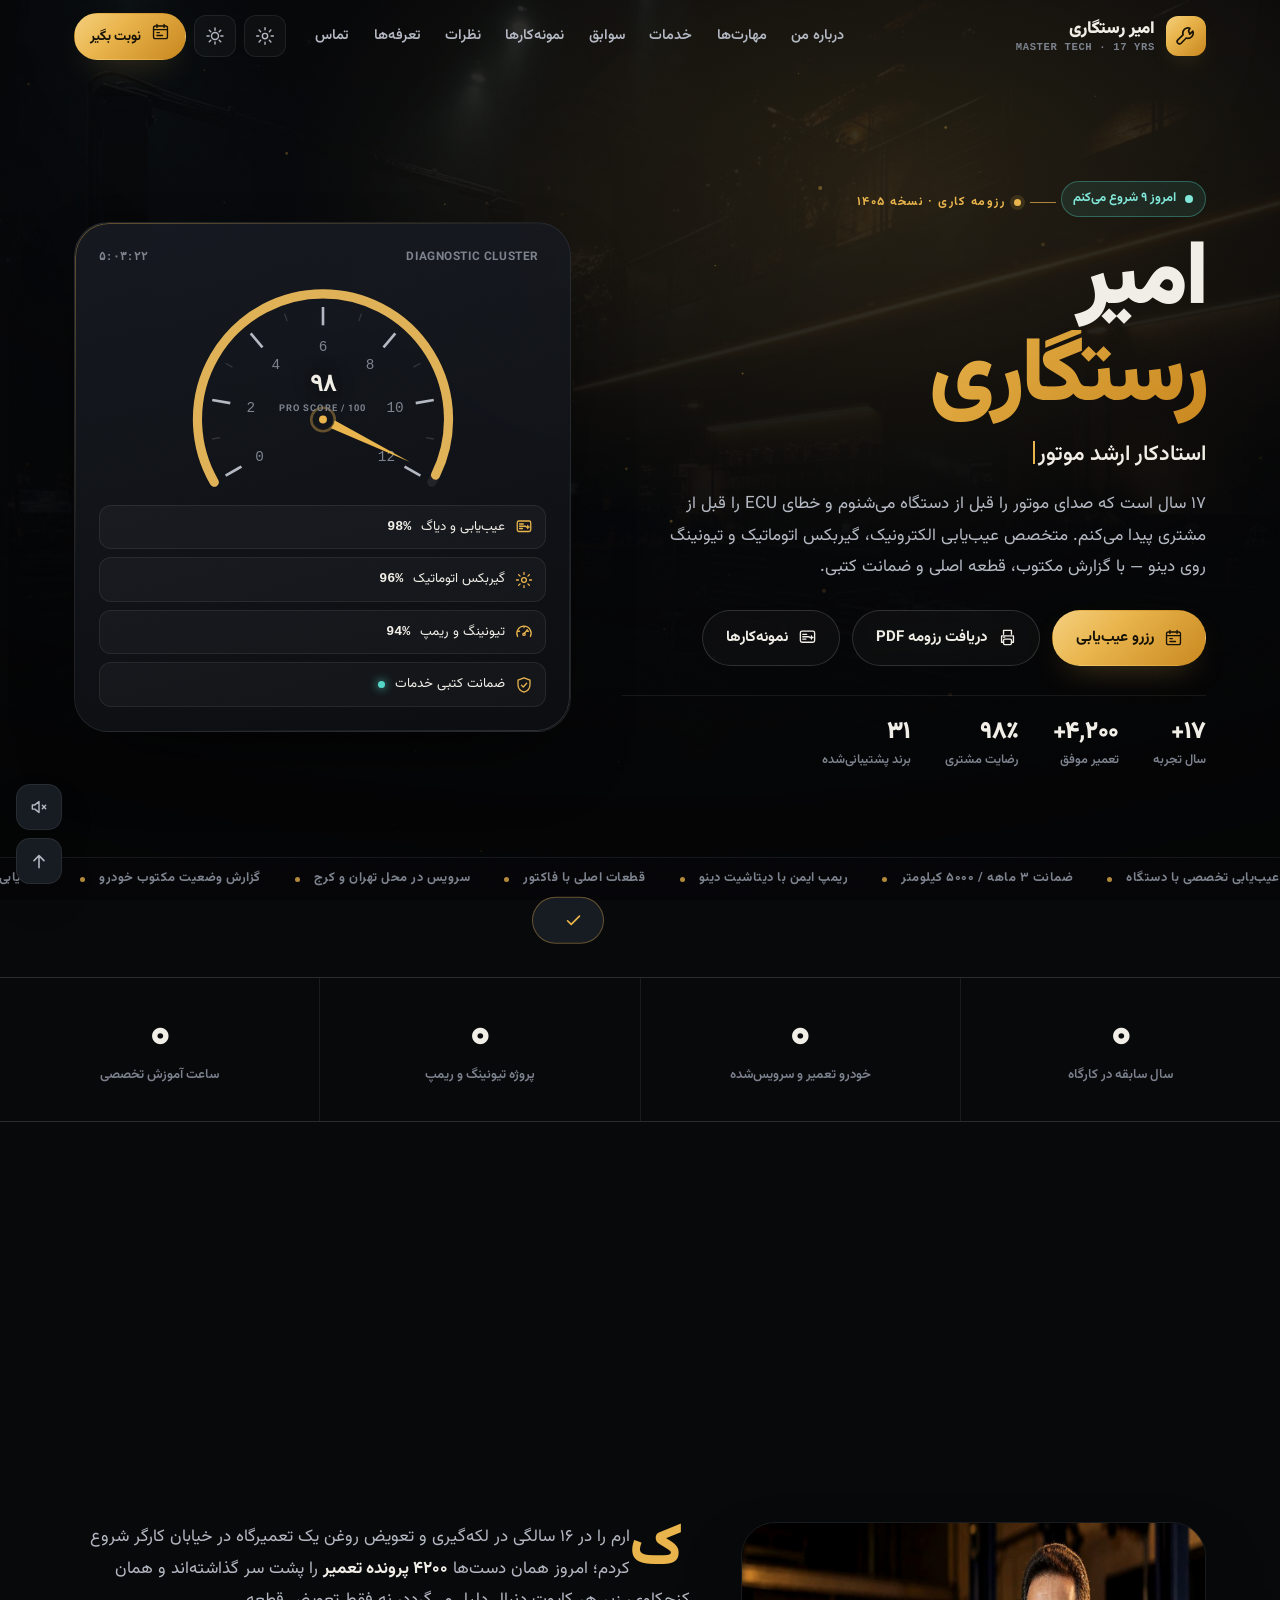
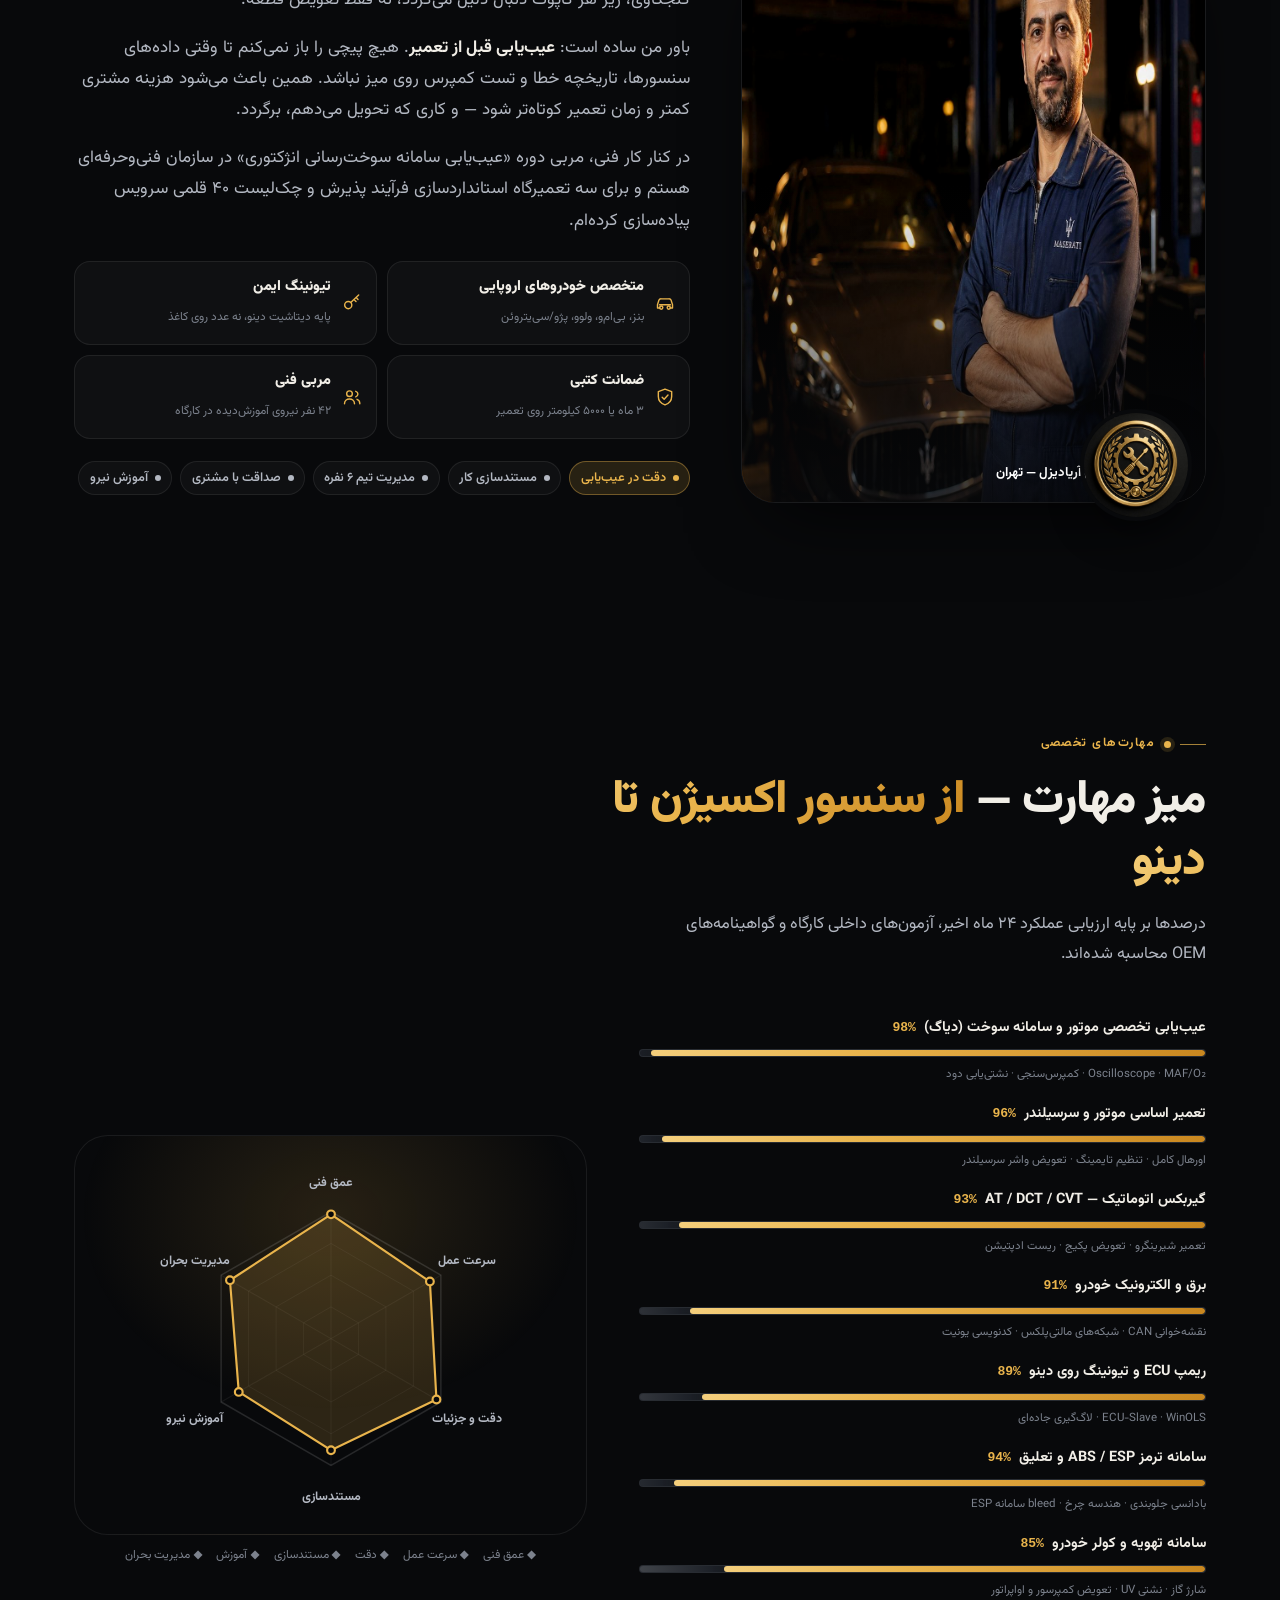
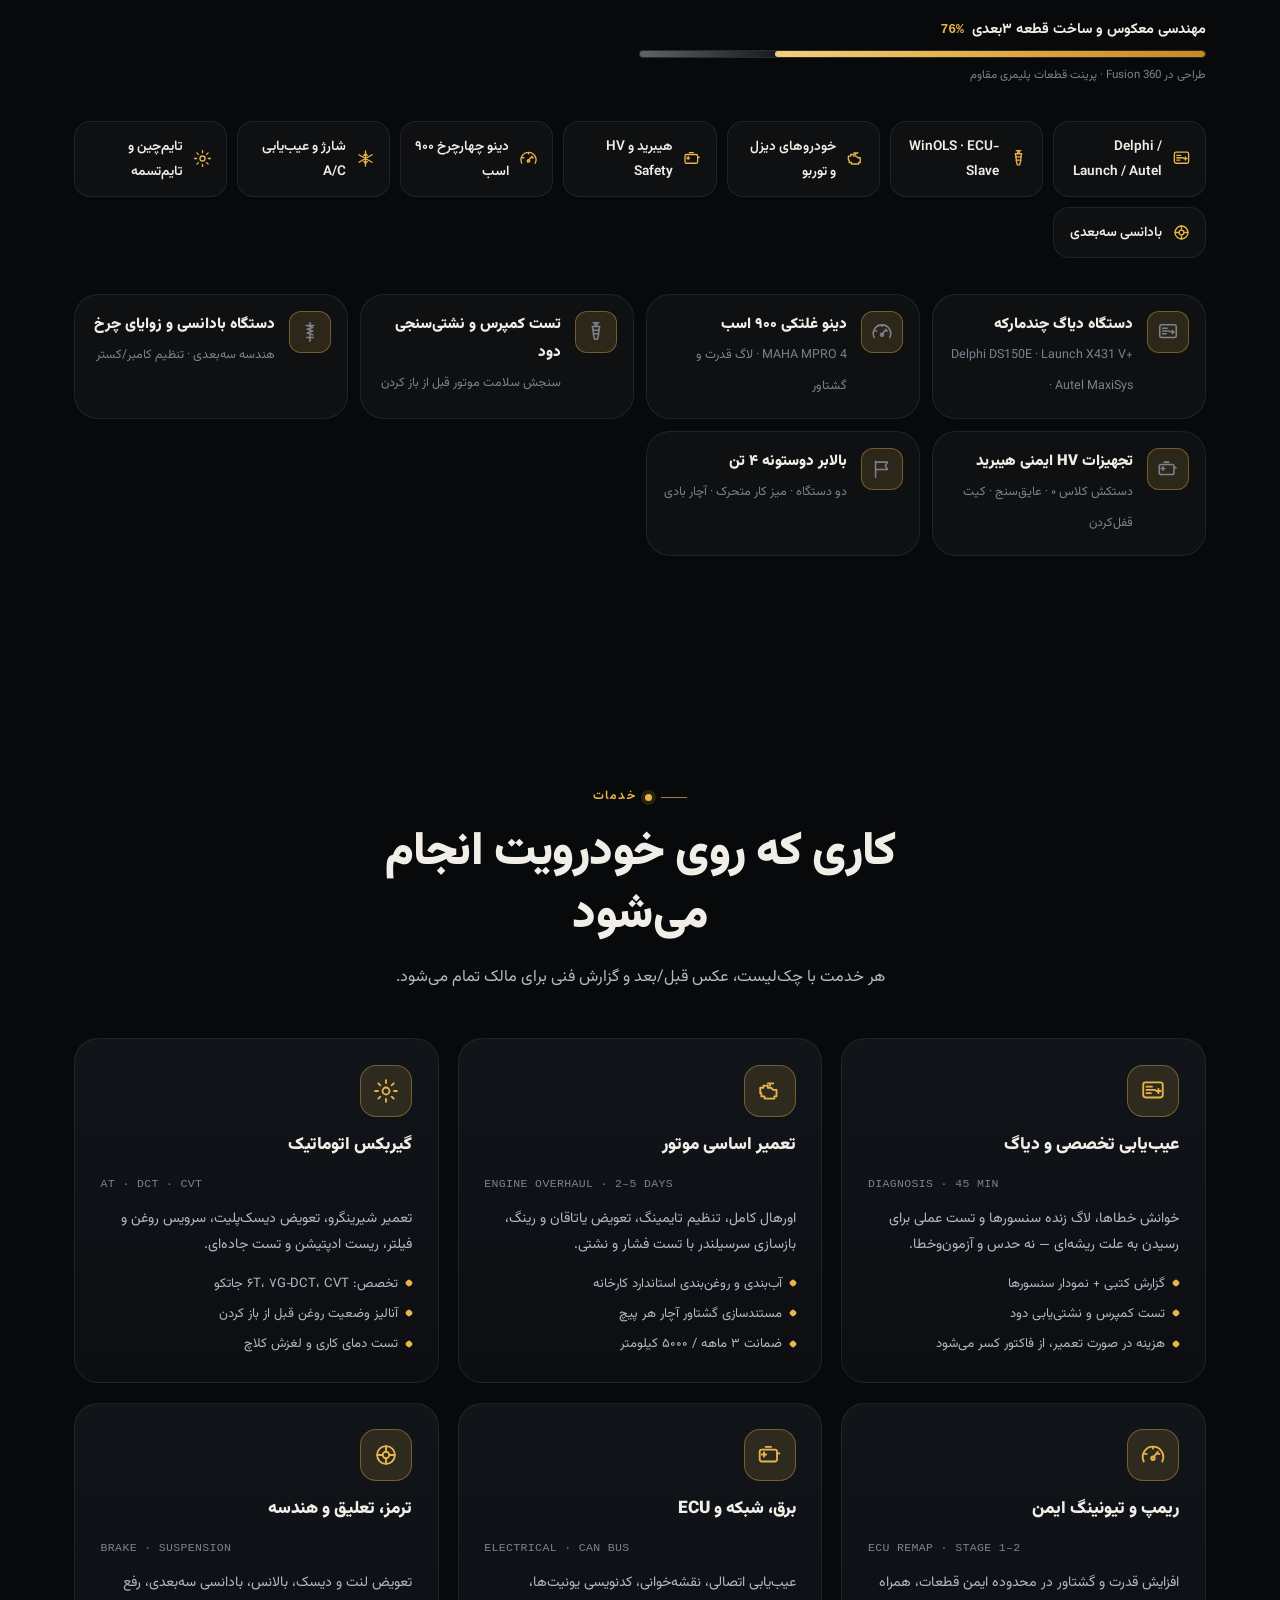
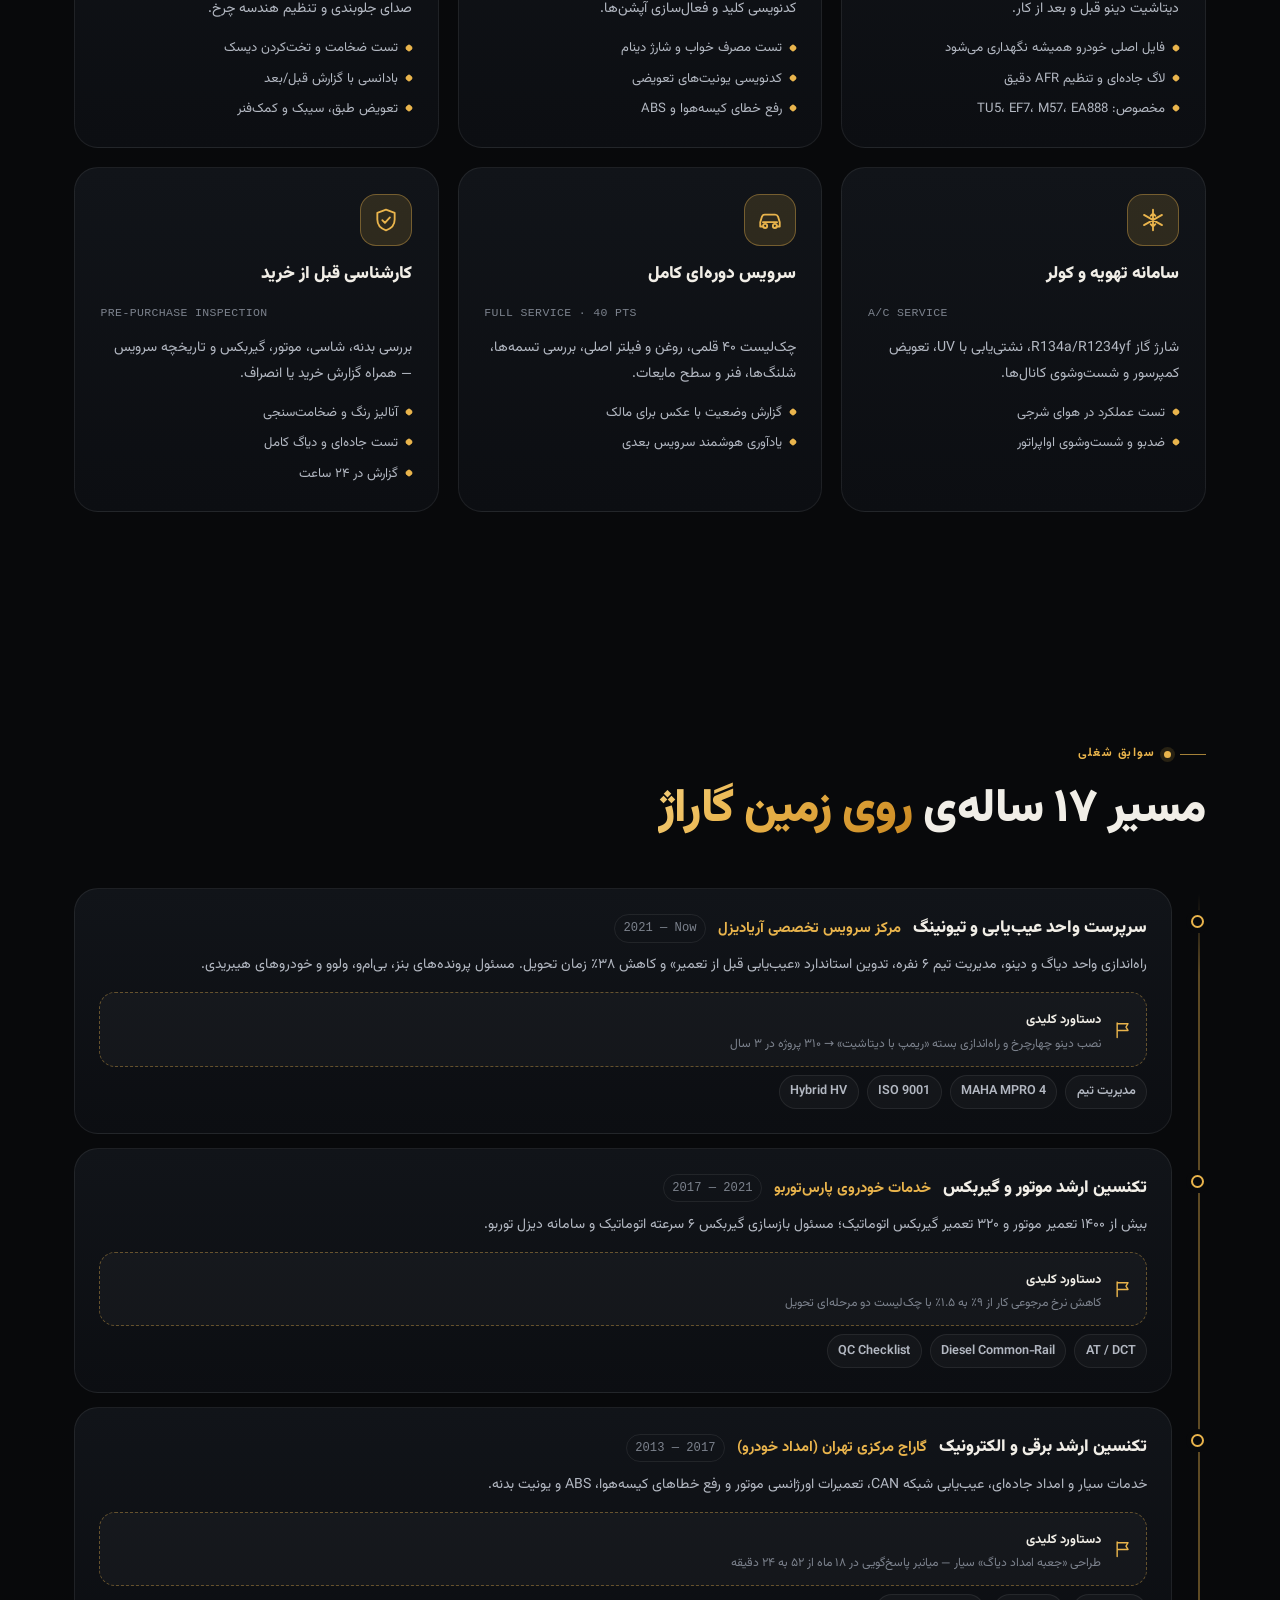
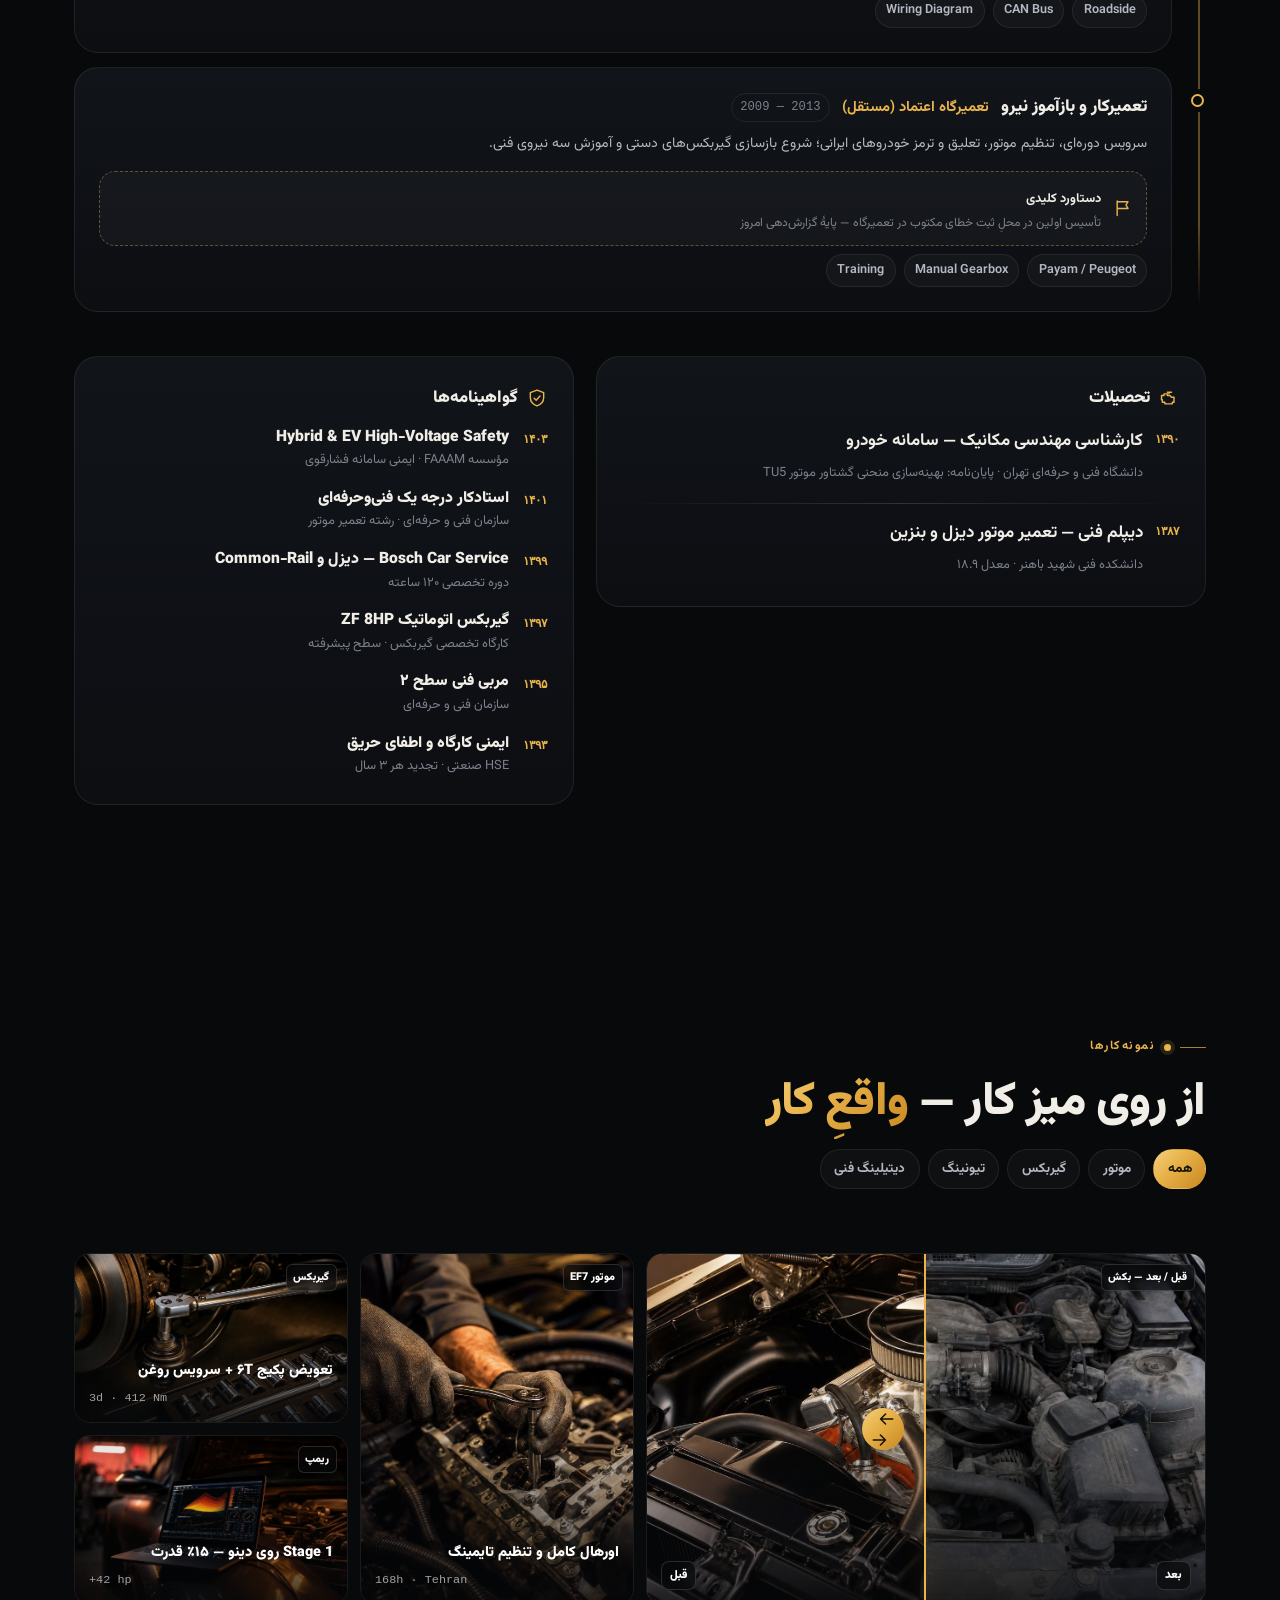
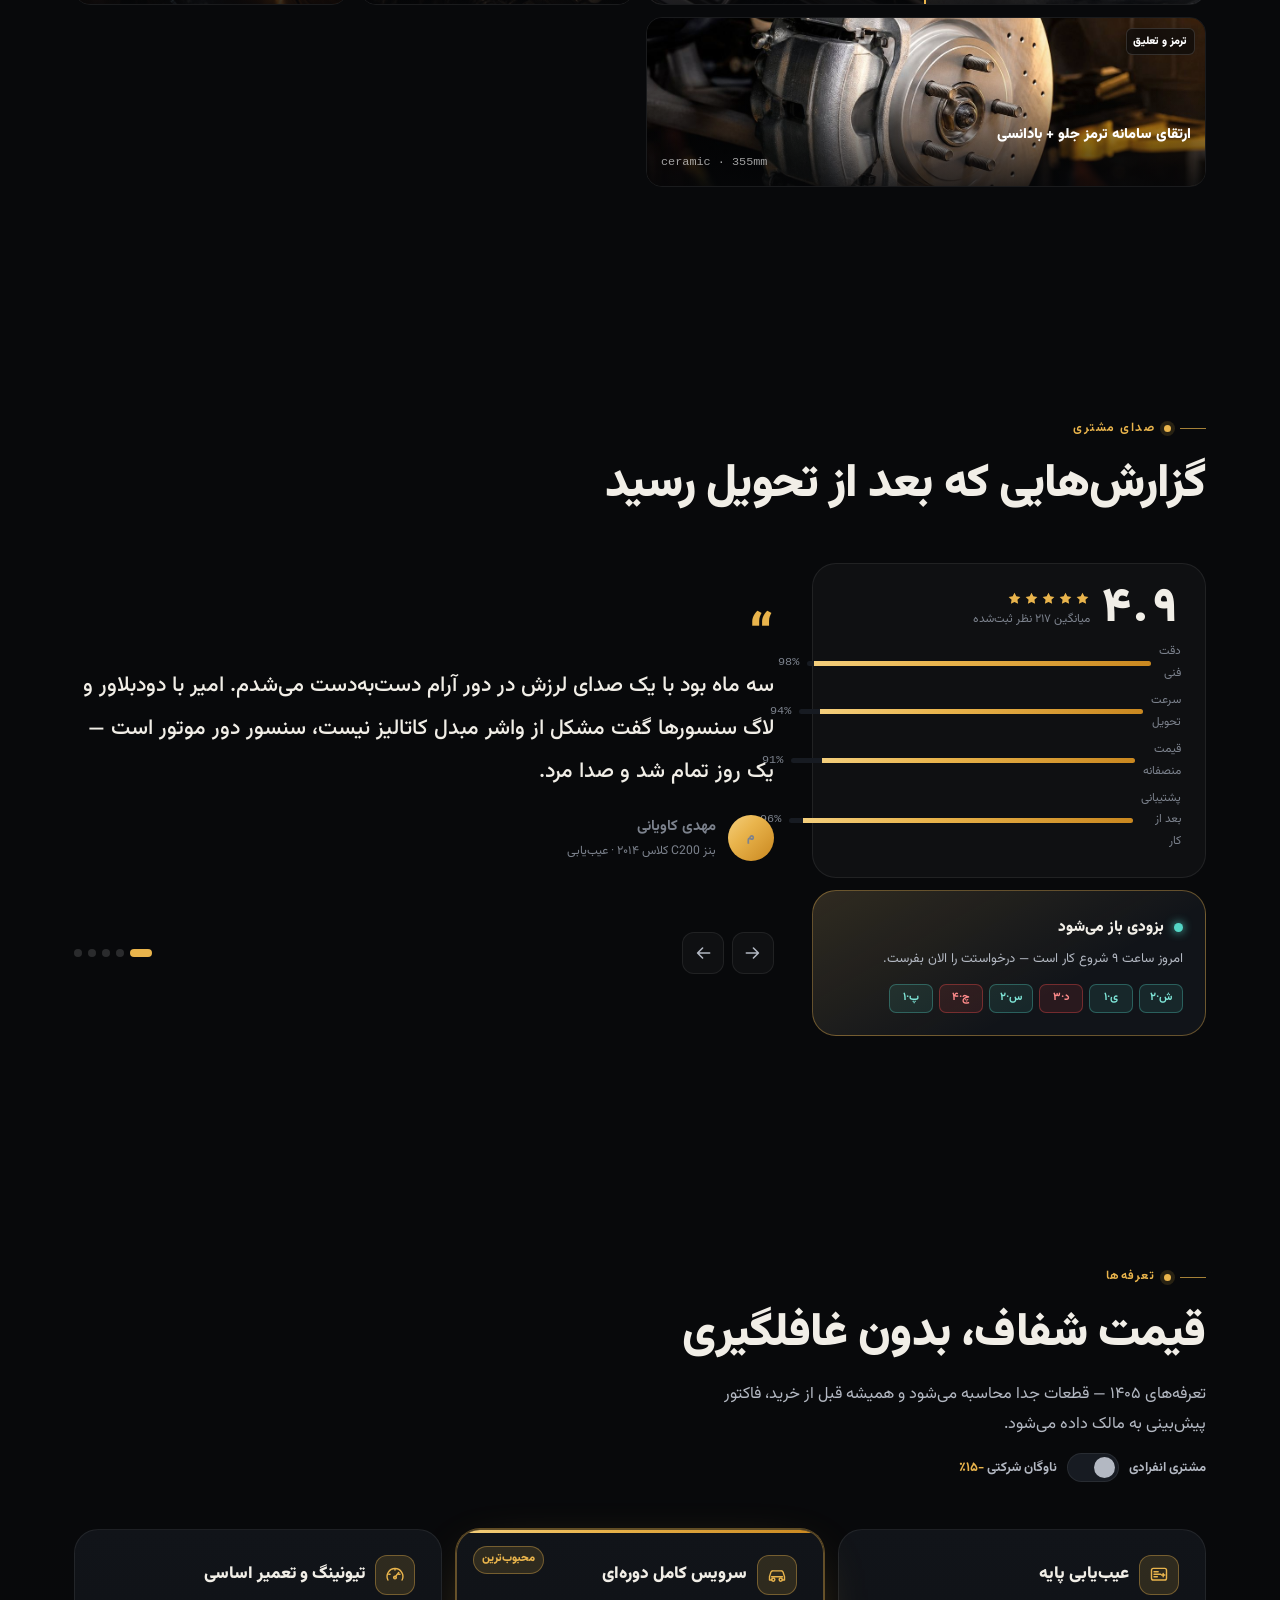
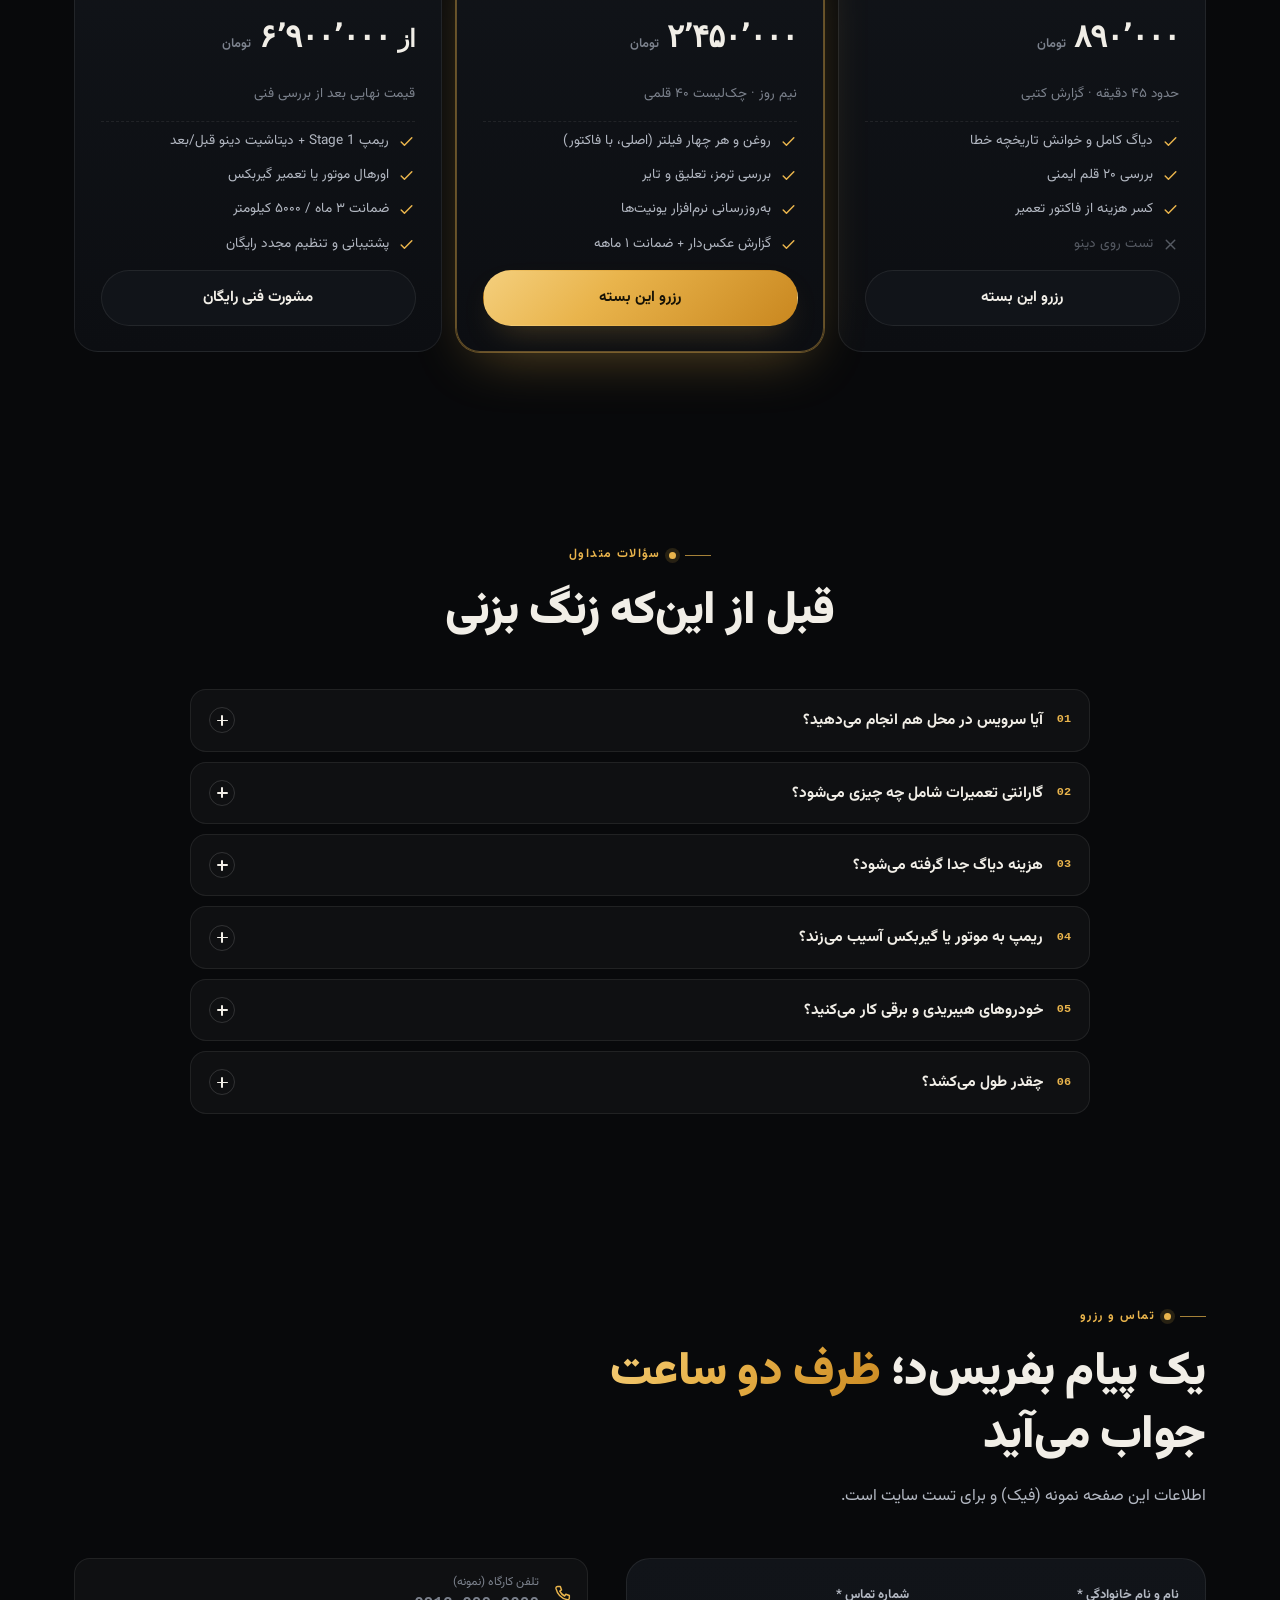
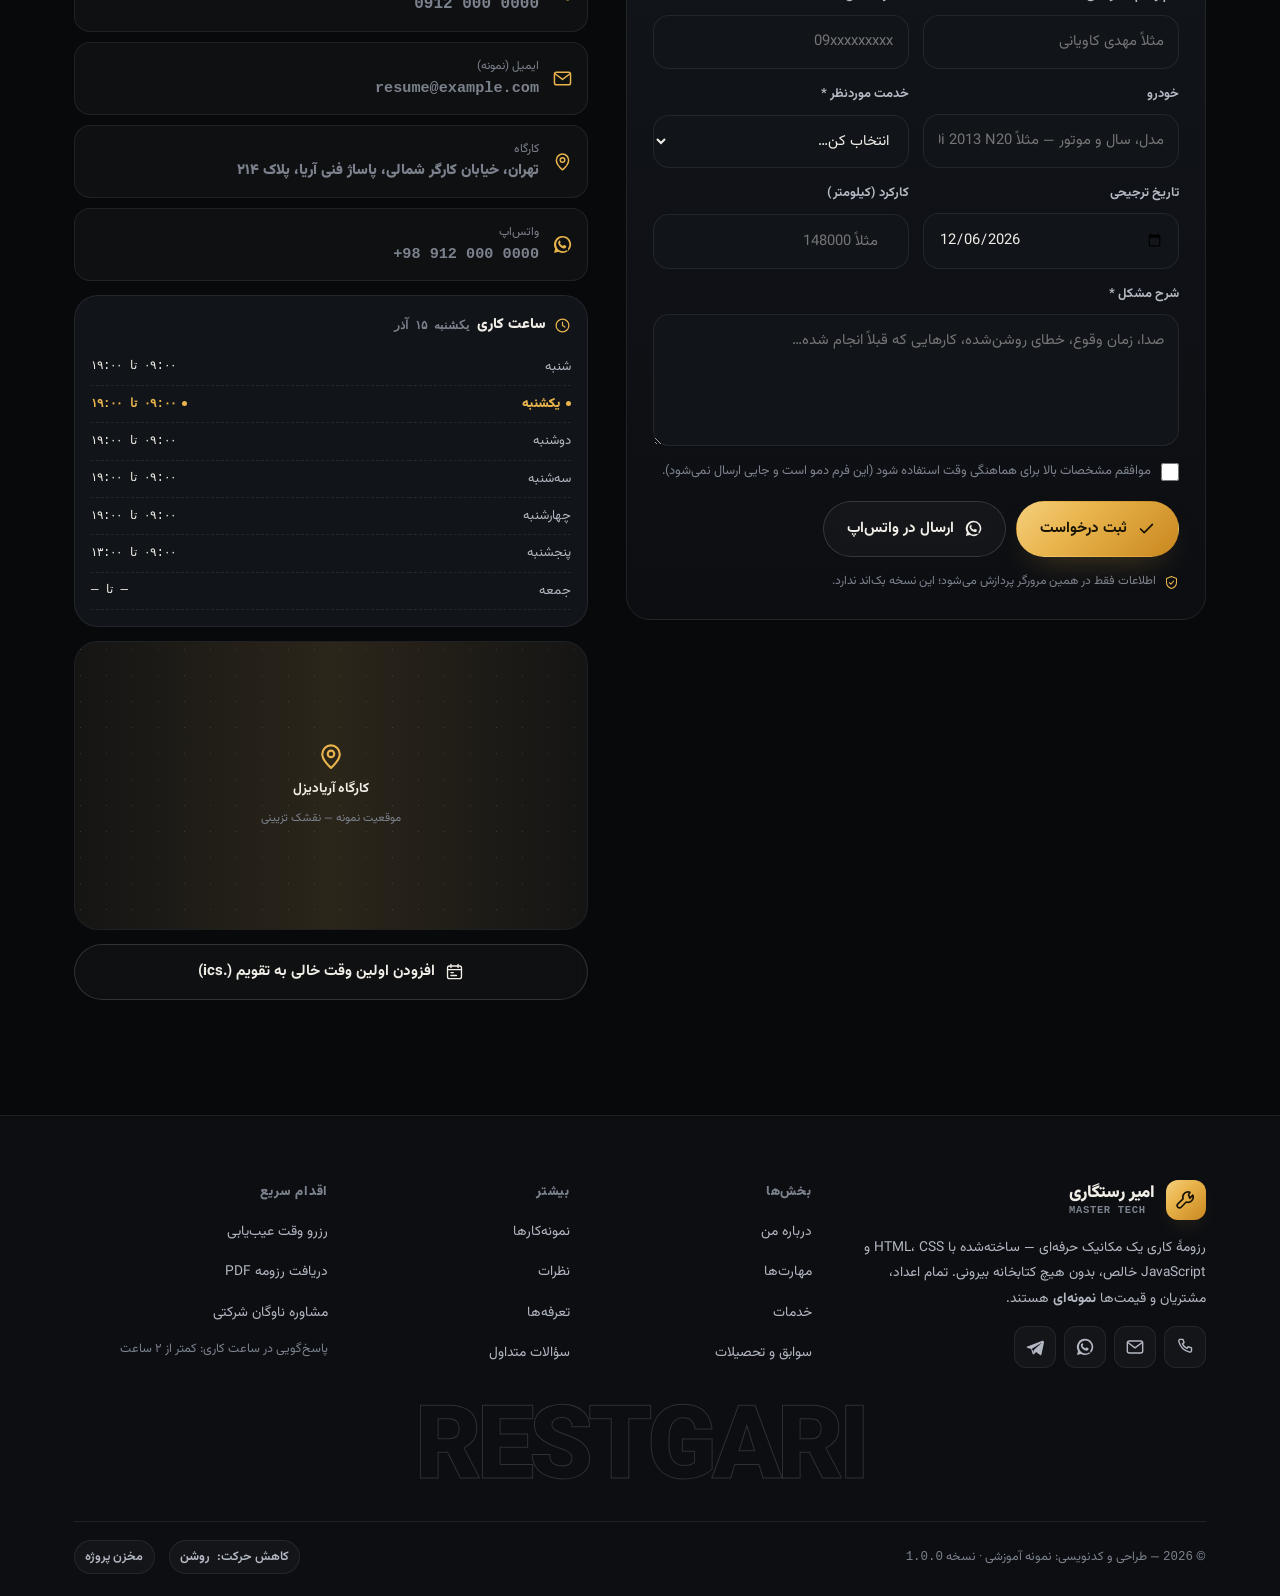
==== index.html @ 5585462f "feat: فارسی RTL mechanic resume site — dark-luxury design system, vanilla build - hero with live tac" ====
<!DOCTYPE html>
<html lang="fa" dir="rtl" data-theme="dark" data-accent="gold" data-magnet="on">
<head>
<meta charset="utf-8">
<meta name="viewport" content="width=device-width, initial-scale=1, viewport-fit=cover">
<title>امیر رستگاری | استادکار ارشد خودرو، متخصص عیب‌یابی و تیونینگ موتور</title>
<meta name="description" content="رزومه کاری امیر رستگاری — استادکار ارشد موتور و دیاگ با ۱۷ سال سابقه: عیب‌یابی الکترونیک، تعمیر گیربکس اتوماتیک، remap و تیونینگ، سرویس هیبرید. بیش از ۴۲۰۰ تعمیر موفق در تهران و کرج.">
<meta name="keywords" content="مکانیک خودرو, استادکار موتور, دیاگ, عیب یابی خودرو, تیونینگ, remap, تعمیر گیربکس اتوماتیک, رزومه مکانیک">
<meta name="author" content="امیر رستگاری">
<meta name="theme-color" content="#08090b">
<meta name="robots" content="index,follow,max-image-preview:large">
<link rel="canonical" href="https://pillow1243.github.io/CarShopping/">
<meta property="og:type" content="profile">
<meta property="og:title" content="امیر رستگاری | استادکار ارشد خودرو">
<meta property="og:description" content="۱۷ سال تجربه، ۴۲۰۰+ تعمیر موفق، تخصص در عیب‌یابی الکترونیک، گیربکس اتوماتیک و تیونینگ موتور.">
<meta property="og:image" content="./assets/img/hero-garage.jpg">
<meta property="og:locale" content="fa_IR">
<meta name="twitter:card" content="summary_large_image">
<meta name="format-detection" content="telephone=yes">
<link rel="icon" href="data:image/svg+xml,%3Csvg xmlns='http://www.w3.org/2000/svg' viewBox='0 0 64 64'%3E%3Crect width='64' height='64' rx='16' fill='%230c0e12'/%3E%3Cg fill='none' stroke='%23e9b44c' stroke-width='5' stroke-linecap='round'%3E%3Cpath d='M32 14a12 12 0 1 0 0 24 12 12 0 0 0 0-24z'/%3E%3Cpath d='M32 4v8M32 52v8M4 32h8M52 32h8'/%3E%3C/g%3E%3C/svg%3E">
<link rel="manifest" href="./site.webmanifest">
<link rel="icon" href="./favicon.svg" type="image/svg+xml">
<link rel="stylesheet" href="./css/styles.css">
<script type="application/ld+json">
{
  "@context":"https://schema.org",
  "@type":"Person",
  "name":"امیر رستگاری",
  "alternateName":"Amir Restagari",
  "jobTitle":"استادکار ارشد موتور و عیب‌یابی خودرو",
  "description":"مکانیک حرفه‌ای با ۱۷ سال سابقه در عیب‌یابی الکترونیک، تعمیر گیربکس اتوماتیک و تیونینگ موتور",
  "image":"./assets/img/portrait.jpg",
  "telephone":"+98-912-000-0000",
  "email":"resume@example.com",
  "knowsAbout":["عیب‌یابی موتور","تعمیر گیربکس اتوماتیک","Remap و تیونینگ ECU","سیستم ترمز ABS/ESP","خودروهای هیبریدی"],
  "address":{"@type":"PostalAddress","addressLocales":"tehran","addressCountry":"IR","addressRegion":"تهران","streetAddress":"خیابان کارگر شمالی، پاساژ فنی آریا، پلاک ۲۱۴"},
  "worksFor":{"@type":"AutoRepair","name":"مرکز سرویس تخصصی آریا‌دیزل"},
  "alumniOf":{"@type":"EducationalOrganization","name":"دانشگاه فنی و حرفه‌ای — مهندسی مکانیک خودرو"},
  "hasCredential":["Bosch Car Service — عیب‌یابی دیزل","Hybrid High-Voltage Safety (FAAAM)","ISO 9001 Lead Workshop Supervisor"],
  "sameAs":["https://github.com/Pillow1243/CarShopping"]
}
</script>
</head>
<body>
<a class="skip" href="#main">پرش به محتوای اصلی</a>
<div class="preload" id="preload" role="status" aria-live="polite" aria-label="در حال بارگذاری">
  <div class="preload__inner">
    <div class="preload__ring"></div>
    <div class="preload__brand">امیر رستگاری <span class="en">· RESTGARI</span></div>
    <div class="preload__pct"><b id="preloadPct">۰</b><span>٪ &nbsp;در حال استارت موتور…</span></div>
  </div>
</div>
<div class="progress no-print"><div class="progress__bar" id="progressBar"></div></div>
<div class="fx fx--vig" aria-hidden="true"></div>
<div class="fx fx--noise" aria-hidden="true"></div>
<div class="cur" id="cur" aria-hidden="true"></div>
<div class="cur-r" id="curR" aria-hidden="true"></div>

<!-- ============================ SVG SPRITE ============================ -->
<svg width="0" height="0" style="position:absolute" aria-hidden="true" focusable="false">
  <symbol id="i-wrench" viewBox="0 0 24 24" fill="none" stroke="currentColor" stroke-width="1.7" stroke-linecap="round" stroke-linejoin="round"><path d="M15.6 3.4a5.5 5.5 0 0 0-7.2 6.9L3 15.6a2.4 2.4 0 0 0 3.4 3.4l5.3-5.4a5.5 5.5 0 0 0 6.9-7.2l-3.1 3.1-1.4-3.3z"/></symbol>
  <symbol id="i-engine" viewBox="0 0 24 24" fill="none" stroke="currentColor" stroke-width="1.7" stroke-linecap="round" stroke-linejoin="round"><path d="M4 9h2V7h4v2h3l2 2h3v6h-2v2H7v-2H4v-3H3v-5h1z"/><path d="M10 5h5M12 5v2"/></symbol>
  <symbol id="i-gear" viewBox="0 0 24 24" fill="none" stroke="currentColor" stroke-width="1.7" stroke-linecap="round" stroke-linejoin="round"><circle cx="12" cy="12" r="3.2"/><path d="M12 2v2.6M12 19.4V22M2 12h2.6M19.4 12H22M4.9 4.9l1.9 1.9M17.2 17.2l1.9 1.9M19.1 4.9l-1.9 1.9M6.8 17.2l-1.9 1.9"/></symbol>
  <symbol id="i-scan" viewBox="0 0 24 24" fill="none" stroke="currentColor" stroke-width="1.7" stroke-linecap="round" stroke-linejoin="round"><rect x="3" y="4" width="18" height="14" rx="2.2"/><path d="M6 8h5M6 11h8M6 14h4M17 10v4M15 12h4"/></symbol>
  <symbol id="i-battery" viewBox="0 0 24 24" fill="none" stroke="currentColor" stroke-width="1.7" stroke-linecap="round" stroke-linejoin="round"><rect x="2.5" y="7" width="16" height="11" rx="2"/><path d="M18.5 10.5h2.2M8 4.5h5M4.5 11.5h4M6.5 9.5v4"/></symbol>
  <symbol id="i-brake" viewBox="0 0 24 24" fill="none" stroke="currentColor" stroke-width="1.7" stroke-linecap="round" stroke-linejoin="round"><circle cx="12" cy="12" r="8.2"/><circle cx="12" cy="12" r="3"/><path d="M12 3.8V8M12 16v4.2M3.8 12H8M16 12h4.2"/></symbol>
  <symbol id="i-snow" viewBox="0 0 24 24" fill="none" stroke="currentColor" stroke-width="1.7" stroke-linecap="round" stroke-linejoin="round"><path d="M12 2.5v19M3.7 7.3l16.6 9.4M20.3 7.3L3.7 16.7M12 6l-2.2 2.2M12 6l2.2 2.2M12 18l-2.2-2.2M12 18l2.2-2.2"/></symbol>
  <symbol id="i-coil" viewBox="0 0 24 24" fill="none" stroke="currentColor" stroke-width="1.7" stroke-linecap="round" stroke-linejoin="round"><path d="M9 2h6M11 2v4M13 2v4M8 6h8l-1 4H9zM8.5 10h7l-1 4H9.5zM9 14h6l-1.5 6h-3z"/></symbol>
  <symbol id="i-susp" viewBox="0 0 24 24" fill="none" stroke="currentColor" stroke-width="1.7" stroke-linecap="round" stroke-linejoin="round"><path d="M12 2v3M8 5h8M9 5l6 2-6 2 6 2-6 2 6 2M12 15v3M8.5 18h7M12 18v4"/></symbol>
  <symbol id="i-dyno" viewBox="0 0 24 24" fill="none" stroke="currentColor" stroke-width="1.7" stroke-linecap="round" stroke-linejoin="round"><path d="M3.5 18a9.5 9.5 0 1 1 17 0"/><path d="M12 14.5l4.5-5.5"/><circle cx="12" cy="15" r="1.6"/><path d="M4.5 11h1.6M18 11h-1.6M12 4.5v1.6"/></symbol>
  <symbol id="i-car" viewBox="0 0 24 24" fill="none" stroke="currentColor" stroke-width="1.7" stroke-linecap="round" stroke-linejoin="round"><path d="M3 14l1.6-5.2A3 3 0 0 1 7.5 7h9a3 3 0 0 1 2.9 1.8L21 14v4h-3M6 18H3v-4"/><circle cx="7.5" cy="17.5" r="1.9"/><circle cx="16.5" cy="17.5" r="1.9"/><path d="M5.5 14h13"/></symbol>
  <symbol id="i-shield" viewBox="0 0 24 24" fill="none" stroke="currentColor" stroke-width="1.7" stroke-linecap="round" stroke-linejoin="round"><path d="M12 2.5l8 3v6c0 5-3.6 8.5-8 10-4.4-1.5-8-5-8-10v-6z"/><path d="M8.6 12.2l2.4 2.4 4.6-5"/></symbol>
  <symbol id="i-clock" viewBox="0 0 24 24" fill="none" stroke="currentColor" stroke-width="1.7" stroke-linecap="round" stroke-linejoin="round"><circle cx="12" cy="12" r="9"/><path d="M12 7.2V12l3.4 2.2"/></symbol>
  <symbol id="i-phone" viewBox="0 0 24 24" fill="none" stroke="currentColor" stroke-width="1.7" stroke-linecap="round" stroke-linejoin="round"><path d="M6.5 2.8h3l1.4 4-2 1.4a11.5 11.5 0 0 0 5.5 5.5l1.4-2 4 1.4v3a2 2 0 0 1-2.2 2A17.5 17.5 0 0 1 4.5 5a2 2 0 0 1 2-2.2z"/></symbol>
  <symbol id="i-whats" viewBox="0 0 24 24" fill="currentColor"><path d="M12 2.2A9.7 9.7 0 0 0 3.6 16.8L2.4 21.6l4.9-1.3A9.7 9.7 0 1 0 12 2.2zm0 1.9a7.8 7.8 0 0 1 6.5 12.1l-.4.6.7 2.5-2.6-.6-.7.4A7.8 7.8 0 1 1 12 4.1zm-3.4 3.7c-.3 0-.6.1-.8.4-.3.3-.8.9-.8 1.9s.7 2.1.9 2.4c.1.2 1.5 2.5 3.8 3.4 1.9.8 2.3.6 2.7.6.5-.1 1.5-.7 1.7-1.4.2-.7.2-1.2.1-1.4 0-.1-.2-.2-.5-.4l-1.6-.8c-.2-.1-.4-.1-.6.1l-.7.9c-.1.2-.3.2-.5.1a6.4 6.4 0 0 1-1.9-1.2 7 7 0 0 1-1.3-1.7c-.1-.2 0-.3.1-.5l.5-.6c.1-.2.2-.3.1-.5l-.7-1.7c-.2-.4-.4-.4-.6-.4z"/></symbol>
  <symbol id="i-mail" viewBox="0 0 24 24" fill="none" stroke="currentColor" stroke-width="1.7" stroke-linecap="round" stroke-linejoin="round"><rect x="2.8" y="4.8" width="18.4" height="14.4" rx="2.4"/><path d="M3.4 6.6L12 13l8.6-6.4"/></symbol>
  <symbol id="i-pin" viewBox="0 0 24 24" fill="none" stroke="currentColor" stroke-width="1.7" stroke-linecap="round" stroke-linejoin="round"><path d="M12 21.5s7-6 7-11a7 7 0 1 0-14 0c0 5 7 11 7 11z"/><circle cx="12" cy="10.3" r="2.6"/></symbol>
  <symbol id="i-telegram" viewBox="0 0 24 24" fill="currentColor"><path d="M21.7 4.1L2.9 11.4c-1.2.5-1.2 1.3-.2 1.6l4.6 1.5 1.8 5.5c.2.6.4.8 1 .8.5 0 .7-.2 1-.5l2.3-2.2 4.7 3.5c.9.5 1.5.2 1.7-.8l3-14.1c.3-1.2-.5-1.8-1.1-1.6zM7.9 14.3l11-6.9c.5-.3 1-.1.6.2l-8.9 8.1-.4 3.8-.4-2.9z"/></symbol>
  <symbol id="i-star" viewBox="0 0 24 24" fill="currentColor"><path d="M12 2.6l2.9 5.9 6.5.9-4.7 4.6 1.1 6.5L12 17.4l-5.8 3.1 1.1-6.5L2.6 9.4l6.5-.9z"/></symbol>
  <symbol id="i-check" viewBox="0 0 24 24" fill="none" stroke="currentColor" stroke-width="2.1" stroke-linecap="round" stroke-linejoin="round"><path d="M4.5 12.6l4.6 4.6L19.5 6.8"/></symbol>
  <symbol id="i-x" viewBox="0 0 24 24" fill="none" stroke="currentColor" stroke-width="2" stroke-linecap="round"><path d="M6 6l12 12M18 6L6 18"/></symbol>
  <symbol id="i-arrow" viewBox="0 0 24 24" fill="none" stroke="currentColor" stroke-width="1.9" stroke-linecap="round" stroke-linejoin="round"><path d="M12 4v14M6 12.5l6 6 6-6"/></symbol>
  <symbol id="i-up" viewBox="0 0 24 24" fill="none" stroke="currentColor" stroke-width="1.9" stroke-linecap="round" stroke-linejoin="round"><path d="M12 20V6M6 11.5l6-6 6 6"/></symbol>
  <symbol id="i-left" viewBox="0 0 24 24" fill="none" stroke="currentColor" stroke-width="1.9" stroke-linecap="round" stroke-linejoin="round"><path d="M20 12H6M11.5 6l-6 6 6 6"/></symbol>
  <symbol id="i-right" viewBox="0 0 24 24" fill="none" stroke="currentColor" stroke-width="1.9" stroke-linecap="round" stroke-linejoin="round"><path d="M4 12h14M12.5 6l6 6-6 6"/></symbol>
  <symbol id="i-print" viewBox="0 0 24 24" fill="none" stroke="currentColor" stroke-width="1.7" stroke-linecap="round" stroke-linejoin="round"><path d="M7 8V3h10v5M7 18H4.5v-8h15v8H17"/><rect x="7" y="14" width="10" height="7" rx="1.6"/><path d="M7 11.5h1.5"/></symbol>
  <symbol id="i-dl" viewBox="0 0 24 24" fill="none" stroke="currentColor" stroke-width="1.7" stroke-linecap="round" stroke-linejoin="round"><path d="M12 3v11M7.5 10.5L12 15l4.5-4.5M4 17.5V20a1 1 0 0 0 1 1h14a1 1 0 0 0 1-1v-2.5"/></symbol>
  <symbol id="i-sun" viewBox="0 0 24 24" fill="none" stroke="currentColor" stroke-width="1.7" stroke-linecap="round"><circle cx="12" cy="12" r="4.2"/><path d="M12 2.4V5M12 19v2.6M2.4 12H5M19 12h2.6M5.1 5.1L7 7M17 17l1.9 1.9M18.9 5.1L17 7M7 17l-1.9 1.9"/></symbol>
  <symbol id="i-moon" viewBox="0 0 24 24" fill="none" stroke="currentColor" stroke-width="1.7" stroke-linecap="round" stroke-linejoin="round"><path d="M20 14.5A8.5 8.5 0 0 1 9.5 4 8.6 8.6 0 1 0 20 14.5z"/></symbol>
  <symbol id="i-sound" viewBox="0 0 24 24" fill="none" stroke="currentColor" stroke-width="1.7" stroke-linecap="round" stroke-linejoin="round"><path d="M4 9.5h3L12 5.5v13L7 14.5H4z"/><path d="M15.5 9.2a4.4 4.4 0 0 1 0 5.6M18 7a7.6 7.6 0 0 1 0 10"/></symbol>
  <symbol id="i-mute" viewBox="0 0 24 24" fill="none" stroke="currentColor" stroke-width="1.7" stroke-linecap="round" stroke-linejoin="round"><path d="M4 9.5h3L12 5.5v13L7 14.5H4z"/><path d="M16 10l4 4M20 10l-4 4"/></symbol>
  <symbol id="i-menu" viewBox="0 0 24 24" fill="none" stroke="currentColor" stroke-width="1.9" stroke-linecap="round"><path d="M4 7h16M4 12h16M4 17h10"/></symbol>
  <symbol id="i-quote" viewBox="0 0 24 24" fill="currentColor"><path d="M9.4 5.2C6.2 6.6 4.3 9.2 4.3 12.5c0 3.4 2 5.6 4.6 5.6 2.2 0 3.8-1.6 3.8-3.6 0-2-1.4-3.5-3.3-3.5-.4 0-.8 0-1 .2.2-1.9 1.8-3.4 3.9-4.3zm9.4 0c-3.2 1.4-5.1 4-5.1 7.3 0 3.4 2 5.6 4.6 5.6 2.2 0 3.8-1.6 3.8-3.6 0-2-1.4-3.5-3.3-3.5-.4 0-.8 0-1 .2.2-1.9 1.8-3.4 3.9-4.3z"/></symbol>
  <symbol id="i-cal" viewBox="0 0 24 24" fill="none" stroke="currentColor" stroke-width="1.7" stroke-linecap="round" stroke-linejoin="round"><rect x="3.2" y="5" width="17.6" height="16" rx="2.4"/><path d="M3.2 9.6h17.6M7.5 3v4M16.5 3v4M7.5 13.4h3M7.5 17h7"/></symbol>
  <symbol id="i-flag" viewBox="0 0 24 24" fill="none" stroke="currentColor" stroke-width="1.7" stroke-linecap="round" stroke-linejoin="round"><path d="M5 21V3.5M5 4.5h13l-2.4 4 2.4 4H5"/></symbol>
  <symbol id="i-users" viewBox="0 0 24 24" fill="none" stroke="currentColor" stroke-width="1.7" stroke-linecap="round" stroke-linejoin="round"><circle cx="9" cy="8" r="3.4"/><path d="M3 20c0-3.4 2.7-5.6 6-5.6s6 2.2 6 5.6M16.5 5.2a3.4 3.4 0 0 1 0 6.6M18 14.8c2 .7 3.4 2.5 3.4 5.2"/></symbol>
  <symbol id="i-key" viewBox="0 0 24 24" fill="none" stroke="currentColor" stroke-width="1.7" stroke-linecap="round" stroke-linejoin="round"><circle cx="7.5" cy="14.5" r="4.3"/><path d="M10.5 11.5L20 2.5M17 5.5l2.2 2.2M14.6 8l2.2 2.2"/></symbol>
</svg>

<!-- ============================ HEADER ============================ -->
<header class="hdr" id="hdr">
  <div class="wrap hdr__in">
    <a class="brand" href="#home" aria-label="بازگشت به ابتدا">
      <span class="brand__mark"><svg><use href="#i-wrench"/></svg></span>
      <span class="brand__txt">امیر رستگاری<small class="en">MASTER TECH · 17 YRS</small></span>
    </a>
    <nav class="nav" id="nav" aria-label="فهرست بخش‌ها">
      <a href="#about">درباره من</a>
      <a href="#skills">مهارت‌ها</a>
      <a href="#services">خدمات</a>
      <a href="#exp">سوابق</a>
      <a href="#work">نمونه‌کارها</a>
      <a href="#voices">نظرات</a>
      <a href="#plans">تعرفه‌ها</a>
      <a href="#contact">تماس</a>
    </nav>
    <div class="hdr__tools">
      <button class="iconbtn" id="accentBtn" title="تغییر رنگ تأکید" aria-label="تغییر رنگ تأکید">
        <svg><use href="#i-gear"/></svg>
      </button>
      <button class="iconbtn" id="themeBtn" title="حالت روشن/تاریک" aria-label="تغییر حالت روشن یا تاریک">
        <svg class="t-dark"><use href="#i-sun"/></svg><svg class="t-light" style="display:none"><use href="#i-moon"/></svg>
      </button>
      <a class="btn btn--solid btn--sm" href="#contact"><span class="btn__ic"><svg><use href="#i-cal"/></svg></span><span>نوبت بگیر</span></a>
      <button class="iconbtn burger no-print" id="burger" aria-expanded="false" aria-controls="nav" aria-label="باز کردن منو"><svg><use href="#i-menu"/></svg></button>
    </div>
  </div>
</header>

<nav class="rail" id="rail" aria-label="پیمایش سریع بخش‌ها">
  <a href="#home"><span>خانه</span></a>
  <a href="#about"><span>درباره</span></a>
  <a href="#skills"><span>مهارت‌ها</span></a>
  <a href="#services"><span>خدمات</span></a>
  <a href="#exp"><span>سوابق</span></a>
  <a href="#work"><span>نمونه‌کار</span></a>
  <a href="#voices"><span>نظرات</span></a>
  <a href="#plans"><span>تعرفه</span></a>
  <a href="#contact"><span>تماس</span></a>
</nav>

<main id="main">

<!-- ============================ HERO ============================ -->
<section class="hero" id="home">
  <div class="hero__bg"><img src="./assets/img/hero-garage.jpg" alt="گاراژ تخصصی تاریک با دستگاه بالابر و نور طلایی" loading="eager" fetchpriority="high" decoding="async"></div>
  <canvas id="sparks" aria-hidden="true"></canvas>
  <div class="wrap">
    <div class="hero__grid">
      <div>
        <span class="hero__status" id="heroStatus"><i class="blip"></i><span class="hero__status-txt">در حال بارگذاری وضعیت…</span></span>
        <p class="kicker" data-reveal="fade"><i></i>رزومه کاری · نسخه ۱۴۰۵</p>
        <h1 class="hero__name">امیر <span class="l2">رستگاری</span></h1>
        <p class="hero__role" aria-live="polite"><span id="typed"></span><span class="caret"></span></p>
        <p class="hero__lead">
            ۱۷ سال است که صدای موتور را قبل از دستگاه می‌شنوم و خطای ECU را قبل از مشتری پیدا می‌کنم.
            متخصص عیب‌یابی الکترونیک، گیربکس اتوماتیک و تیونینگ روی دینو — با گزارش مکتوب، قطعه اصلی و ضمانت کتبی.
        </p>
        <div class="hero__cta">
          <a class="btn btn--solid" href="#contact" data-magnet data-sfx><svg><use href="#i-cal"/></svg>رزرو عیب‌یابی</a>
          <button class="btn btn--ghost" id="printBtn" data-magnet data-sfx><svg><use href="#i-print"/></svg>دریافت رزومه PDF</button>
          <a class="btn btn--ghost" href="#work" data-magnet data-sfx><svg><use href="#i-scan"/></svg>نمونه‌کارها</a>
        </div>
        <div class="hero__meta">
          <div><b class="num" data-count="17" data-suffix="+"></b><span>سال تجربه</span></div>
          <div><b class="num" data-count="4200" data-suffix="+"></b><span>تعمیر موفق</span></div>
          <div><b class="num" data-count="98" data-suffix="٪"></b><span>رضایت مشتری</span></div>
          <div><b class="num" data-count="31" data-suffix=""></b><span>برند پشتیبانی‌شده</span></div>
        </div>
      </div>

      <!-- --- Cluster card --- -->
      <aside class="cluster" data-reveal="scale" aria-label="داشبورد مهارت‌ها">
        <div class="cluster__head">
          <span><i class="dot"></i>&nbsp; DIAGNOSTIC CLUSTER</span>
          <span class="en" id="clusterClock">--:--:--</span>
        </div>
        <div class="cluster__gauge">
          <svg id="tach" viewBox="-130 -112 260 168" role="img" aria-label="سنجش توان تخصص: ۹۸ از ۱۰۰">
            <g id="tachTicks"></g>
            <path id="tachArc" d="" fill="none" stroke="var(--acc)" stroke-width="7" stroke-linecap="round"
                  stroke-dasharray="1 1" opacity=".95"/>
            <path id="tachArcBg" d="" fill="none" stroke="var(--line-2)" stroke-width="7" stroke-linecap="round" opacity=".5"/>
            <g id="tachNeedle" style="transform:rotate(-90deg);transition:transform 1.9s cubic-bezier(.22,1,.36,1)">
              <path d="M0 -74 L3.4 -6 L-3.4 -6 Z" fill="var(--acc)"/>
            </g>
            <circle cx="0" cy="0" r="9" fill="var(--bg-2)" stroke="var(--acc-line)" stroke-width="2"/>
            <circle cx="0" cy="0" r="3" fill="var(--acc)"/>
          </svg>
          <div class="cluster__read">
            <b class="num" data-count="98" data-suffix="">۰</b>
            <small>PRO SCORE / 100</small>
          </div>
        </div>
        <div class="cluster__rows">
          <div class="cluster__row"><svg><use href="#i-scan"/></svg> عیب‌یابی و دیاگ <b class="en">98%</b></div>
          <div class="cluster__row"><svg><use href="#i-gear"/></svg> گیربکس اتوماتیک <b class="en">96%</b></div>
          <div class="cluster__row"><svg><use href="#i-dyno"/></svg> تیونینگ و ریمپ <b class="en">94%</b></div>
          <div class="cluster__row"><svg><use href="#i-shield"/></svg> ضمانت کتبی خدمات <i class="dot" title="فعال"></i></div>
        </div>
      </aside>
    </div>
  </div>
  <div class="hero__marq" aria-hidden="true">
    <div class="marq" id="marq">
      <span>عیب‌یابی تخصصی با دستگاه</span><span>ضمانت ۳ ماهه / ۵۰۰۰ کیلومتر</span><span>ریمپ ایمن با دیتاشیت دینو</span>
      <span>قطعات اصلی با فاکتور</span><span>سرویس در محل تهران و کرج</span><span>گزارش وضعیت مکتوب خودرو</span>
      <span>عیب‌یابی تخصصی با دستگاه</span><span>ضمانت ۳ ماهه / ۵۰۰۰ کیلومتر</span><span>ریمپ ایمن با دیتاشیت دینو</span>
      <span>قطعات اصلی با فاکتور</span><span>سرویس در محل تهران و کرج</span><span>گزارش وضعیت مکتوب خودرو</span>
    </div>
  </div>
</section>

<!-- ============================ STATS ============================ -->
<section class="section--tight" aria-label="آمار عملکرد">
  <div class="stats">
    <div><b class="num" data-count="17">۰</b><small>سال سابقه در کارگاه</small></div>
    <div><b class="num" data-count="4200" data-suffix="+">۰</b><small>خودرو تعمیر و سرویس‌شده</small></div>
    <div><b class="num" data-count="310" data-suffix="+">۰</b><small>پروژه تیونینگ و ریمپ</small></div>
    <div><b class="num" data-count="1240" data-suffix="">۰</b><small>ساعت آموزش تخصصی</small></div>
  </div>
</section>

<!-- ============================ ABOUT ============================ -->
<section class="section" id="about">
  <div class="wrap">
    <div class="sec-head">
      <p class="kicker" data-reveal="fade"><i></i>درباره من</p>
      <h2 class="sec-title" data-reveal>از یک آچار ۱۰ میلی‌متری تا <em>دیاگ‌خوانی حرفه‌ای</em></h2>
    </div>
    <div class="about">
      <figure class="about__media" data-reveal="right">
        <div class="frame">
          <img src="./assets/img/portrait.jpg" alt="پرتره امیر رستگاری، استادکار ارشد خودرو در گاراژ" loading="lazy" decoding="async">
          <figcaption class="frame__cap"><svg><use href="#i-pin"/></svg> کارگاه تخصصی آریا‌دیزل — تهران</figcaption>
        </div>
        <div class="about__seal" title="گواهی کیفیت"><img src="./assets/img/badge-iso.jpg" alt="نشان گواهی کیفیت" loading="lazy"></div>
      </figure>

      <div class="about__txt" data-reveal="left">
        <p class="dropcap">
          کارم را در ۱۶ سالگی در لکه‌گیری و تعویض روغن یک تعمیرگاه در خیابان کارگر شروع کردم؛ امروز همان دست‌ها
          <strong>۴۲۰۰ پرونده تعمیر</strong> را پشت سر گذاشته‌اند و همان کنجکاوی، زیر هر کاپوت دنبال دلیل می‌گردد، نه فقط تعویض قطعه.
        </p>
        <p>
          باور من ساده است: <strong>عیب‌یابی قبل از تعمیر</strong>. هیچ پیچی را باز نمی‌کنم تا وقتی داده‌های سنسورها، تاریخچه خطا و تست کمپرس
          روی میز نباشد. همین باعث می‌شود هزینه مشتری کمتر و زمان تعمیر کوتاه‌تر شود — و کاری که تحویل می‌دهم، برگردد.
        </p>
        <p>
          در کنار کار فنی، مربی دوره «عیب‌یابی سامانه سوخت‌رسانی انژکتوری» در سازمان فنی‌وحرفه‌ای هستم و برای سه تعمیرگاه
          استانداردسازی فرآیند پذیرش و چک‌لیست ۴۰ قلمی سرویس پیاده‌سازی کرده‌ام.
        </p>
        <div class="about__facts">
          <div class="fact"><svg><use href="#i-car"/></svg><div><b>متخصص خودروهای اروپایی</b><span>بنز، بی‌‌ام‌و، ولوو، پژو/سی‌یتروئن</span></div></div>
          <div class="fact"><svg><use href="#i-key"/></svg><div><b>تیونینگ ایمن</b><span>پایه دیتاشیت دینو، نه عدد روی کاغذ</span></div></div>
          <div class="fact"><svg><use href="#i-shield"/></svg><div><b>ضمانت کتبی</b><span>۳ ماه یا ۵۰۰۰ کیلومتر روی تعمیر</span></div></div>
          <div class="fact"><svg><use href="#i-users"/></svg><div><b>مربی فنی</b><span>۴۲ نفر نیروی آموزش‌دیده در کارگاه</span></div></div>
        </div>
        <div class="tags" style="margin-top:6px">
          <span class="pill pill--acc"><i></i>دقت در عیب‌یابی</span>
          <span class="pill"><i></i>مستندسازی کار</span>
          <span class="pill"><i></i>مدیریت تیم ۶ نفره</span>
          <span class="pill"><i></i>صداقت با مشتری</span>
          <span class="pill"><i></i>آموزش نیرو</span>
        </div>
      </div>
    </div>
  </div>
</section>

<!-- ============================ SKILLS ============================ -->
<section class="section" id="skills">
  <div class="wrap">
    <div class="sec-head">
      <p class="kicker" data-reveal="fade"><i></i>مهارت‌های تخصصی</p>
      <h2 class="sec-title" data-reveal>میز مهارت — <em>از سنسور اکسیژن تا دینو</em></h2>
      <p class="sec-sub" data-reveal>درصد‌ها بر پایه ارزیابی عملکرد ۲۴ ماه اخیر، آزمون‌های داخلی کارگاه و گواهینامه‌های OEM محاسبه شده‌اند.</p>
    </div>

    <div class="skills">
      <div class="bars" id="bars">
        <div class="bar" data-reveal><div class="bar__top">عیب‌یابی تخصصی موتور و سامانه سوخت (دیاگ)<span class="en">98%</span></div><div class="bar__track"><div class="bar__fill" data-pct="98"></div></div><div class="bar__meta">Oscilloscope · MAF/O₂ · کمپرس‌سنجی · نشتی‌یابی دود</div></div>
        <div class="bar" data-reveal><div class="bar__top">تعمیر اساسی موتور و سرسیلندر<span class="en">96%</span></div><div class="bar__track"><div class="bar__fill" data-pct="96"></div></div><div class="bar__meta">اورهال کامل · تنظیم تایمینگ · تعویض واشر سرسیلندر</div></div>
        <div class="bar" data-reveal><div class="bar__top">گیربکس اتوماتیک — AT / DCT / CVT<span class="en">93%</span></div><div class="bar__track"><div class="bar__fill" data-pct="93"></div></div><div class="bar__meta">تعمیر شیرینگرو · تعویض پکیج · ریست ادپتیشن</div></div>
        <div class="bar" data-reveal><div class="bar__top">برق و الکترونیک خودرو<span class="en">91%</span></div><div class="bar__track"><div class="bar__fill" data-pct="91"></div></div><div class="bar__meta">نقشه‌خوانی CAN · شبکه‌های مالتی‌پلکس · کدنویسی یونیت</div></div>
        <div class="bar" data-reveal><div class="bar__top">ریمپ ECU و تیونینگ روی دینو<span class="en">89%</span></div><div class="bar__track"><div class="bar__fill" data-pct="89"></div></div><div class="bar__meta">ECU-Slave · WinOLS · لاگ‌گیری جاده‌ای</div></div>
        <div class="bar" data-reveal><div class="bar__top">سامانه ترمز ABS / ESP و تعلیق<span class="en">94%</span></div><div class="bar__track"><div class="bar__fill" data-pct="94"></div></div><div class="bar__meta">بادانسی جلوبندی · هندسه چرخ · bleed سامانه ESP</div></div>
        <div class="bar" data-reveal><div class="bar__top">سامانه تهویه و کولر خودرو<span class="en">85%</span></div><div class="bar__track"><div class="bar__fill" data-pct="85"></div></div><div class="bar__meta">شارژ گاز · نشتی UV · تعویض کمپرسور و اواپراتور</div></div>
        <div class="bar" data-reveal><div class="bar__top">مهندسی معکوس و ساخت قطعه ۳بعدی<span class="en">76%</span></div><div class="bar__track"><div class="bar__fill" data-pct="76"></div></div><div class="bar__meta">طراحی در Fusion 360 · پرینت قطعات پلیمری مقاوم</div></div>
      </div>

      <div>
        <div class="radar-wrap" data-reveal="scale">
          <svg id="radar" direction="rtl" viewBox="0 0 400 330" role="img" aria-label="نمودار راداری مهارت‌های نرم و سخت"></svg>
        </div>
        <div class="radar-legend"><span>◆ عمق فنی</span><span>◆ سرعت عمل</span><span>◆ دقت</span><span>◆ مستندسازی</span><span>◆ آموزش</span><span>◆ مدیریت بحران</span></div>
      </div>
    </div>

    <div class="techs">
      <div class="tech" data-reveal><svg><use href="#i-scan"/></svg>Delphi / Launch / Autel</div>
      <div class="tech" data-reveal><svg><use href="#i-coil"/></svg>WinOLS · ECU-Slave</div>
      <div class="tech" data-reveal><svg><use href="#i-engine"/></svg>خودروهای دیزل و توربو</div>
      <div class="tech" data-reveal><svg><use href="#i-battery"/></svg>هیبرید و HV Safety</div>
      <div class="tech" data-reveal><svg><use href="#i-dyno"/></svg>دینو چهار‌چرخ ۹۰۰ اسب</div>
      <div class="tech" data-reveal><svg><use href="#i-snow"/></svg>شارژ و عیب‌یابی A/C</div>
      <div class="tech" data-reveal><svg><use href="#i-gear"/></svg>تایم‌چین و تایم‌تسمه</div>
      <div class="tech" data-reveal><svg><use href="#i-brake"/></svg>بادانسی سه‌بعدی</div>
    </div>

    <div class="tools" style="margin-top:clamp(22px,3vw,36px)">
      <div class="tool" data-reveal><span class="tool__i"><svg><use href="#i-scan"/></svg></span><div><b>دستگاه دیاگ چندمارکه</b><span>Delphi DS150E · Launch X431 V+ · Autel MaxiSys</span></div></div>
      <div class="tool" data-reveal><span class="tool__i"><svg><use href="#i-dyno"/></svg></span><div><b>دینو غلتکی ۹۰۰ اسب</b><span>MAHA MPRO 4 · لاگ قدرت و گشتاور</span></div></div>
      <div class="tool" data-reveal><span class="tool__i"><svg><use href="#i-coil"/></svg></span><div><b>تست کمپرس و نشتی‌سنجی دود</b><span>سنجش سلامت موتور قبل از باز کردن</span></div></div>
      <div class="tool" data-reveal><span class="tool__i"><svg><use href="#i-susp"/></svg></span><div><b>دستگاه بادانسی و زوایای چرخ</b><span>هندسه سه‌بعدی · تنظیم کامبر/کستر</span></div></div>
      <div class="tool" data-reveal><span class="tool__i"><svg><use href="#i-battery"/></svg></span><div><b>تجهیزات HV ایمنی هیبرید</b><span>دستکش کلاس ۰ · عایق‌سنج · کیت قفل‌کردن</span></div></div>
      <div class="tool" data-reveal><span class="tool__i"><svg><use href="#i-flag"/></svg></span><div><b>بالابر دو‌ستونه ۴ تن</b><span>دو دستگاه · میز کار متحرک · آچار بادی</span></div></div>
    </div>
  </div>
</section>

<!-- ============================ SERVICES ============================ -->
<section class="section" id="services">
  <div class="wrap">
    <div class="sec-head center">
      <p class="kicker" data-reveal="fade"><i></i>خدمات</p>
      <h2 class="sec-title" data-reveal>کاری که روی خودرویت انجام می‌شود</h2>
      <p class="sec-sub" data-reveal>هر خدمت با چک‌لیست، عکس قبل/بعد و گزارش فنی برای مالک تمام می‌شود.</p>
    </div>
    <div class="svc">
      <article class="card svc__card" data-reveal><span class="svc__ic"><svg><use href="#i-scan"/></svg></span>
        <h3>عیب‌یابی تخصصی و دیاگ</h3><span class="en">DIAGNOSIS · 45 MIN</span>
        <p>خوانش خطاها، لاگ زنده سنسورها و تست عملی برای رسیدن به علت ریشه‌ای — نه حدس و آزمون‌وخطا.</p>
        <ul><li>گزارش کتبی + نمودار سنسورها</li><li>تست کمپرس و نشتی‌یابی دود</li><li>هزینه در صورت تعمیر، از فاکتور کسر می‌شود</li></ul>
      </article>
      <article class="card svc__card" data-reveal><span class="svc__ic"><svg><use href="#i-engine"/></svg></span>
        <h3>تعمیر اساسی موتور</h3><span class="en">ENGINE OVERHAUL · 2–5 DAYS</span>
        <p>اورهال کامل، تنظیم تایمینگ، تعویض یاتاقان و رینگ، بازسازی سرسیلندر با تست فشار و نشتی.</p>
        <ul><li>آب‌بندی و روغن‌بندی استاندارد کارخانه</li><li>مستندسازی گشتاور آچار هر پیچ</li><li>ضمانت ۳ ماهه / ۵۰۰۰ کیلومتر</li></ul>
      </article>
      <article class="card svc__card" data-reveal><span class="svc__ic"><svg><use href="#i-gear"/></svg></span>
        <h3>گیربکس اتوماتیک</h3><span class="en">AT · DCT · CVT</span>
        <p>تعمیر شیرینگرو، تعویض دیسک‌پلیت، سرویس روغن و فیلتر، ریست ادپتیشن و تست جاده‌ای.</p>
        <ul><li>تخصص: ۶T، ۷G‑DCT، CVT جاتکو</li><li>آنالیز وضعیت روغن قبل از باز کردن</li><li>تست دمای کاری و لغزش کلاچ</li></ul>
      </article>
      <article class="card svc__card" data-reveal><span class="svc__ic"><svg><use href="#i-dyno"/></svg></span>
        <h3>ریمپ و تیونینگ ایمن</h3><span class="en">ECU REMAP · STAGE 1–2</span>
        <p>افزایش قدرت و گشتاور در محدوده ایمن قطعات، همراه دیتاشیت دینو قبل و بعد از کار.</p>
        <ul><li>فایل اصلی خودرو همیشه نگهداری می‌شود</li><li>لاگ جاده‌ای و تنظیم AFR دقیق</li><li>مخصوص: TU5، EF7، M57، EA888</li></ul>
      </article>
      <article class="card svc__card" data-reveal><span class="svc__ic"><svg><use href="#i-battery"/></svg></span>
        <h3>برق، شبکه و ECU</h3><span class="en">ELECTRICAL · CAN BUS</span>
        <p>عیب‌یابی اتصالی، نقشه‌خوانی، کدنویسی یونیت‌ها، کدنویسی کلید و فعال‌سازی آپشن‌ها.</p>
        <ul><li>تست مصرف خواب و شارژ دینام</li><li>کدنویسی یونیت‌های تعویضی</li><li>رفع خطای کیسه‌هوا و ABS</li></ul>
      </article>
      <article class="card svc__card" data-reveal><span class="svc__ic"><svg><use href="#i-brake"/></svg></span>
        <h3>ترمز، تعلیق و هندسه</h3><span class="en">BRAKE · SUSPENSION</span>
        <p>تعویض لنت و دیسک، بالانس، بادانسی سه‌بعدی، رفع صدای جلوبندی و تنظیم هندسه چرخ.</p>
        <ul><li>تست ضخامت و تخت‌کردن دیسک</li><li>بادانسی با گزارش قبل/بعد</li><li>تعویض طبق، سیبک و کمک‌فنر</li></ul>
      </article>
      <article class="card svc__card" data-reveal><span class="svc__ic"><svg><use href="#i-snow"/></svg></span>
        <h3>سامانه تهویه و کولر</h3><span class="en">A/C SERVICE</span>
        <p>شارژ گاز R134a/R1234yf، نشتی‌یابی با UV، تعویض کمپرسور و شست‌وشوی کانال‌ها.</p>
        <ul><li>تست عملکرد در هوای شرجی</li><li>ضدبو و شست‌وشوی اواپراتور</li></ul>
      </article>
      <article class="card svc__card" data-reveal><span class="svc__ic"><svg><use href="#i-car"/></svg></span>
        <h3>سرویس دوره‌ای کامل</h3><span class="en">FULL SERVICE · 40 PTS</span>
        <p>چک‌لیست ۴۰ قلمی، روغن و فیلتر اصلی، بررسی تسمه‌ها، شلنگ‌ها، فنر و سطح مایعات.</p>
        <ul><li>گزارش وضعیت با عکس برای مالک</li><li>یادآوری هوشمند سرویس بعدی</li></ul>
      </article>
      <article class="card svc__card" data-reveal><span class="svc__ic"><svg><use href="#i-shield"/></svg></span>
        <h3>کارشناسی قبل از خرید</h3><span class="en">PRE‑PURCHASE INSPECTION</span>
        <p>بررسی بدنه، شاسی، موتور، گیربکس و تاریخچه سرویس — همراه گزارش خرید یا انصراف.</p>
        <ul><li>آنالیز رنگ و ضخامت‌سنجی</li><li>تست جاده‌ای و دیاگ کامل</li><li>گزارش در ۲۴ ساعت</li></ul>
      </article>
    </div>
  </div>
</section>

<!-- ============================ EXPERIENCE ============================ -->
<section class="section" id="exp">
  <div class="wrap">
    <div class="sec-head">
      <p class="kicker" data-reveal="fade"><i></i>سوابق شغلی</p>
      <h2 class="sec-title" data-reveal>مسیر ۱۷ ساله‌ی <em>روی زمین گاراژ</em></h2>
    </div>
    <div class="tl">
      <article class="tl__item" data-reveal>
        <div class="tl__head"><h3 class="tl__job">سرپرست واحد عیب‌یابی و تیونینگ</h3><span class="tl__co">مرکز سرویس تخصصی آریا‌دیزل</span><span class="tl__when en">2021 — Now</span></div>
        <p>راه‌اندازی واحد دیاگ و دینو، مدیریت تیم ۶ نفره، تدوین استاندارد «عیب‌یابی قبل از تعمیر» و کاهش ۳۸٪ زمان تحویل.
          مسئول پرونده‌های بنز، بی‌‌ام‌و، ولوو و خودروهای هیبریدی.</p>
        <div class="tl__win"><svg><use href="#i-flag"/></svg><div><b>دستاورد کلیدی</b><span>نصب دینو چهارچرخ و راه‌اندازی بسته «ریمپ با دیتاشیت» → ۳۱۰ پروژه در ۳ سال</span></div></div>
        <div class="tags"><span class="pill">مدیریت تیم</span><span class="pill">MAHA MPRO 4</span><span class="pill">ISO 9001</span><span class="pill">Hybrid HV</span></div>
      </article>
      <article class="tl__item" data-reveal>
        <div class="tl__head"><h3 class="tl__job">تکنسین ارشد موتور و گیربکس</h3><span class="tl__co">خدمات خودروی پارس‌توربو</span><span class="tl__when en">2017 — 2021</span></div>
        <p>بیش از ۱۴۰۰ تعمیر موتور و ۳۲۰ تعمیر گیربکس اتوماتیک؛ مسئول بازسازی گیربکس ۶ سرعته اتوماتیک و سامانه دیزل توربو.</p>
        <div class="tl__win"><svg><use href="#i-flag"/></svg><div><b>دستاورد کلیدی</b><span>کاهش نرخ مرجوعی کار از ۹٪ به ۱.۵٪ با چک‌لیست دو مرحله‌ای تحویل</span></div></div>
        <div class="tags"><span class="pill">AT / DCT</span><span class="pill">Diesel Common‑Rail</span><span class="pill">QC Checklist</span></div>
      </article>
      <article class="tl__item" data-reveal>
        <div class="tl__head"><h3 class="tl__job">تکنسین ارشد برقی و الکترونیک</h3><span class="tl__co">گاراج مرکزی تهران (امداد خودرو)</span><span class="tl__when en">2013 — 2017</span></div>
        <p>خدمات سیار و امداد جاده‌ای، عیب‌یابی شبکه CAN، تعمیرات اورژانسی موتور و رفع خطاهای کیسه‌هوا، ABS و یونیت بدنه.</p>
        <div class="tl__win"><svg><use href="#i-flag"/></svg><div><b>دستاورد کلیدی</b><span>طراحی «جعبه امداد دیاگ» سیار — میانبر پاسخ‌گویی در ۱۸ ماه از ۵۲ به ۲۴ دقیقه</span></div></div>
        <div class="tags"><span class="pill">Roadside</span><span class="pill">CAN Bus</span><span class="pill">Wiring Diagram</span></div>
      </article>
      <article class="tl__item" data-reveal>
        <div class="tl__head"><h3 class="tl__job">تعمیرکار و بازآموز نیرو</h3><span class="tl__co">تعمیرگاه اعتماد (مستقل)</span><span class="tl__when en">2009 — 2013</span></div>
        <p>سرویس دوره‌ای، تنظیم موتور، تعلیق و ترمز خودروهای ایرانی؛ شروع بازسازی گیربکس‌های دستی و آموزش سه نیروی فنی.</p>
        <div class="tl__win"><svg><use href="#i-flag"/></svg><div><b>دستاورد کلیدی</b><span>تأسیس اولین در محلِ ثبت خطای مکتوب در تعمیرگاه — پایهٔ گزارش‌دهی امروز</span></div></div>
        <div class="tags"><span class="pill">Payam / Peugeot</span><span class="pill">Manual Gearbox</span><span class="pill">Training</span></div>
      </article>
    </div>

    <div class="grid grid--edu">
      <div class="card" data-reveal>
        <h3 class="row" style="font-size:1.05rem;font-weight:900;gap:9px"><svg style="width:20px;height:20px;color:var(--acc)"><use href="#i-engine"/></svg> تحصیلات</h3>
        <ul class="stack" style="margin-top:12px">
          <li class="row" style="gap:12px;align-items:flex-start"><span class="cert__yr en">۱۳۹۰</span><div><b style="display:block">کارشناسی مهندسی مکانیک — سامانه خودرو</b><span style="font-size:.8rem;color:var(--ink-3)">دانشگاه فنی و حرفه‌ای تهران · پایان‌نامه: بهینه‌سازی منحنی گشتاور موتور TU5</span></div></li>
          <li class="hr-fade"></li>
          <li class="row" style="gap:12px;align-items:flex-start"><span class="cert__yr en">۱۳۸۷</span><div><b style="display:block">دیپلم فنی — تعمیر موتور دیزل و بنزین</b><span style="font-size:.8rem;color:var(--ink-3)">دانشکده فنی شهید باهنر · معدل ۱۸.۹</span></div></li>
        </ul>
      </div>
      <div class="card" data-reveal>
        <h3 class="row" style="font-size:1.05rem;font-weight:900;gap:9px"><svg style="width:20px;height:20px;color:var(--acc)"><use href="#i-shield"/></svg> گواهینامه‌ها</h3>
        <div class="cert" style="grid-template-columns:1fr;margin-top:12px">
          <div class="cert__c"><span class="cert__yr en">۱۴۰۳</span><div><h4>Hybrid &amp; EV High‑Voltage Safety</h4><p>مؤسسه FAAAM · ایمنی سامانه فشارقوی</p></div></div>
          <div class="cert__c"><span class="cert__yr en">۱۴۰۱</span><div><h4>استادکار درجه یک فنی‌وحرفه‌ای</h4><p>سازمان فنی و حرفه‌ای · رشته تعمیر موتور</p></div></div>
          <div class="cert__c"><span class="cert__yr en">۱۳۹۹</span><div><h4>Bosch Car Service — دیزل و Common‑Rail</h4><p>دوره تخصصی ۱۲۰ ساعته</p></div></div>
          <div class="cert__c"><span class="cert__yr en">۱۳۹۷</span><div><h4>گیربکس اتوماتیک ZF 8HP</h4><p>کارگاه تخصصی گیربکس · سطح پیشرفته</p></div></div>
          <div class="cert__c"><span class="cert__yr en">۱۳۹۵</span><div><h4>مربی فنی سطح ۲</h4><p>سازمان فنی و حرفه‌ای</p></div></div>
          <div class="cert__c"><span class="cert__yr en">۱۳۹۳</span><div><h4>ایمنی کارگاه و اطفای حریق</h4><p>HSE صنعتی · تجدید هر ۳ سال</p></div></div>
        </div>
      </div>
    </div>
  </div>
</section>

<!-- ============================ WORK ============================ -->
<section class="section" id="work">
  <div class="wrap">
    <div class="sec-head between" style="max-width:none;align-items:end">
      <div class="sec-head" style="margin:0">
        <p class="kicker" data-reveal="fade"><i></i>نمونه‌کارها</p>
        <h2 class="sec-title" data-reveal>از روی میز کار — <em>واقعِ کار</em></h2>
      </div>
      <div class="filters no-print" role="group" aria-label="فیلتر نمونه‌کارها" id="galFilters">
        <button data-f="all" aria-pressed="true">همه</button>
        <button data-f="engine" aria-pressed="false">موتور</button>
        <button data-f="gear" aria-pressed="false">گیربکس</button>
        <button data-f="tune" aria-pressed="false">تیونینگ</button>
        <button data-f="detail" aria-pressed="false">دیتیلینگ فنی</button>
      </div>
    </div>

    <div class="gal">
      <figure class="shot shot--compare" data-cat="detail" data-reveal="scale">
        <div class="compare" id="cmp">
          <img class="compare__bot" src="./assets/img/work-before.jpg" alt="موتور قبل از سرویس" loading="lazy">
          <img class="compare__top" id="cmpTop" src="./assets/img/work-after.jpg" alt="موتور بعد از سرویس و شست‌وشو" loading="lazy">
          <div class="compare__line" id="cmpLine"><span class="compare__knob"><svg style="margin-inline-start:-6px"><use href="#i-left"/></svg><svg style="margin-inline-end:-6px"><use href="#i-right"/></svg></span></div>
          <span class="compare__tag compare__tag--a">بعد</span>
          <span class="compare__tag compare__tag--b">قبل</span>
          <input type="range" min="0" max="100" value="50" id="cmpRange" aria-label="مقایسه قبل و بعد از سرویس">
        </div>
        <span class="tag">قبل / بعد — بکش</span>
      </figure>
      <figure class="shot shot--tall" data-cat="engine" tabindex="0" role="button" aria-label="بزرگ‌نمایی تصویر" data-reveal>
        <img src="./assets/img/work-engine.jpg" alt="تعمیر موتور با ابزار دقیق" loading="lazy">
        <span class="tag">موتور EF7</span>
        <figcaption><b>اورهال کامل و تنظیم تایمینگ</b><span class="en">168h · Tehran</span></figcaption>
      </figure>
      <figure class="shot" data-cat="gear" tabindex="0" role="button" aria-label="بزرگ‌نمایی تصویر" data-reveal>
        <img src="./assets/img/work-detail.jpg" alt="بازسازی گیربکس اتوماتیک" loading="lazy">
        <span class="tag">گیربکس</span>
        <figcaption><b>تعویض پکیج ۶T + سرویس روغن</b><span class="en">3d · 412 Nm</span></figcaption>
      </figure>
      <figure class="shot" data-cat="tune" tabindex="0" role="button" aria-label="بزرگ‌نمایی تصویر" data-reveal>
        <img src="./assets/img/work-tuning.jpg" alt="ریمپ ECU روی دینو" loading="lazy">
        <span class="tag">ریمپ</span>
        <figcaption><b>Stage 1 روی دینو — ۱۵٪ قدرت</b><span class="en">+42 hp</span></figcaption>
      </figure>
      <figure class="shot shot--wide" data-cat="engine" tabindex="0" role="button" aria-label="بزرگ‌نمایی تصویر" data-reveal>
        <img src="./assets/img/work-brakes.jpg" alt="تعویض دیسک و لنت ترمز" loading="lazy">
        <span class="tag">ترمز و تعلیق</span>
        <figcaption><b>ارتقای سامانه ترمز جلو + بادانسی</b><span class="en">ceramic · 355mm</span></figcaption>
      </figure>
    </div>
  </div>
</section>

<!-- ============================ TESTIMONIALS ============================ -->
<section class="section" id="voices">
  <div class="wrap">
    <div class="sec-head">
      <p class="kicker" data-reveal="fade"><i></i>صدای مشتری</p>
      <h2 class="sec-title" data-reveal>گزارش‌هایی که بعد از تحویل رسید</h2>
    </div>
    <div class="tst">
      <div class="tst__side" data-reveal="right">
        <div class="score">
          <div class="score__big"><b class="num" data-count="49" data-div="10">۰</b><span style="display:grid;gap:3px"><span class="stars" aria-label="امتیاز ۴.۹ از ۵"><svg><use href="#i-star"/></svg><svg><use href="#i-star"/></svg><svg><use href="#i-star"/></svg><svg><use href="#i-star"/></svg><svg><use href="#i-star"/></svg></span><span style="font-size:.74rem;color:var(--ink-3)">میانگین ۲۱۷ نظر ثبت‌شده</span></span></div>
          <div class="score__bar">
            <div>دقت فنی <i style="--w:98%"></i><span class="en">98%</span></div>
            <div>سرعت تحویل <i style="--w:94%"></i><span class="en">94%</span></div>
            <div>قیمت منصفانه <i style="--w:91%"></i><span class="en">91%</span></div>
            <div>پشتیبانی بعد از کار <i style="--w:96%"></i><span class="en">96%</span></div>
          </div>
        </div>
        <div class="avail" id="avail"></div>
      </div>
      <div>
        <div class="tst__stage" id="tstStage">
          <blockquote class="tst__slide on"><p class="tst__q">سه ماه بود با یک صدای لرزش در دور آرام دست‌به‌دست می‌شدم. امیر با دودبلاور و لاگ سنسورها گفت مشکل از واشر مبدل کاتالیز نیست، سنسور دور موتور است — یک روز تمام شد و صدا مرد.</p>
            <footer class="tst__who"><span class="tst__av">م</span><span><b>مهدی کاویانی</b><span>بنز C200 کلاس ۲۰۱۴ · عیب‌یابی</span></span></footer></blockquote>
          <blockquote class="tst__slide"><p class="tst__q">گیربکس ال۹۰ را دو جا گفتم باید کامل باز شود؛ اینجا با تعویض شیرینگرو و سرویس روغن درست شد و حدود ۲۲ میلیون درآمدم. بعدش هم یک فایل اکسل از همه قطعات تعویضی داد.</p>
            <footer class="tst__who"><span class="tst__av">ز</span><span><b>زهرا موسوی</b><span>دنا پلاس توربو · گیربکس اتوماتیک</span></span></footer></blockquote>
          <blockquote class="tst__slide"><p class="tst__q">برای ریمپ EF7 انتظار عدد قهرمانانه نداشتم، ولی دیتاشیت دینو قبل و بعد و توضیح ریسک‌ها واقعاً حرفه‌ای بود. ماشین نرم‌تر شد و مصرف هم یکی دو دهم کم کرد.</p>
            <footer class="tst__who"><span class="tst__av">س</span><span><b>سامان رهبری</b><span>سمند سورن پلاس · تیونینگ</span></span></footer></blockquote>
          <blockquote class="tst__slide"><p class="tst__q">قبل از خرید یک بی‌‌ام‌و دست‌دوم، گزارش ۱۱ صفحه‌ای با عکس و تست رنگ گرفتم؛ همان گزارش باعث شد از خرید یک ماشین تصادفی منصرف شوم. پولم را نجات داد.</p>
            <footer class="tst__who"><span class="tst__av">پ</span><span><b>پیمان آذرمهر</b><span>کارشناسی قبل از خرید</span></span></footer></blockquote>
          <blockquote class="tst__slide"><p class="tst__q">برای ناوگان ۱۲ خودروی شرکت، برنامه سرویس پیش‌گیرانه چید. یک سال است هیچ خودرویی وسط کار در جاده نمانده و هزینه تعمیرات ناوگان ۳۱٪ کم شده.</p>
            <footer class="tst__who"><span class="tst__av">ن</span><span><b>نگار شریفی</b><span>مدیر ناوگان، شرکت پخش آیدا</span></span></footer></blockquote>
        </div>
        <div class="tst__ctrl no-print">
          <button class="iconbtn" id="tPrev" aria-label="نظر قبلی"><svg><use href="#i-right"/></svg></button>
          <button class="iconbtn" id="tNext" aria-label="نظر بعدی"><svg><use href="#i-left"/></svg></button>
          <div class="dots" id="tDots" role="tablist" aria-label="انتخاب نظر"></div>
        </div>
      </div>
    </div>
  </div>
</section>

<!-- ============================ PRICING ============================ -->
<section class="section" id="plans">
  <div class="wrap">
    <div class="sec-head between" style="max-width:none;align-items:end">
      <div class="sec-head" style="margin:0">
        <p class="kicker" data-reveal="fade"><i></i>تعرفه‌ها</p>
        <h2 class="sec-title" data-reveal>قیمت شفاف، بدون غافلگیری</h2>
        <p class="sec-sub">تعرفه‌های ۱۴۰۵ — قطعات جدا محاسبه می‌شود و همیشه قبل از خرید، فاکتور پیش‌بینی به مالک داده می‌شود.</p>
      </div>
      <div class="toggle-row no-print">
        <span>مشتری انفرادی</span>
        <button class="switch" id="discSwitch" role="switch" aria-checked="false" aria-label="تخفیف ناوگان ۱۵٪"></button>
        <span>ناوگان شرکتی <b style="color:var(--acc)">−۱۵٪</b></span>
      </div>
    </div>
    <div class="price">
      <article class="card plan" data-reveal>
        <div class="plan__name"><span class="svc__ic" style="width:40px;height:40px;border-radius:12px"><svg style="width:20px;height:20px"><use href="#i-scan"/></svg></span><b>عیب‌یابی پایه</b></div>
        <div class="plan__price"><b class="price-num" data-v="890000">۸۹۰٬۰۰۰</b><span>تومان</span></div>
        <p style="font-size:.84rem;color:var(--ink-3)">حدود ۴۵ دقیقه · گزارش کتبی</p>
        <ul>
          <li><svg><use href="#i-check"/></svg> دیاگ کامل و خوانش تاریخچه خطا</li>
          <li><svg><use href="#i-check"/></svg> بررسی ۲۰ قلم ایمنی</li>
          <li><svg><use href="#i-check"/></svg> کسر هزینه از فاکتور تعمیر</li>
          <li class="off"><svg><use href="#i-x"/></svg> تست روی دینو</li>
        </ul>
        <a class="btn btn--dark btn--block" href="#contact" data-sfx>رزرو این بسته</a>
      </article>
      <article class="card plan plan--best" data-reveal>
        <span class="card__badge">محبوب‌ترین</span>
        <div class="plan__name"><span class="svc__ic" style="width:40px;height:40px;border-radius:12px"><svg style="width:20px;height:20px"><use href="#i-car"/></svg></span><b>سرویس کامل دوره‌ای</b></div>
        <div class="plan__price"><b class="price-num" data-v="2450000">۲٬۴۵۰٬۰۰۰</b><span>تومان</span></div>
        <p style="font-size:.84rem;color:var(--ink-3)">نیم روز · چک‌لیست ۴۰ قلمی</p>
        <ul>
          <li><svg><use href="#i-check"/></svg> روغن و هر چهار فیلتر (اصلی، با فاکتور)</li>
          <li><svg><use href="#i-check"/></svg> بررسی ترمز، تعلیق و تایر</li>
          <li><svg><use href="#i-check"/></svg> به‌روزرسانی نرم‌افزار یونیت‌ها</li>
          <li><svg><use href="#i-check"/></svg> گزارش عکس‌دار + ضمانت ۱ ماهه</li>
        </ul>
        <a class="btn btn--solid btn--block" href="#contact" data-sfx>رزرو این بسته</a>
      </article>
      <article class="card plan" data-reveal>
        <div class="plan__name"><span class="svc__ic" style="width:40px;height:40px;border-radius:12px"><svg style="width:20px;height:20px"><use href="#i-dyno"/></svg></span><b>تیونینگ و تعمیر اساسی</b></div>
        <div class="plan__price"><b style="font-size:1.5rem">از</b><b class="price-num" data-v="6900000">۶٬۹۰۰٬۰۰۰</b><span>تومان</span></div>
        <p style="font-size:.84rem;color:var(--ink-3)">قیمت نهایی بعد از بررسی فنی</p>
        <ul>
          <li><svg><use href="#i-check"/></svg> ریمپ Stage 1 + دیتاشیت دینو قبل/بعد</li>
          <li><svg><use href="#i-check"/></svg> اورهال موتور یا تعمیر گیربکس</li>
          <li><svg><use href="#i-check"/></svg> ضمانت ۳ ماه / ۵۰۰۰ کیلومتر</li>
          <li><svg><use href="#i-check"/></svg> پشتیبانی و تنظیم مجدد رایگان</li>
        </ul>
        <a class="btn btn--dark btn--block" href="#contact" data-sfx>مشورت فنی رایگان</a>
      </article>
    </div>
  </div>
</section>

<!-- ============================ FAQ ============================ -->
<section class="section section--tight" id="faq">
  <div class="wrap">
    <div class="sec-head center"><p class="kicker" data-reveal="fade"><i></i>سؤالات متداول</p><h2 class="sec-title" data-reveal>قبل از این‌که زنگ بزنی</h2></div>
    <div class="faq" id="faq">
      <div class="q" data-reveal><button aria-expanded="false"><span class="num en">01</span> آیا سرویس در محل هم انجام می‌دهید؟<span class="pm"></span></button><div class="q__a"><div><p>بله — برای تهران و کرج، سرویس دوره‌ای، عیب‌یابی اولیه و کارشناسی خرید در محل شما انجام می‌شود. کارهای سنگین مثل اورهال و گیربکس در کارگاه انجام می‌شود، چون به بالابر، دینو و ابزار ثابت نیاز دارد.</p></div></div></div>
      <div class="q" data-reveal><button aria-expanded="false"><span class="num en">02</span> گارانتی تعمیرات شامل چه چیزی می‌شود؟<span class="pm"></span></button><div class="q__a"><div><p>هر تعمیر فنی ۳ ماه یا ۵۰۰۰ کیلومتر (هر کدام زودتر برسد) ضمانت کتبی دارد. قطعات، گارانتی شرکتی خودِ قطعه را دارند و فاکتورشان به پرونده خودرو اضافه می‌شود.</p></div></div></div>
      <div class="q" data-reveal><button aria-expanded="false"><span class="num en">03</span> هزینه دیاگ جدا گرفته می‌شود؟<span class="pm"></span></button><div class="q__a"><div><p>هزینه عیب‌یابی پایه ۸۹۰٬۰۰۰ تومان است و اگر تعمیر را همین‌جا انجام بدهی، این مبلغ از فاکتور نهایی کسر می‌شود. گزارش فنی هم همیشه مال خودت است.</p></div></div></div>
      <div class="q" data-reveal><button aria-expanded="false"><span class="num en">04</span> ریمپ به موتور یا گیربکس آسیب می‌زند؟<span class="pm"></span></button><div class="q__a"><div><p>ریمپ در محدوده‌ای نوشته می‌شود که فشار روی پیستون، دمای اگزوز و محدودیت گیربکس رعایت شود؛ قبل از کار سلامت موتور باید در تست کمپرس و لاگ تأیید شده باشد. دیتاشیت دینو و فایل اصلی خودرو هم بکاپ می‌شود تا هر وقت خواستی برگردانی.</p></div></div></div>
      <div class="q" data-reveal><button aria-expanded="false"><span class="num en">05</span> خودروهای هیبریدی و برقی کار می‌کنید؟<span class="pm"></span></button><div class="q__a"><div><p>روی هیبرید (تویوتا، هیوندای و چری) با گواهینامه ایمنی فشارقوی کار می‌کنم: سرویس اینورتر، تعویض ماژول باتری و عیب‌یابی سامانه ترمز احساخی. برای خودروهای تمام‌برقی فقط سطح ۱ (شارژ، ترمز، تعلیق، نرم‌افزار).</p></div></div></div>
      <div class="q" data-reveal><button aria-expanded="false"><span class="num en">06</span> چقدر طول می‌کشد؟<span class="pm"></span></button><div class="q__a"><div><p>عیب‌یابی همان روز، سرویس کامل نیم روز و تعمیر اساسی بین ۲ تا ۵ روز کاری. وضعیت کار را هر شب در قالب یک گزارش کوتاه پیامکی دریافت می‌کنی.</p></div></div></div>
    </div>
  </div>
</section>

<!-- ============================ CONTACT ============================ -->
<section class="section" id="contact">
  <div class="wrap">
    <div class="sec-head">
      <p class="kicker" data-reveal="fade"><i></i>تماس و رزرو</p>
      <h2 class="sec-title" data-reveal>یک پیام بفریس‌د؛ <em>ظرف دو ساعت</em> جواب می‌آید</h2>
      <p class="sec-sub">اطلاعات این صفحه نمونه (فیک) و برای تست سایت است.</p>
    </div>
    <div class="contact">
      <form class="form card" id="bookForm" novalidate data-reveal="right">
        <div class="field-row">
          <div class="field"><label for="f-name">نام و نام خانوادگی *</label><input id="f-name" name="name" type="text" autocomplete="name" required placeholder="مثلاً مهدی کاویانی"><span class="err">نام را کامل بنویس (حداقل ۳ حرف).</span></div>
          <div class="field"><label for="f-phone">شماره تماس *</label><input id="f-phone" name="phone" type="tel" inputmode="tel" required placeholder="09xxxxxxxxx" dir="ltr" style="text-align:end"><span class="err">یک شماره موبایل ۱۱ رقمی معتبر وارد کن.</span></div>
        </div>
        <div class="field-row">
          <div class="field"><label for="f-car">خودرو</label><input id="f-car" name="car" type="text" placeholder="مدل، سال و موتور — مثلاً 320i 2013 N20"></div>
          <div class="field"><label for="f-svc">خدمت موردنظر *</label>
            <select id="f-svc" name="service" required>
              <option value="">انتخاب کن…</option>
              <option>عیب‌یابی و دیاگ</option><option>سرویس دوره‌ای کامل</option><option>تعمیر موتور</option>
              <option>گیربکس اتوماتیک</option><option>ریمپ و تیونینگ</option><option>برق و الکترونیک</option>
              <option>ترمز و تعلیق</option><option>کارشناسی قبل از خرید</option><option>سایر</option>
            </select><span class="err">یک خدمت را انتخاب کن.</span></div>
        </div>
        <div class="field-row">
          <div class="field"><label for="f-date">تاریخ ترجیحی</label><input id="f-date" name="date" type="date"></div>
          <div class="field"><label for="f-km">کارکرد (کیلومتر)</label><input id="f-km" name="km" type="number" min="0" step="500" placeholder="مثلاً 148000" dir="ltr" style="text-align:end"></div>
        </div>
        <div class="field"><label for="f-msg">شرح مشکل *</label><textarea id="f-msg" name="message" required placeholder="صدا، زمان وقوع، خطای روشن‌شده، کارهایی که قبلاً انجام شده…"></textarea><span class="err">حداقل ۱۵ حرف بنویس تا بتوانم نظر بدهم.</span></div>
        <label class="chk"><input type="checkbox" id="f-consent" required><span>موافقم مشخصات بالا برای هماهنگی وقت استفاده شود (این فرم دمو است و جایی ارسال نمی‌شود).</span></label>
        <div class="row" style="gap:10px;margin-top:4px">
          <button class="btn btn--solid" type="submit" data-magnet data-sfx><svg><use href="#i-check"/></svg> ثبت درخواست</button>
          <button class="btn btn--ghost" type="button" id="waBtn" data-sfx><svg><use href="#i-whats"/></svg> ارسال در واتس‌اپ</button>
        </div>
        <p class="form__note"><svg><use href="#i-shield"/></svg> اطلاعات فقط در همین مرورگر پردازش می‌شود؛ این نسخه بک‌اند ندارد.</p>
      </form>

      <div class="stack" data-reveal="left">
        <div class="info">
          <a class="info__i" href="tel:+989120000000"><svg><use href="#i-phone"/></svg><span style="display:grid"><span>تلفن کارگاه (نمونه)</span><b class="en" style="font-size:1rem">0912 000 0000</b></span></a>
          <a class="info__i" href="mailto:resume@example.com"><svg><use href="#i-mail"/></svg><span style="display:grid"><span>ایمیل (نمونه)</span><b class="en" style="font-size:.95rem">resume@example.com</b></span></a>
          <span class="info__i"><svg><use href="#i-pin"/></svg><span style="display:grid"><span>کارگاه</span><b>تهران، خیابان کارگر شمالی، پاساژ فنی آریا، پلاک ۲۱۴</b></span></span>
          <a class="info__i" href="https://wa.me/989120000000" target="_blank" rel="noopener"><svg><use href="#i-whats"/></svg><span style="display:grid"><span>واتس‌اپ</span><b class="en" style="font-size:.95rem">+98 912 000 0000</b></span></a>
        </div>
        <div class="hours">
          <h4><svg><use href="#i-clock"/></svg> ساعت کاری <span class="en" id="faToday" style="margin-inline-start:auto;color:var(--ink-3);font-weight:600;font-size:.72rem"></span></h4>
          <table id="hoursTable"></table>
        </div>
        <div class="map">
          <div class="map__pin"><svg><use href="#i-pin"/></svg><b>کارگاه آریا‌دیزل</b><span>موقعیت نمونه — نقشک تزیینی</span></div>
        </div>
        <button class="btn btn--ghost btn--block no-print" id="icsBtn" data-sfx><svg><use href="#i-cal"/></svg> افزودن اولین وقت خالی به تقویم (.ics)</button>
      </div>
    </div>
  </div>
</section>
</main>

<!-- ============================ FOOTER ============================ -->
<footer class="ftr">
  <div class="wrap">
    <div class="ftr__grid">
      <div class="ftr__brand">
        <a class="brand" href="#home"><span class="brand__mark"><svg><use href="#i-wrench"/></svg></span><span class="brand__txt">امیر رستگاری<small class="en">MASTER TECH</small></span></a>
        <p>رزومهٔ کاری یک مکانیک حرفه‌ای — ساخته‌شده با HTML، CSS و JavaScript خالص، بدون هیچ کتابخانه بیرونی.
          تمام اعداد، مشتریان و قیمت‌ها <b>نمونه‌ای</b> هستند.</p>
        <div class="social no-print">
          <a class="iconbtn" href="tel:+989120000000" aria-label="تماس تلفنی"><svg><use href="#i-phone"/></svg></a>
          <a class="iconbtn" href="mailto:resume@example.com" aria-label="ایمیل"><svg><use href="#i-mail"/></svg></a>
          <a class="iconbtn" href="https://wa.me/989120000000" target="_blank" rel="noopener" aria-label="واتس‌اپ"><svg><use href="#i-whats"/></svg></a>
          <a class="iconbtn" href="#home" aria-label="تلگرام (نمونه)"><svg><use href="#i-telegram"/></svg></a>
        </div>
      </div>
      <div><h5>بخش‌ها</h5><ul><li><a href="#about">درباره من</a></li><li><a href="#skills">مهارت‌ها</a></li><li><a href="#services">خدمات</a></li><li><a href="#exp">سوابق و تحصیلات</a></li></ul></div>
      <div><h5>بیشتر</h5><ul><li><a href="#work">نمونه‌کارها</a></li><li><a href="#voices">نظرات</a></li><li><a href="#plans">تعرفه‌ها</a></li><li><a href="#faq">سؤالات متداول</a></li></ul></div>
      <div><h5>اقدام سریع</h5><ul class="no-print"><li><a href="#contact">رزرو وقت عیب‌یابی</a></li><li><a href="#" id="printBtn2">دریافت رزومه PDF</a></li><li><a href="#contact">مشاوره ناوگان شرکتی</a></li></ul>
        <p style="font-size:.78rem;color:var(--ink-3);margin-top:10px">پاسخ‌گویی در ساعت کاری: کمتر از ۲ ساعت</p>
      </div>
    </div>
    <div class="ftr__big" aria-hidden="true">RESTGARI</div>
    <div class="ftr__base">
      <span>© <span class="en" id="yr">2026</span> — طراحی و کدنویسی: نمونه آموزشی · نسخه <span class="en">1.0.0</span></span>
      <span class="row" style="gap:14px">
        <button class="pill no-print" id="motionBtn" style="cursor:pointer">کاهش حرکت: <b id="motionState">خاموش</b></button>
        <a class="pill" href="https://github.com/Pillow1243/CarShopping" target="_blank" rel="noopener">مخزن پروژه</a>
      </span>
    </div>
  </div>
</footer>

<div class="dock no-print">
  <button class="iconbtn" id="sfxBtn" aria-pressed="false" title="صدای کلیک" aria-label="روشن/خاموش کردن صدا"><svg><use href="#i-mute"/></svg></button>
  <button class="iconbtn totop" id="toTop" aria-label="بازگشت به بالا"><svg><use href="#i-up"/></svg></button>
</div>

<div class="lb" id="lb" role="dialog" aria-modal="true" aria-label="نمایش بزرگ تصویر">
  <button class="iconbtn lb__x no-print" id="lbX" aria-label="بستن"><svg><use href="#i-x"/></svg></button>
  <button class="iconbtn lb__nav lb__nav--p no-print" id="lbP" aria-label="قبلی"><svg><use href="#i-right"/></svg></button>
  <button class="iconbtn lb__nav lb__nav--n no-print" id="lbN" aria-label="بعدی"><svg><use href="#i-left"/></svg></button>
  <div><img id="lbImg" alt=""><div class="lb__cap" id="lbCap"></div></div>
</div>

<div class="toast" id="toast" role="status" aria-live="polite"><svg><use href="#i-check"/></svg><span id="toastMsg"></span></div>

<script src="./js/main.js" defer></script>
</body>
</html>
---- css/styles.css ----
/* ==========================================================================
   امیر رستگاری — استادکار ارشد خودرو | Design System v1.0
   RTL · Dark Luxury · Vanilla (بدون وابستگی)
   ========================================================================== */

/* ---------- Font faces ---------- */
@font-face{font-family:"Vazirmatn";src:url("../assets/fonts/Vazirmatn-Regular.woff2") format("woff2");font-weight:400;font-style:normal;font-display:swap}
@font-face{font-family:"Vazirmatn";src:url("../assets/fonts/Vazirmatn-Medium.woff2") format("woff2");font-weight:500;font-style:normal;font-display:swap}
@font-face{font-family:"Vazirmatn";src:url("../assets/fonts/Vazirmatn-SemiBold.woff2") format("woff2");font-weight:600;font-style:normal;font-display:swap}
@font-face{font-family:"Vazirmatn";src:url("../assets/fonts/Vazirmatn-Bold.woff2") format("woff2");font-weight:700;font-style:normal;font-display:swap}
@font-face{font-family:"Vazirmatn";src:url("../assets/fonts/Vazirmatn-Black.woff2") format("woff2");font-weight:900;font-style:normal;font-display:swap}

/* ---------- Tokens ---------- */
:root{
  --bg-0:#08090b; --bg-1:#0c0e12; --bg-2:#111419; --bg-3:#171b22;
  --line:rgba(255,255,255,.075); --line-2:rgba(255,255,255,.14);
  --ink:#f1eee7; --ink-2:#b3b8c2; --ink-3:#7c828d;
  --gold-1:#e9b44c; --gold-2:#c9871f; --gold-3:#8a5c14;
  --ember:#ff6a3d; --cyan:#54d6c6; --danger:#ff4d4d;
  --acc:var(--gold-1); --acc-2:var(--gold-2);
  --acc-soft:rgba(233,180,76,.14); --acc-line:rgba(233,180,76,.38);
  --grad-acc:linear-gradient(135deg,#f4cf7d 0%,#e9b44c 38%,#c9871f 100%);
  --glass:rgba(255,255,255,.032);
  --shadow-1:0 2px 8px rgba(0,0,0,.4);
  --shadow-2:0 18px 46px -18px rgba(0,0,0,.85);
  --shadow-3:0 34px 80px -30px rgba(0,0,0,.9);
  --glow:0 0 0 1px var(--acc-line),0 18px 60px -22px rgba(233,180,76,.45);
  --r-s:10px; --r-m:16px; --r-l:24px; --r-xl:34px;
  --wrap:1220px; --pad:clamp(18px,4vw,44px);
  --nav-h:74px;
  --ff:"Vazirmatn","Vazir","IRANSans","Segoe UI",Tahoma,system-ui,-apple-system,sans-serif;
  --ff-mono:ui-monospace,"SF Mono","JetBrains Mono","Cascadia Mono",Menlo,Consolas,monospace;
  --ease:cubic-bezier(.22,1,.36,1);
  --ease-io:cubic-bezier(.65,.05,.36,1);
}
[data-accent="ember"]{
  --acc:#ff7a4d; --acc-2:#d9481f;
  --acc-soft:rgba(255,122,77,.14); --acc-line:rgba(255,122,77,.4);
  --grad-acc:linear-gradient(135deg,#ffb27a 0%,#ff7a4d 45%,#d9481f 100%);
  --glow:0 0 0 1px var(--acc-line),0 18px 60px -22px rgba(255,122,77,.45);
}
[data-accent="ice"]{
  --acc:#6fe3d3; --acc-2:#2f9c8e;
  --acc-soft:rgba(111,227,211,.12); --acc-line:rgba(111,227,211,.36);
  --grad-acc:linear-gradient(135deg,#b6f7ee 0%,#6fe3d3 45%,#2f9c8e 100%);
  --glow:0 0 0 1px var(--acc-line),0 18px 60px -22px rgba(111,227,211,.4);
}
html[data-theme="light"]{
  --bg-0:#f3f1ec; --bg-1:#eceae3; --bg-2:#ffffff; --bg-3:#f7f5ef;
  --line:rgba(20,20,25,.1); --line-2:rgba(20,20,25,.2);
  --ink:#14161b; --ink-2:#4a5059; --ink-3:#7d838d;
  --glass:rgba(255,255,255,.7);
  --shadow-2:0 18px 46px -22px rgba(20,20,30,.28);
  --shadow-3:0 30px 70px -34px rgba(20,20,30,.3);
}

/* ---------- Reset / base ---------- */
*,*::before,*::after{box-sizing:border-box}
*{margin:0;padding:0}
html{-webkit-text-size-adjust:100%;scroll-behavior:smooth;scroll-padding-top:calc(var(--nav-h) + 18px);overflow-x:clip;overscroll-behavior-x:none}
body{
  font-family:var(--ff);background:var(--bg-0);color:var(--ink);
  line-height:1.85;font-weight:400;font-size:clamp(15px,.55vw + 13.4px,17px);
  overflow-x:clip;-webkit-font-smoothing:antialiased;text-rendering:optimizeLegibility;
}
body.is-locked{overflow:hidden}
img{max-width:100%;display:block;height:auto}
a{color:inherit;text-decoration:none}
button,input,textarea,select{font:inherit;color:inherit;background:none;border:0}
button{cursor:pointer}
ul{list-style:none}
::selection{background:var(--acc);color:#0b0b0b}
:focus-visible{outline:2px solid var(--acc);outline-offset:3px;border-radius:4px}
.sr-only{position:absolute;width:1px;height:1px;padding:0;margin:-1px;overflow:hidden;clip:rect(0 0 0 0);white-space:nowrap;border:0}
.skip{position:fixed;top:8px;right:8px;--shift:120%;transform:translateX(var(--shift));z-index:2000;background:var(--acc);color:#000;padding:10px 16px;border-radius:8px;font-weight:700}
.skip:focus,.skip:focus-visible{transform:none}
html[dir="ltr"] .skip{--shift:-120%}
.en{direction:ltr;unicode-bidi:isolate;font-family:var(--ff-mono)}

/* ---------- Layout helpers ---------- */
.wrap{width:100%;max-width:var(--wrap);margin-inline:auto;padding-inline:var(--pad)}
.section{position:relative;padding-block:clamp(64px,9vw,128px)}
.section--tight{padding-block:clamp(46px,6vw,80px)}
.grid{display:grid;gap:clamp(14px,1.6vw,22px)}
.stack{display:grid;gap:14px}
.row{display:flex;gap:12px;align-items:center;flex-wrap:wrap}
.between{display:flex;gap:16px;align-items:center;justify-content:space-between;flex-wrap:wrap}
.hr-fade{height:1px;background:linear-gradient(90deg,transparent,var(--line-2),transparent);border:0}

/* ---------- Section heading ---------- */
.sec-head{display:grid;gap:14px;margin-bottom:clamp(26px,3.6vw,54px);max-width:64ch}
.sec-head.center{margin-inline:auto;text-align:center;justify-items:center}
.kicker{display:inline-flex;align-items:center;gap:9px;font-size:.76rem;font-weight:700;letter-spacing:.12em;
  color:var(--acc);text-transform:uppercase}
.kicker::before{content:"";width:26px;height:1px;background:currentColor;opacity:.7}
.kicker i{width:7px;height:7px;border-radius:50%;background:currentColor;box-shadow:0 0 0 4px var(--acc-soft)}
.sec-title{font-size:clamp(1.55rem,1rem + 2.5vw,2.9rem);font-weight:900;line-height:1.35;letter-spacing:-.01em}
.sec-title em{font-style:normal;background:var(--grad-acc);-webkit-background-clip:text;background-clip:text;color:transparent}
.sec-sub{color:var(--ink-2);font-size:1.02rem;max-width:60ch}

/* ---------- Buttons ---------- */
.btn{position:relative;display:inline-flex;align-items:center;justify-content:center;gap:10px;
  padding:.86em 1.5em;border-radius:999px;font-weight:700;font-size:.94rem;overflow:hidden;isolation:isolate;
  border:1px solid transparent;transition:transform .35s var(--ease),box-shadow .35s var(--ease),color .25s,border-color .25s,background .25s;
  will-change:transform;white-space:nowrap}
.btn svg{width:19px;height:19px;flex:none}
.btn::after{content:"";position:absolute;inset:0;z-index:-1;background:linear-gradient(120deg,transparent 20%,rgba(255,255,255,.34),transparent 80%);
  transform:translateX(-120%);transition:transform .85s var(--ease)}
.btn:hover::after{transform:translateX(120%)}
.btn--solid{background:var(--grad-acc);color:#161206;box-shadow:0 14px 34px -16px var(--acc-line)}
.btn--solid:hover{transform:translateY(-2px);box-shadow:0 22px 44px -18px var(--acc-line)}
.btn--ghost{border-color:var(--line-2);color:var(--ink);background:var(--glass);backdrop-filter:blur(8px)}
.btn--ghost:hover{border-color:var(--acc-line);color:var(--acc);transform:translateY(-2px)}
.btn--dark{background:var(--bg-2);border-color:var(--line);color:var(--ink)}
.btn--dark:hover{border-color:var(--acc-line)}
.btn--sm{padding:.62em 1.1em;font-size:.85rem}
.btn--block{width:100%}
.btn--icon{width:44px;height:44px;padding:0;border-radius:50%}
.iconbtn{display:grid;place-items:center;width:42px;height:42px;border-radius:12px;border:1px solid var(--line);
  background:var(--glass);transition:.28s var(--ease);color:var(--ink-2)}
.iconbtn:hover{color:var(--acc);border-color:var(--acc-line);transform:translateY(-2px)}
.iconbtn svg{width:20px;height:20px}

/* ---------- Cards ---------- */
.card{position:relative;background:linear-gradient(180deg,var(--bg-2),var(--bg-1));border:1px solid var(--line);
  border-radius:var(--r-l);padding:clamp(18px,2vw,28px);transition:transform .5s var(--ease),border-color .4s,box-shadow .5s;overflow:hidden}
.card::before{content:"";position:absolute;inset:0;border-radius:inherit;pointer-events:none;
  background:radial-gradient(420px 220px at var(--mx,50%) var(--my,0%),var(--acc-soft),transparent 70%);opacity:0;transition:opacity .45s}
.card:hover{transform:translateY(-6px);border-color:var(--acc-line);box-shadow:var(--shadow-2)}
.card:hover::before{opacity:1}
.card--flat{background:none}
.card__badge{position:absolute;top:16px;inset-inline-end:16px;font-size:.7rem;font-weight:800;padding:.24em .7em;border-radius:999px;
  background:var(--acc-soft);color:var(--acc);border:1px solid var(--acc-line)}

/* ---------- Pills / tags ---------- */
.pill{display:inline-flex;align-items:center;gap:7px;padding:.34em .82em;border-radius:999px;font-size:.79rem;font-weight:600;
  border:1px solid var(--line);background:var(--glass);color:var(--ink-2);transition:.3s}
.pill:hover{color:var(--ink);border-color:var(--line-2)}
.pill--acc{color:var(--acc);border-color:var(--acc-line);background:var(--acc-soft)}
.pill i{width:6px;height:6px;border-radius:50%;background:currentColor}
.tags{display:flex;flex-wrap:wrap;gap:8px}

/* ---------- Grain / noise / vignette ---------- */
.fx{position:fixed;inset:0;pointer-events:none;z-index:60}
.fx--noise{opacity:.05;mix-blend-mode:overlay;background-image:url("data:image/svg+xml,%3Csvg xmlns='http://www.w3.org/2000/svg' width='140' height='140'%3E%3Cfilter id='n'%3E%3CfeTurbulence type='fractalNoise' baseFrequency='.85' numOctaves='3' stitchTiles='stitch'/%3E%3C/filter%3E%3Crect width='140' height='140' filter='url(%23n)'/%3E%3C/svg%3E")}
.fx--vig{background:radial-gradient(120% 100% at 50% 0%,transparent 40%,rgba(0,0,0,.55) 100%);z-index:1}
html[data-theme="light"] .fx--vig{background:radial-gradient(120% 100% at 50% 0%,transparent 45%,rgba(30,30,40,.09) 100%)}
html[data-theme="light"] .fx--noise{opacity:.035}

/* ---------- Preloader ---------- */
.preload{position:fixed;inset:0;z-index:3000;background:var(--bg-0);display:grid;place-items:center;gap:22px;
  transition:opacity .7s var(--ease),visibility .7s}
.preload.done{opacity:0;visibility:hidden}
.preload__inner{display:grid;gap:18px;justify-items:center;text-align:center}
.preload__ring{width:64px;height:64px;border-radius:50%;border:2px solid var(--line);border-top-color:var(--acc);
  animation:spin 1s linear infinite}
.preload__brand{font-weight:900;letter-spacing:.02em;font-size:1.1rem}
.preload__pct{font-family:var(--ff-mono);font-size:.8rem;color:var(--ink-3)}
@keyframes spin{to{transform:rotate(1turn)}}

/* ---------- Scroll progress ---------- */
.progress{position:fixed;top:0;inset-inline:0;height:3px;z-index:1100;background:transparent}
.progress__bar{height:100%;width:100%;transform-origin:right center;transform:scaleX(0);background:var(--grad-acc);
  box-shadow:0 0 16px var(--acc-line)}

/* ---------- Header ---------- */
.hdr{position:fixed;inset-inline:0;top:0;z-index:1000;height:var(--nav-h);display:flex;align-items:center;
  transition:transform .5s var(--ease),background .4s,border-color .4s,backdrop-filter .4s;border-bottom:1px solid transparent}
.hdr::after{content:"";position:absolute;inset:0;background:linear-gradient(180deg,rgba(8,9,11,.85),rgba(8,9,11,.35));opacity:0;transition:opacity .4s;
  backdrop-filter:blur(14px);z-index:-1}
html[data-theme="light"] .hdr::after{background:linear-gradient(180deg,rgba(255,255,255,.9),rgba(255,255,255,.55))}
.hdr.stuck{border-bottom-color:var(--line)}
.hdr.stuck::after{opacity:1}
.hdr.up{transform:translateY(0)}
.hdr.hide{transform:translateY(-104%)}
.hdr__in{display:flex;align-items:center;gap:18px;width:100%}
.brand{display:flex;align-items:center;gap:11px;font-weight:900;letter-spacing:-.01em}
.brand__mark{width:40px;height:40px;border-radius:12px;display:grid;place-items:center;background:var(--grad-acc);color:#171204;
  box-shadow:0 10px 24px -12px var(--acc-line);transition:transform .6s var(--ease)}
.brand:hover .brand__mark{transform:rotate(-14deg) scale(1.06)}
.brand__mark svg{width:23px;height:23px}
.brand__txt{display:grid;line-height:1.25;white-space:nowrap;min-width:0}
.brand__txt small{font-size:.66rem;color:var(--ink-3);font-weight:600;letter-spacing:.06em}
.nav{display:flex;align-items:center;gap:2px;margin-inline-start:auto;position:relative}
.nav a{position:relative;padding:.5em .78em;font-size:.9rem;font-weight:600;color:var(--ink-2);border-radius:999px;transition:color .25s}
.nav a:hover{color:var(--ink)}
.nav a[aria-current="true"]{color:var(--acc)}
.nav a[aria-current="true"]::before{content:"";position:absolute;inset-inline:14%;bottom:2px;height:2px;border-radius:2px;background:var(--acc)}
.hdr__tools{display:flex;align-items:center;gap:8px}
.swatch{width:22px;height:22px;border-radius:50%;border:2px solid rgba(255,255,255,.25);transition:.3s}
.swatch:hover{transform:scale(1.14)}
.swatch[aria-pressed="true"]{border-color:#fff;box-shadow:0 0 0 3px rgba(255,255,255,.12)}
.burger{display:none}
@media (max-width:1080px){
  .nav{position:fixed;inset:0;flex-direction:column;justify-content:center;gap:6px;margin:0;
    background:rgba(8,9,11,.96);backdrop-filter:blur(18px);opacity:0;visibility:hidden;transition:.45s var(--ease)}
  html[data-theme="light"] .nav{background:rgba(255,255,255,.97)}
  .nav.open{opacity:1;visibility:visible}
  .nav a{font-size:1.28rem;font-weight:700;padding:.42em .8em;transform:translateY(14px);opacity:0;transition:.5s var(--ease)}
  .nav.open a{transform:none;opacity:1}
  .nav a:nth-child(1){transition-delay:.05s}.nav a:nth-child(2){transition-delay:.09s}.nav a:nth-child(3){transition-delay:.13s}
  .nav a:nth-child(4){transition-delay:.17s}.nav a:nth-child(5){transition-delay:.21s}.nav a:nth-child(6){transition-delay:.25s}
  .nav a:nth-child(7){transition-delay:.29s}.nav a:nth-child(8){transition-delay:.33s}
  .burger{display:grid}
}
@media (max-width:680px){.brand__txt{font-size:.88rem}.brand__txt small{display:none}.brand__mark{width:34px;height:34px;border-radius:10px}}
@media (max-width:420px){.cluster__gauge svg{max-width:260px}.cluster__read{top:41%}}

/* ---------- Side dot rail ---------- */
.rail{position:fixed;inset-inline-start:16px;top:50%;transform:translateY(-50%);z-index:900;display:grid;gap:12px}
.rail a{position:relative;width:9px;height:9px;border-radius:50%;background:var(--line-2);transition:.35s var(--ease)}
.rail a:hover{background:var(--ink-2)}
.rail a[aria-current="true"]{background:var(--acc);box-shadow:0 0 0 4px var(--acc-soft);transform:scale(1.25)}
.rail a span{position:absolute;inset-inline-start:18px;top:50%;transform:translate(-0%,-50%) translateX(-6px);white-space:nowrap;
  font-size:.72rem;font-weight:700;background:var(--bg-3);border:1px solid var(--line);padding:.2em .6em;border-radius:6px;
  opacity:0;pointer-events:none;transition:.3s var(--ease)}
.rail a:hover span{opacity:1;transform:translateY(-50%)}
@media (max-width:1360px){.rail{display:none}}

/* ---------- HERO ---------- */
.hero{position:relative;min-height:min(100svh,940px);display:grid;align-items:center;padding-block:calc(var(--nav-h) + 40px) 60px;overflow:hidden}
.hero__bg{position:absolute;inset:0;z-index:0;overflow:hidden}
.hero__bg img{width:100%;height:112%;object-fit:cover;opacity:.26;filter:contrast(1.06) saturate(.9);will-change:transform}
html[data-theme="light"] .hero__bg img{opacity:.14}
.hero__bg::after{content:"";position:absolute;inset:0;
  background:radial-gradient(80% 70% at 70% 20%,rgba(233,180,76,.14),transparent 60%),
             linear-gradient(180deg,rgba(8,9,11,.55),var(--bg-0) 88%)}
html[data-theme="light"] .hero__bg::after{background:radial-gradient(80% 70% at 70% 20%,var(--acc-soft),transparent 60%),linear-gradient(180deg,rgba(255,255,255,.5),var(--bg-0) 88%)}
.hero canvas{position:absolute;inset:0;width:100%;height:100%;z-index:1;opacity:.75}
.hero .wrap{position:relative;z-index:2}
.hero__grid{display:grid;grid-template-columns:1.08fr .92fr;gap:clamp(24px,4vw,54px);align-items:center}
.hero__status{display:inline-flex;align-items:center;gap:9px;padding:.4em .9em;border-radius:999px;font-size:.8rem;font-weight:700;
  background:rgba(84,214,198,.1);border:1px solid rgba(84,214,198,.34);color:#7fe6d8}
html[data-theme="light"] .hero__status{background:rgba(30,150,135,.09);color:#0f7c6d;border-color:rgba(30,150,135,.3)}
.blip{width:8px;height:8px;border-radius:50%;background:currentColor;box-shadow:0 0 0 0 currentColor;animation:blip 2.2s infinite}
@keyframes blip{0%{box-shadow:0 0 0 0 rgba(127,230,216,.55)}70%{box-shadow:0 0 0 9px rgba(127,230,216,0)}100%{box-shadow:0 0 0 0 rgba(127,230,216,0)}}
.hero__name{font-size:clamp(2.5rem,1rem + 7.2vw,5.6rem);font-weight:900;line-height:1.08;letter-spacing:-.035em;margin:.18em 0 .1em}
.hero__name .l2{display:block;background:var(--grad-acc);-webkit-background-clip:text;background-clip:text;color:transparent}
.hero__role{font-size:clamp(1.02rem,.9rem + .6vw,1.34rem);font-weight:600;color:var(--ink);min-height:1.6em}
.hero__role .caret{display:inline-block;width:2px;height:1.05em;background:var(--acc);vertical-align:-.18em;margin-inline-start:3px;
  animation:caret 1.05s steps(1) infinite}
@keyframes caret{50%{opacity:0}}
.hero__lead{color:var(--ink-2);max-width:54ch;margin-top:14px}
.hero__cta{display:flex;gap:12px;flex-wrap:wrap;margin-top:26px}
.hero__meta{display:flex;gap:clamp(14px,3vw,34px);flex-wrap:wrap;margin-top:30px;padding-top:22px;border-top:1px solid var(--line)}
.hero__meta div{display:grid;gap:2px}
.hero__meta b{font-size:1.5rem;font-weight:900;letter-spacing:-.02em;line-height:1.2}
.hero__meta span{font-size:.79rem;color:var(--ink-3);font-weight:600}
.hero__marq{position:absolute;inset-inline:0;bottom:0;z-index:2;border-top:1px solid var(--line);background:rgba(8,9,11,.55);
  backdrop-filter:blur(6px);overflow:hidden;padding-block:9px}
html[data-theme="light"] .hero__marq{background:rgba(255,255,255,.65)}
.marq{display:flex;gap:34px;width:max-content;animation:marq 34s linear infinite}
.marq span{display:flex;align-items:center;gap:14px;font-size:.8rem;font-weight:700;color:var(--ink-3);letter-spacing:.04em;white-space:nowrap}
.marq span::after{content:"";width:5px;height:5px;border-radius:50%;background:var(--acc);opacity:.75}
@keyframes marq{to{transform:translateX(50%)}}
html[dir="rtl"] .marq{animation-name:marq-rtl}
@keyframes marq-rtl{to{transform:translateX(-50%)}}
.hero__marq:hover .marq{animation-play-state:paused}

/* gauge cluster card */
.cluster{position:relative;border:1px solid var(--line);border-radius:var(--r-xl);padding:clamp(16px,2vw,24px);
  background:linear-gradient(165deg,rgba(23,27,34,.9),rgba(12,14,18,.9));box-shadow:var(--shadow-3);backdrop-filter:blur(10px)}
html[data-theme="light"] .cluster{background:linear-gradient(165deg,#fff,#f2efe8)}
.cluster::after{content:"";position:absolute;inset:0;border-radius:inherit;padding:1px;pointer-events:none;
  background:linear-gradient(145deg,var(--acc-line),transparent 42%,transparent 66%,var(--line-2));
  -webkit-mask:linear-gradient(#000 0 0) content-box,linear-gradient(#000 0 0);-webkit-mask-composite:xor;mask-composite:exclude}
.cluster__head{display:flex;justify-content:space-between;align-items:center;font-size:.74rem;color:var(--ink-3);font-weight:700;letter-spacing:.05em}
.cluster__gauge{position:relative;display:grid;place-items:center;margin-block:4px;padding-bottom:6px}
.cluster__gauge svg{width:100%;max-width:340px;height:auto;overflow:visible}
.cluster__read{position:absolute;inset-inline:0;top:44%;text-align:center;display:grid;gap:1px}
.cluster__read b{font-family:var(--ff-mono);font-size:1.5rem;font-weight:800;letter-spacing:-.01em;line-height:1.1;
  color:var(--ink);font-variant-numeric:tabular-nums;text-shadow:0 0 18px var(--bg-2),0 0 6px var(--bg-2)}
.cluster__read small{font-size:.58rem;color:var(--ink-3);font-weight:700;letter-spacing:.12em}
.cluster__rows{display:grid;gap:8px;margin-top:6px}
.cluster__row{display:flex;align-items:center;gap:10px;padding:9px 12px;border-radius:12px;background:var(--glass);border:1px solid var(--line);
  font-size:.83rem;transition:.35s var(--ease)}
.cluster__row:hover{border-color:var(--acc-line);transform:translateX(-4px)}
html[dir="ltr"] .cluster__row:hover{transform:translateX(4px)}
.cluster__row svg{width:18px;height:18px;color:var(--acc);flex:none}
.cluster__row b{margin-inline-start:auto;font-weight:800;color:var(--ink)}
.dot{width:7px;height:7px;border-radius:50%;background:var(--cyan);box-shadow:0 0 10px var(--cyan)}
.dot--warn{background:var(--gold-1);box-shadow:0 0 10px var(--gold-1)}
@media (max-width:1000px){
  .hero__grid{grid-template-columns:1fr}
  .cluster{order:-1;max-width:520px;margin-inline:auto;width:100%}
}

/* ---------- Reveal ---------- */
[data-reveal]{opacity:0;transform:translateY(26px);transition:opacity .85s var(--ease),transform .85s var(--ease);transition-delay:var(--d,0ms)}
[data-reveal].in{opacity:1;transform:none}
[data-reveal="fade"]{transform:none}
[data-reveal="right"]{transform:translateX(-30px)}
[data-reveal="left"]{transform:translateX(30px)}
[data-reveal="scale"]{transform:scale(.94)}
[data-reveal="mask"]{clip-path:inset(0 0 100% 0);transform:none;opacity:1;transition:clip-path 1.1s var(--ease),opacity .5s}
[data-reveal="mask"].in{clip-path:inset(0 0 0 0)}
@media (prefers-reduced-motion:reduce){
  *,*::before,*::after{animation-duration:.001ms!important;animation-iteration-count:1!important;transition-duration:.001ms!important;scroll-behavior:auto!important}
  [data-reveal]{opacity:1!important;transform:none!important;clip-path:none!important}
}
html.no-motion [data-reveal]{opacity:1!important;transform:none!important;clip-path:none!important}
html.no-motion .marq,html.no-motion .hero canvas{animation:none;opacity:0}

/* ---------- Stats band ---------- */
.stats{display:grid;grid-template-columns:repeat(4,1fr);gap:1px;background:var(--line);border-block:1px solid var(--line)}
.stats > div{background:var(--bg-0);padding:clamp(20px,3vw,34px) clamp(14px,2vw,24px);display:grid;gap:4px;justify-items:center;
  text-align:center;position:relative;overflow:hidden;transition:background .4s}
html[data-theme="light"] .stats > div{background:var(--bg-0)}
.stats > div::after{content:"";position:absolute;inset-inline:0;bottom:0;height:2px;background:var(--grad-acc);transform:scaleX(0);
  transform-origin:right;transition:transform .6s var(--ease)}
.stats > div:hover::after{transform:scaleX(1)}
.stats b{font-size:clamp(1.9rem,1.2rem + 2.2vw,3.1rem);font-weight:900;line-height:1;letter-spacing:-.03em;font-variant-numeric:tabular-nums}
.stats small{font-size:.82rem;color:var(--ink-3);font-weight:600}
.stats em{font-style:normal;color:var(--acc);font-size:.62em}
@media (max-width:760px){.stats{grid-template-columns:repeat(2,1fr)}}

/* ---------- About ---------- */
.about{display:grid;grid-template-columns:.86fr 1.14fr;gap:clamp(24px,4vw,60px);align-items:start}
.about__media{position:relative}
.frame{position:relative;border-radius:var(--r-xl);overflow:hidden;border:1px solid var(--line);box-shadow:var(--shadow-3)}
.frame img{width:100%;aspect-ratio:4/5;object-fit:cover;filter:saturate(1.04) contrast(1.04);transition:transform 1.6s var(--ease),filter .6s}
.frame:hover img{transform:scale(1.05)}
.frame::after{content:"";position:absolute;inset:0;background:linear-gradient(180deg,transparent 45%,rgba(8,9,11,.82));pointer-events:none}
.frame__cap{position:absolute;inset-inline:18px;bottom:16px;z-index:2;display:flex;align-items:center;gap:10px;
  font-size:.82rem;font-weight:700;color:#fff}
.frame__cap svg{width:16px;height:16px;color:var(--acc)}
.about__seal{position:absolute;inset-inline-start:14px;bottom:-18px;width:112px;aspect-ratio:1;border-radius:50%;overflow:hidden;
  border:4px solid var(--bg-0);box-shadow:var(--shadow-2);z-index:3;animation:float 7s ease-in-out infinite}
.about__seal img{width:100%;height:100%;object-fit:cover}
@keyframes float{50%{transform:translateY(-11px)}}
.about__txt{display:grid;gap:16px}
.about__txt p{color:var(--ink-2)}
.about__txt p strong{color:var(--ink);font-weight:700}
.dropcap::first-letter{float:right;font-size:3.4em;line-height:.86;font-weight:900;padding:.06em .14em 0 0;color:var(--acc)}
html[dir="ltr"] .dropcap::first-letter{float:left;padding:.06em 0 0 .14em}
.about__facts{display:grid;grid-template-columns:repeat(2,1fr);gap:10px;margin-top:8px}
.fact{display:flex;gap:11px;align-items:center;padding:12px 14px;border:1px solid var(--line);border-radius:var(--r-m);background:var(--glass);
  transition:.4s var(--ease)}
.fact:hover{border-color:var(--acc-line);background:var(--acc-soft)}
.fact svg{width:20px;height:20px;color:var(--acc);flex:none}
.fact b{display:block;font-size:.9rem;font-weight:800}
.fact span{font-size:.74rem;color:var(--ink-3)}
@media (max-width:900px){.about{grid-template-columns:1fr}.about__media{max-width:460px;margin-inline:auto}}

/* ---------- Skills ---------- */
.skills{display:grid;grid-template-columns:1.05fr .95fr;gap:clamp(26px,4vw,54px);align-items:center}
.bars{display:grid;gap:16px}
.bar{display:grid;gap:7px}
.bar__top{display:flex;align-items:baseline;gap:8px;font-size:.9rem;font-weight:700}
.bar__top .en{margin-inline-start:auto;font-family:var(--ff-mono);color:var(--acc);font-size:.82rem}
.bar__track{height:8px;border-radius:99px;background:var(--bg-3);border:1px solid var(--line);overflow:hidden;position:relative}
.bar__fill{height:100%;width:0;border-radius:99px;background:var(--grad-acc);transition:width 1.5s var(--ease);position:relative;
  box-shadow:0 0 18px -2px var(--acc-line)}
.bar__fill::after{content:"";position:absolute;inset:0;background:linear-gradient(90deg,transparent,rgba(255,255,255,.5),transparent);
  transform:translateX(-100%);animation:shine 2.6s ease-in-out 1.1s infinite}
@keyframes shine{60%,100%{transform:translateX(100%)}}
.bar__meta{font-size:.72rem;color:var(--ink-3)}
.radar-wrap{position:relative;display:grid;place-items:center;padding:clamp(8px,2vw,22px);border-radius:var(--r-xl);
  border:1px solid var(--line);background:radial-gradient(70% 70% at 50% 20%,var(--acc-soft),transparent 70%)}
.radar-wrap svg{width:100%;max-width:430px;height:auto;overflow:visible}
.radar-web{stroke:var(--line-2);fill:none}
.radar-fill{fill:var(--acc);fill-opacity:.16;stroke:var(--acc);stroke-width:2;stroke-linejoin:round;
  transition:d 1s;transform-origin:center}
.radar-lbl{font-size:11.5px;font-weight:700;fill:var(--ink-2)}
.radar-pt{fill:var(--bg-0);stroke:var(--acc);stroke-width:2}
.radar-legend{display:flex;gap:14px;flex-wrap:wrap;justify-content:center;margin-top:10px;font-size:.74rem;color:var(--ink-3)}
@media (max-width:960px){.skills{grid-template-columns:1fr}}
.techs{display:grid;grid-template-columns:repeat(auto-fit,minmax(148px,1fr));gap:10px;margin-top:clamp(20px,3vw,34px)}
.tech{display:flex;align-items:center;gap:10px;padding:12px 14px;border-radius:var(--r-m);border:1px solid var(--line);background:var(--glass);
  font-size:.85rem;font-weight:600;transition:.4s var(--ease)}
.tech:hover{border-color:var(--acc-line);color:var(--acc);transform:translateY(-3px)}
.tech svg{width:19px;height:19px;color:var(--acc);flex:none}

/* ---------- Tools / workshop list ---------- */
.tools{display:grid;grid-template-columns:repeat(auto-fit,minmax(255px,1fr));gap:12px}
.tool{display:flex;gap:14px;padding:16px;border-radius:var(--r-l);border:1px solid var(--line);background:var(--glass);transition:.45s var(--ease)}
.tool:hover{transform:translateY(-4px);border-color:var(--acc-line);box-shadow:var(--shadow-1)}
.tool__i{width:42px;height:42px;flex:none;border-radius:12px;display:grid;place-items:center;background:var(--acc-soft);
  border:1px solid var(--acc-line);color:var(--acc)}
.tool__i svg{width:22px;height:22px}
.tool b{font-size:.94rem;font-weight:800;display:block}
.tool span{font-size:.78rem;color:var(--ink-3)}

/* ---------- Services ---------- */
.svc{display:grid;grid-template-columns:repeat(3,1fr);gap:clamp(12px,1.5vw,20px)}
.svc__card{display:grid;gap:12px;align-content:start}
.svc__ic{width:52px;height:52px;border-radius:16px;display:grid;place-items:center;background:var(--acc-soft);border:1px solid var(--acc-line);color:var(--acc);
  transition:.5s var(--ease)}
.svc__card:hover .svc__ic{transform:rotate(-8deg) scale(1.06);background:var(--grad-acc);color:#171204}
.svc__ic svg{width:26px;height:26px}
.svc__card h3{font-size:1.08rem;font-weight:800}
.svc__card p{font-size:.88rem;color:var(--ink-2)}
.svc__card .en{font-size:.72rem;color:var(--ink-3);font-family:var(--ff-mono);letter-spacing:.03em}
.svc__card ul{display:grid;gap:6px;margin-top:2px}
.svc__card li{font-size:.82rem;color:var(--ink-2);display:flex;gap:8px;align-items:flex-start}
.svc__card li::before{content:"";width:6px;height:6px;border-radius:2px;background:var(--acc);margin-top:.62em;flex:none;transform:rotate(45deg)}
@media (max-width:1000px){.svc{grid-template-columns:repeat(2,1fr)}}
@media (max-width:640px){.svc{grid-template-columns:1fr}}

/* ---------- Timeline ---------- */
.tl{position:relative;display:grid;gap:14px;padding-inline-start:clamp(20px,3vw,34px)}
.tl::before{content:"";position:absolute;inset-block:6px;inset-inline-start:6px;width:2px;background:linear-gradient(180deg,transparent,var(--acc-line) 8%,var(--acc-line) 92%,transparent)}
.tl__item{position:relative;display:grid;gap:8px;padding:clamp(16px,2vw,24px);border-radius:var(--r-l);border:1px solid var(--line);
  background:linear-gradient(180deg,var(--bg-2),var(--bg-1));transition:.5s var(--ease)}
.tl__item::before{content:"";position:absolute;inset-inline-start:calc(clamp(20px,3vw,34px) * -1 + 1px);top:26px;width:13px;height:13px;
  border-radius:50%;background:var(--bg-0);border:2px solid var(--acc);box-shadow:0 0 0 5px var(--bg-0);transition:.4s}
.tl__item:hover{border-color:var(--acc-line);transform:translateY(-4px);box-shadow:var(--shadow-2)}
.tl__item:hover::before{background:var(--acc);box-shadow:0 0 0 5px var(--bg-0),0 0 18px var(--acc-line)}
.tl__head{display:flex;gap:12px;align-items:center;flex-wrap:wrap}
.tl__job{font-size:1.06rem;font-weight:800}
.tl__co{color:var(--acc);font-weight:700;font-size:.92rem}
.tl__when{margin-inline-start:auto;font-family:var(--ff-mono);font-size:.76rem;color:var(--ink-3);
  border:1px solid var(--line);border-radius:999px;padding:.16em .7em;white-space:nowrap}
.tl__item p{font-size:.88rem;color:var(--ink-2)}
.tl__win{display:flex;gap:12px;align-items:center;margin-top:6px;padding:11px 13px;border-radius:var(--r-m);background:var(--glass);
  border:1px dashed var(--acc-line)}
.tl__win svg{width:20px;height:20px;color:var(--acc);flex:none}
.tl__win b{font-size:.8rem;color:var(--ink)}
.tl__win span{font-size:.76rem;color:var(--ink-3);display:block;line-height:1.55}
@media (max-width:640px){.tl__when{margin-inline-start:0;width:100%;text-align:center}}

.grid--edu{grid-template-columns:1.1fr .9fr;gap:clamp(14px,2vw,22px);margin-top:clamp(26px,3.4vw,44px);align-items:start}
@media (max-width:860px){.grid--edu{grid-template-columns:1fr}}

/* ---------- Certs ---------- */
.cert{display:grid;grid-template-columns:repeat(3,1fr);gap:14px}
.cert__c{display:flex;gap:14px;align-items:flex-start}
.cert__c > div{min-width:0}
.cert__c h4{overflow-wrap:anywhere}
.cert__yr{font-family:var(--ff-mono);font-size:.75rem;color:var(--acc);font-weight:700;white-space:nowrap;padding-top:.28em}
.cert__c h4{font-size:.98rem;font-weight:800;line-height:1.5}
.cert__c p{font-size:.8rem;color:var(--ink-3)}
@media (max-width:900px){.cert{grid-template-columns:repeat(2,1fr)}}
@media (max-width:560px){.cert{grid-template-columns:1fr}}

/* ---------- Gallery + compare ---------- */
.filters{display:flex;gap:8px;flex-wrap:wrap;margin-bottom:18px}
.filters button{padding:.5em 1em;border-radius:999px;border:1px solid var(--line);background:var(--glass);font-size:.84rem;font-weight:700;
  color:var(--ink-2);transition:.3s}
.filters button:hover{color:var(--ink);border-color:var(--line-2)}
.filters button[aria-pressed="true"]{background:var(--grad-acc);color:#171204;border-color:transparent}
.gal{display:grid;grid-template-columns:repeat(4,1fr);grid-auto-rows:170px;gap:12px}
.shot{position:relative;border-radius:var(--r-m);overflow:hidden;border:1px solid var(--line);display:block;
  transition:transform .6s var(--ease),border-color .4s}
.shot img{width:100%;height:100%;object-fit:cover;transition:transform 1.2s var(--ease),filter .5s;filter:saturate(.92)}
.shot:hover{border-color:var(--acc-line);transform:translateY(-4px)}
.shot:hover img{transform:scale(1.08);filter:saturate(1.1)}
.shot::after{content:"";position:absolute;inset:0;background:linear-gradient(180deg,transparent 38%,rgba(6,7,9,.9));opacity:.9}
.shot figcaption{position:absolute;inset-inline:14px;bottom:12px;z-index:2;display:grid;gap:4px}
.shot figcaption b{font-size:.9rem;font-weight:800;color:#fff}
.shot figcaption span{font-size:.74rem;color:rgba(255,255,255,.62);font-family:var(--ff-mono)}
.shot .tag{position:absolute;top:10px;inset-inline-start:10px;z-index:2;font-size:.68rem;font-weight:800;padding:.2em .6em;border-radius:6px;
  background:rgba(8,9,11,.6);border:1px solid var(--line-2);color:#fff;backdrop-filter:blur(4px)}
.shot--wide{grid-column:span 2}
.shot--tall{grid-row:span 2}
.shot--compare{grid-column:span 2;grid-row:span 2}
.shot[hidden]{display:none}
.compare{position:absolute;inset:0;cursor:ew-resize;touch-action:none;background:var(--bg-2)}
.compare img{position:absolute;inset:0;width:100%;height:100%;object-fit:cover}
.compare__top{clip-path:inset(0 0 0 50%)}
html[dir="rtl"] .compare__top{clip-path:inset(0 50% 0 0)}
.compare__line{position:absolute;top:0;bottom:0;inset-inline-start:50%;width:2px;background:var(--acc);box-shadow:0 0 20px var(--acc-line);z-index:3}
.compare__knob{position:absolute;top:50%;inset-inline-start:50%;transform:translate(-50%,-50%);width:42px;height:42px;border-radius:50%;
  background:var(--grad-acc);color:#171204;display:grid;place-items:center;z-index:4;box-shadow:var(--shadow-2)}
.compare__knob svg{width:20px;height:20px}
.compare__tag{position:absolute;bottom:14px;z-index:3;font-size:.72rem;font-weight:800;padding:.28em .7em;border-radius:8px;
  background:rgba(8,9,11,.7);border:1px solid var(--line-2);color:#fff;backdrop-filter:blur(4px)}
.compare__tag--a{inset-inline-start:14px}
.compare__tag--b{inset-inline-end:14px}
.compare input[type=range]{position:absolute;inset:0;width:100%;height:100%;opacity:0;cursor:ew-resize;z-index:5;margin:0}
@media (max-width:1000px){.gal{grid-template-columns:repeat(2,1fr)}.shot--wide,.shot--compare{grid-column:span 2}.shot--compare{grid-row:span 2}}
@media (max-width:560px){.gal{grid-auto-rows:150px}}

/* ---------- Lightbox ---------- */
.lb{position:fixed;inset:0;z-index:1500;background:rgba(6,7,9,.94);backdrop-filter:blur(10px);display:grid;place-items:center;padding:24px;
  opacity:0;visibility:hidden;transition:.4s var(--ease)}
.lb.open{opacity:1;visibility:visible}
.lb img{max-width:min(1080px,92vw);max-height:78vh;border-radius:var(--r-m);box-shadow:var(--shadow-3);transform:scale(.96);transition:.5s var(--ease)}
.lb.open img{transform:none}
.lb__cap{margin-top:14px;text-align:center;color:var(--ink-2);font-size:.88rem}
.lb__x{position:absolute;top:18px;inset-inline-end:18px}
.lb__nav{position:absolute;top:50%;transform:translateY(-50%)}
.lb__nav--p{inset-inline-start:14px}.lb__nav--n{inset-inline-end:14px}

/* ---------- Testimonials ---------- */
.tst{display:grid;grid-template-columns:.72fr 1.28fr;gap:clamp(20px,3vw,40px);align-items:center}
.tst__stage{position:relative;min-height:290px}
.tst__slide{position:absolute;inset:0;opacity:0;transform:translateY(18px) scale(.99);transition:.7s var(--ease);pointer-events:none}
.tst__slide.on{opacity:1;transform:none;pointer-events:auto;position:relative}
.tst__q{font-size:clamp(1.02rem,.95rem + .55vw,1.34rem);line-height:2;font-weight:500;color:var(--ink)}
.tst__q::before{content:"“";display:block;font-size:3.6rem;line-height:.6;color:var(--acc);font-weight:900;margin-bottom:6px}
.tst__who{display:flex;gap:12px;align-items:center;margin-top:20px}
.tst__av{width:46px;height:46px;border-radius:50%;display:grid;place-items:center;font-weight:900;font-size:1rem;color:#171204;background:var(--grad-acc);flex:none}
.tst__who b{display:block;font-size:.92rem}
.tst__who span{font-size:.76rem;color:var(--ink-3)}
.stars{display:inline-flex;gap:2px;color:var(--acc)}
.stars svg{width:15px;height:15px}
.tst__side{display:grid;gap:12px}
.score{padding:clamp(16px,2vw,24px);border-radius:var(--r-l);border:1px solid var(--line);background:var(--glass);display:grid;gap:10px}
.score__big{display:flex;align-items:flex-end;gap:10px}
.score__big b{font-size:3rem;font-weight:900;line-height:.9;font-variant-numeric:tabular-nums}
.score__bar{display:grid;gap:5px}
.score__bar div{display:flex;align-items:center;gap:8px;font-size:.74rem;color:var(--ink-3)}
.score__bar i{flex:none;height:5px;border-radius:99px;background:var(--bg-3);width:100%;position:relative;overflow:hidden}
.score__bar i::after{content:"";position:absolute;inset-block:0;inset-inline-start:0;width:var(--w,0%);background:var(--grad-acc);
  transition:width 1.4s var(--ease)}
.tst__ctrl{display:flex;gap:8px;align-items:center;margin-top:18px}
.dots{display:flex;gap:6px;margin-inline-start:auto}
.dots button{width:8px;height:8px;border-radius:50%;background:var(--line-2);transition:.3s}
.dots button[aria-current="true"]{background:var(--acc);width:22px;border-radius:99px}
@media (max-width:900px){.tst{grid-template-columns:1fr}.tst__stage{min-height:0}}

/* ---------- Pricing ---------- */
.price{display:grid;grid-template-columns:repeat(3,1fr);gap:14px;align-items:stretch}
.plan{display:grid;gap:14px;align-content:start}
.plan--best{border-color:var(--acc-line);box-shadow:var(--glow)}
.plan--best::after{content:"";position:absolute;inset-inline:0;top:0;height:3px;background:var(--grad-acc)}
.plan__name{display:flex;align-items:center;gap:10px}
.plan__name b{font-size:1.06rem;font-weight:900}
.plan__price{display:flex;align-items:baseline;gap:8px;font-variant-numeric:tabular-nums}
.plan__price b{font-family:var(--ff-mono);font-size:2rem;font-weight:800;letter-spacing:-.03em}
.plan__price span{font-size:.8rem;color:var(--ink-3);font-weight:600}
.plan__old{font-size:.78rem;color:var(--ink-3);text-decoration:line-through;text-decoration-color:var(--acc)}
.plan ul{display:grid;gap:9px;padding-top:6px;border-top:1px dashed var(--line)}
.plan li{display:flex;gap:9px;font-size:.85rem;color:var(--ink-2);align-items:flex-start}
.plan li svg{width:17px;height:17px;flex:none;margin-top:.36em;color:var(--acc)}
.plan li.off{color:var(--ink-3);opacity:.65}
.plan li.off svg{color:var(--ink-3)}
@media (max-width:900px){.price{grid-template-columns:1fr;max-width:460px;margin-inline:auto}}
.toggle-row{display:inline-flex;align-items:center;gap:10px;font-size:.82rem;font-weight:700;color:var(--ink-2)}
.switch{position:relative;width:52px;height:29px;border-radius:999px;background:var(--bg-3);border:1px solid var(--line);transition:.3s;flex:none}
.switch::after{content:"";position:absolute;top:3px;inset-inline-start:3px;width:21px;height:21px;border-radius:50%;background:var(--ink-2);transition:.35s var(--ease)}
.switch[aria-checked="true"]{background:var(--grad-acc);border-color:transparent}
.switch[aria-checked="true"]::after{transform:translateX(-23px);background:#171204}
html[dir="ltr"] .switch[aria-checked="true"]::after{transform:translateX(23px)}

/* ---------- FAQ ---------- */
.faq{display:grid;gap:10px;max-width:900px;margin-inline:auto}
.q{border:1px solid var(--line);border-radius:var(--r-m);background:var(--glass);overflow:hidden;transition:.4s var(--ease)}
.q:hover{border-color:var(--line-2)}
.q.open{border-color:var(--acc-line);background:var(--bg-2)}
.q > button{width:100%;display:flex;gap:14px;align-items:center;padding:16px 18px;text-align:start;font-weight:700;font-size:.96rem}
.q > button .num{font-family:var(--ff-mono);font-size:.74rem;color:var(--acc);font-weight:700;flex:none}
.q > button .pm{margin-inline-start:auto;width:26px;height:26px;border-radius:50%;border:1px solid var(--line-2);display:grid;place-items:center;
  flex:none;transition:.4s var(--ease);position:relative}
.q > button .pm::before,.q > button .pm::after{content:"";position:absolute;background:currentColor;border-radius:2px;transition:.4s var(--ease)}
.q > button .pm::before{width:11px;height:1.6px}
.q > button .pm::after{width:1.6px;height:11px}
.q.open .pm{background:var(--acc);border-color:transparent;color:#171204;transform:rotate(135deg)}
.q.open .pm::after{opacity:0}
.q__a{display:grid;grid-template-rows:0fr;transition:grid-template-rows .5s var(--ease)}
.q.open .q__a{grid-template-rows:1fr}
.q__a > div{overflow:hidden}
.q__a p{padding:0 18px 18px;color:var(--ink-2);font-size:.88rem}

/* ---------- Contact ---------- */
.contact{display:grid;grid-template-columns:1.06fr .94fr;gap:clamp(20px,3vw,40px);align-items:start}
.form{display:grid;gap:14px}
.field{display:grid;gap:7px;position:relative}
.field label{font-size:.8rem;font-weight:700;color:var(--ink-2)}
.field input,.field textarea,.field select{width:100%;padding:.85em 1em;border-radius:var(--r-m);background:var(--bg-2);
  border:1px solid var(--line);color:var(--ink);transition:.3s;font-size:.92rem}
html[data-theme="light"] .field input,html[data-theme="light"] .field textarea,html[data-theme="light"] .field select{background:#fff}
.field textarea{min-height:132px;resize:vertical}
.field input:focus,.field textarea:focus,.field select:focus{outline:none;border-color:var(--acc-line);box-shadow:0 0 0 4px var(--acc-soft)}
.field .err{font-size:.74rem;color:var(--danger);display:none;font-weight:700}
.field.bad input,.field.bad textarea,.field.bad select{border-color:var(--danger)}
.field.bad .err{display:block}
.field-row{display:grid;grid-template-columns:1fr 1fr;gap:14px}
.chk{display:flex;gap:10px;align-items:flex-start;font-size:.8rem;color:var(--ink-3)}
.chk input{width:18px;height:18px;accent-color:var(--acc);margin-top:.3em}
.form__note{font-size:.76rem;color:var(--ink-3);display:flex;gap:8px;align-items:center}
.form__note svg{width:15px;height:15px;color:var(--acc)}
.info{display:grid;gap:10px}
.info__i{display:flex;gap:13px;align-items:center;padding:14px;border-radius:var(--r-m);border:1px solid var(--line);background:var(--glass);
  transition:.4s var(--ease)}
.info__i:hover{border-color:var(--acc-line);transform:translateX(-5px)}
html[dir="ltr"] .info__i:hover{transform:translateX(5px)}
.info__i svg{width:21px;height:21px;color:var(--acc);flex:none}
.info__i span{font-size:.74rem;color:var(--ink-3);display:block;line-height:1.6}
.info__i b{font-size:.92rem;font-weight:800;display:block}
.hours{border-radius:var(--r-l);border:1px solid var(--line);background:var(--bg-2);padding:16px;overflow:hidden}
html[data-theme="light"] .hours{background:#fff}
.hours h4{font-size:.9rem;font-weight:800;margin-bottom:10px;display:flex;align-items:center;gap:8px}
.hours h4 svg{width:17px;height:17px;color:var(--acc)}
.hours table{width:100%;border-collapse:collapse;font-size:.82rem}
.hours td{padding:6px 0;border-bottom:1px dashed var(--line);color:var(--ink-2)}
.hours td:last-child{text-align:end;font-family:var(--ff-mono);font-size:.78rem;color:var(--ink)}
.hours tr.today td{color:var(--acc);font-weight:800}
.hours tr.today td::before{content:"";display:inline-block;width:5px;height:5px;border-radius:50%;background:currentColor;margin-inline-end:6px;vertical-align:middle}
.map{position:relative;border-radius:var(--r-l);overflow:hidden;border:1px solid var(--line);background:
  radial-gradient(1px 1px at 20% 30%,var(--line-2) 50%,transparent 50%) 0 0/26px 26px,var(--bg-1);aspect-ratio:16/9;display:grid;place-items:center}
.map__pin{display:grid;gap:6px;justify-items:center;text-align:center;z-index:2}
.map__pin svg{width:30px;height:30px;color:var(--acc);animation:bob 2.4s ease-in-out infinite}
@keyframes bob{50%{transform:translateY(-7px)}}
.map__pin b{font-size:.84rem}
.map__pin span{font-size:.72rem;color:var(--ink-3)}
.map::after{content:"";position:absolute;inset-inline:-20%;top:0;bottom:0;background:linear-gradient(90deg,transparent,var(--acc-soft),transparent);
  animation:sweep 4.4s ease-in-out infinite}
@keyframes sweep{0%{transform:translateX(-100%)}100%{transform:translateX(100%)}}
@media (max-width:900px){.contact{grid-template-columns:1fr}.field-row{grid-template-columns:1fr}}

/* toast */
.toast{position:fixed;bottom:22px;inset-inline-start:50%;transform:translate(-50%,140%);z-index:2000;display:flex;gap:11px;align-items:center;
  padding:13px 20px;border-radius:999px;background:var(--bg-3);border:1px solid var(--acc-line);box-shadow:var(--shadow-3);
  font-size:.86rem;font-weight:700;transition:transform .6s var(--ease);max-width:92vw}
.toast.show{transform:translate(-50%,0)}
.toast svg{width:19px;height:19px;color:var(--acc);flex:none}

/* ---------- Availability widget ---------- */
.avail{padding:clamp(16px,2vw,22px);border-radius:var(--r-l);border:1px solid var(--acc-line);background:
  linear-gradient(150deg,var(--acc-soft),transparent 65%),var(--bg-2)}
.avail__top{display:flex;align-items:center;gap:10px;font-weight:800;font-size:.95rem}
.avail__top .dot{width:9px;height:9px}
.avail p{font-size:.82rem;color:var(--ink-2);margin-top:6px}
.avail__grid{display:flex;gap:6px;margin-top:12px;flex-wrap:wrap}
.avail__grid span{font-size:.7rem;font-weight:700;padding:.28em .62em;border-radius:7px;border:1px solid var(--line);color:var(--ink-3);min-width:44px;text-align:center}
.avail__grid span.busy{background:rgba(255,77,77,.1);border-color:rgba(255,77,77,.35);color:#ff8b8b}
.avail__grid span.ok{background:rgba(84,214,198,.1);border-color:rgba(84,214,198,.32);color:#7fe6d8}

/* ---------- Footer ---------- */
.ftr{position:relative;border-top:1px solid var(--line);padding-block:clamp(36px,5vw,64px) 22px;background:var(--bg-1);overflow:hidden}
.ftr::before{content:"";position:absolute;inset-inline:0;top:-1px;height:1px;background:linear-gradient(90deg,transparent,var(--acc-line),transparent)}
.ftr__grid{display:grid;grid-template-columns:1.4fr .8fr .8fr 1fr;gap:clamp(20px,3vw,40px)}
.ftr h5{font-size:.82rem;font-weight:800;letter-spacing:.06em;color:var(--ink-3);margin-bottom:12px;text-transform:uppercase}
.ftr ul{display:grid;gap:9px}
.ftr li a,.ftr p{font-size:.86rem;color:var(--ink-2);transition:.3s}
.ftr li a:hover{color:var(--acc);padding-inline-start:5px}
.ftr__brand{display:grid;gap:14px;max-width:38ch}
.ftr__big{font-size:clamp(2.2rem,1rem + 7vw,6.4rem);font-weight:900;letter-spacing:-.05em;line-height:.9;color:transparent;
  -webkit-text-stroke:1px var(--line-2);text-align:center;margin-top:clamp(18px,3vw,42px);user-select:none;transition:.6s}
.ftr__big:hover{-webkit-text-stroke:1px var(--acc-line)}
.ftr__base{display:flex;gap:14px;align-items:center;justify-content:space-between;flex-wrap:wrap;margin-top:22px;padding-top:18px;
  border-top:1px solid var(--line);font-size:.78rem;color:var(--ink-3)}
.social{display:flex;gap:8px}
@media (max-width:900px){.ftr__grid{grid-template-columns:1fr 1fr}}
@media (max-width:560px){.ftr__grid{grid-template-columns:1fr}}

/* ---------- Floating dock ---------- */
.dock{position:fixed;inset-inline-end:16px;bottom:16px;z-index:950;display:grid;gap:8px;justify-items:center}
.dock .iconbtn{background:var(--bg-3);box-shadow:var(--shadow-2);width:46px;height:46px;border-radius:14px}
.dock .iconbtn.warn{color:var(--acc)}
.totop{opacity:0;visibility:hidden;transform:translateY(10px)}
.totop.show{opacity:1;visibility:visible;transform:none}

/* ---------- Custom cursor ---------- */
.cur,.cur-r{position:fixed;top:0;left:0;z-index:2500;pointer-events:none;width:0;height:0;opacity:0;transition:opacity .3s}
.cur::after,.cur-r::after{content:"";position:absolute;margin:auto;inset:-3.5px;border-radius:50%;display:block}
.cur{transform:translate(0,0)}
.cur::after{background:var(--acc)}
.cur-r::after{border:1px solid var(--acc-line);inset:-17px;transition:inset .32s var(--ease),background .3s}
.cur-r.hot::after{inset:-29px;background:var(--acc-soft)}
body.cursor-on .cur,body.cursor-on .cur-r{opacity:0}
body.cursor-on.cursor-live .cur,body.cursor-on.cursor-live .cur-r{opacity:1}
@media (hover:none),(pointer:coarse){.cur,.cur-r{display:none}}

/* ---------- Print / resume ---------- */
@media print{
  :root{--bg-0:#fff;--bg-1:#fff;--bg-2:#fff;--bg-3:#fff;--ink:#111;--ink-2:#333;--ink-3:#666;--acc:#8a5c14;--acc-2:#8a5c14;
    --line:rgba(0,0,0,.16);--line-2:rgba(0,0,0,.3);--glass:#fff;--acc-soft:rgba(138,92,20,.09);--acc-line:rgba(138,92,20,.4)}
  html{font-size:11.5pt}
  body{background:#fff!important;color:#111}
  .hdr,.dock,.rail,.fx,.preload,.progress,.hero canvas,.hero__marq,.lb,.toast,.no-print,.filters,.btn,.burger,.cur,.cur-r,.map::after{display:none!important}
  .section{padding-block:12px!important;break-inside:avoid;page-break-inside:avoid}
  .hero{min-height:0;padding:0!important;grid-template-columns:1fr}
  .hero__bg,.cluster{display:none}
  .hero__name{font-size:26pt}
  .card,.tl__item,.shot,.tech,.tool,.fact{box-shadow:none!important;border:1px solid #ddd!important;break-inside:avoid;background:#fff!important}
  .gal{grid-template-columns:repeat(3,1fr);grid-auto-rows:80px}
  .shot--compare,.shot--compare *{display:none}
  [data-reveal]{opacity:1!important;transform:none!important;clip-path:none!important}
  .about{grid-template-columns:1fr}
  a{color:#111}
  @page{margin:14mm}
}
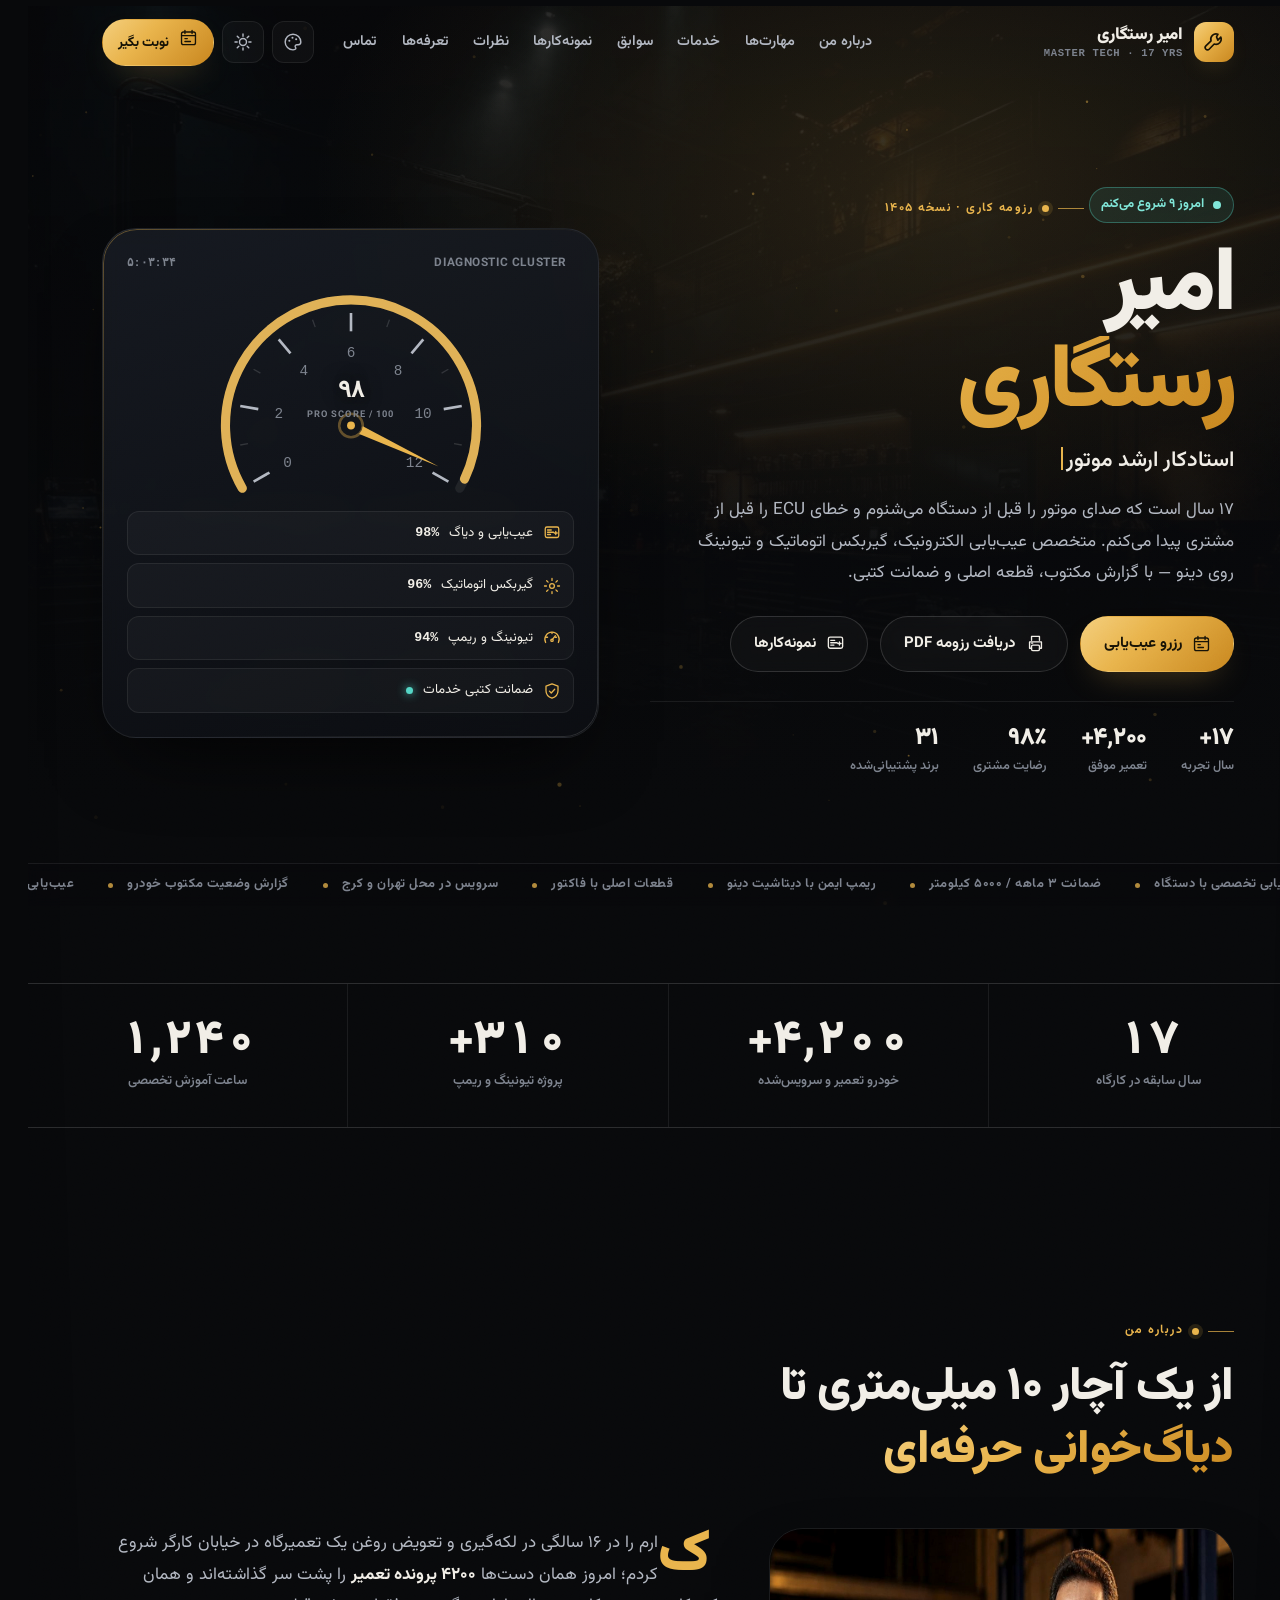
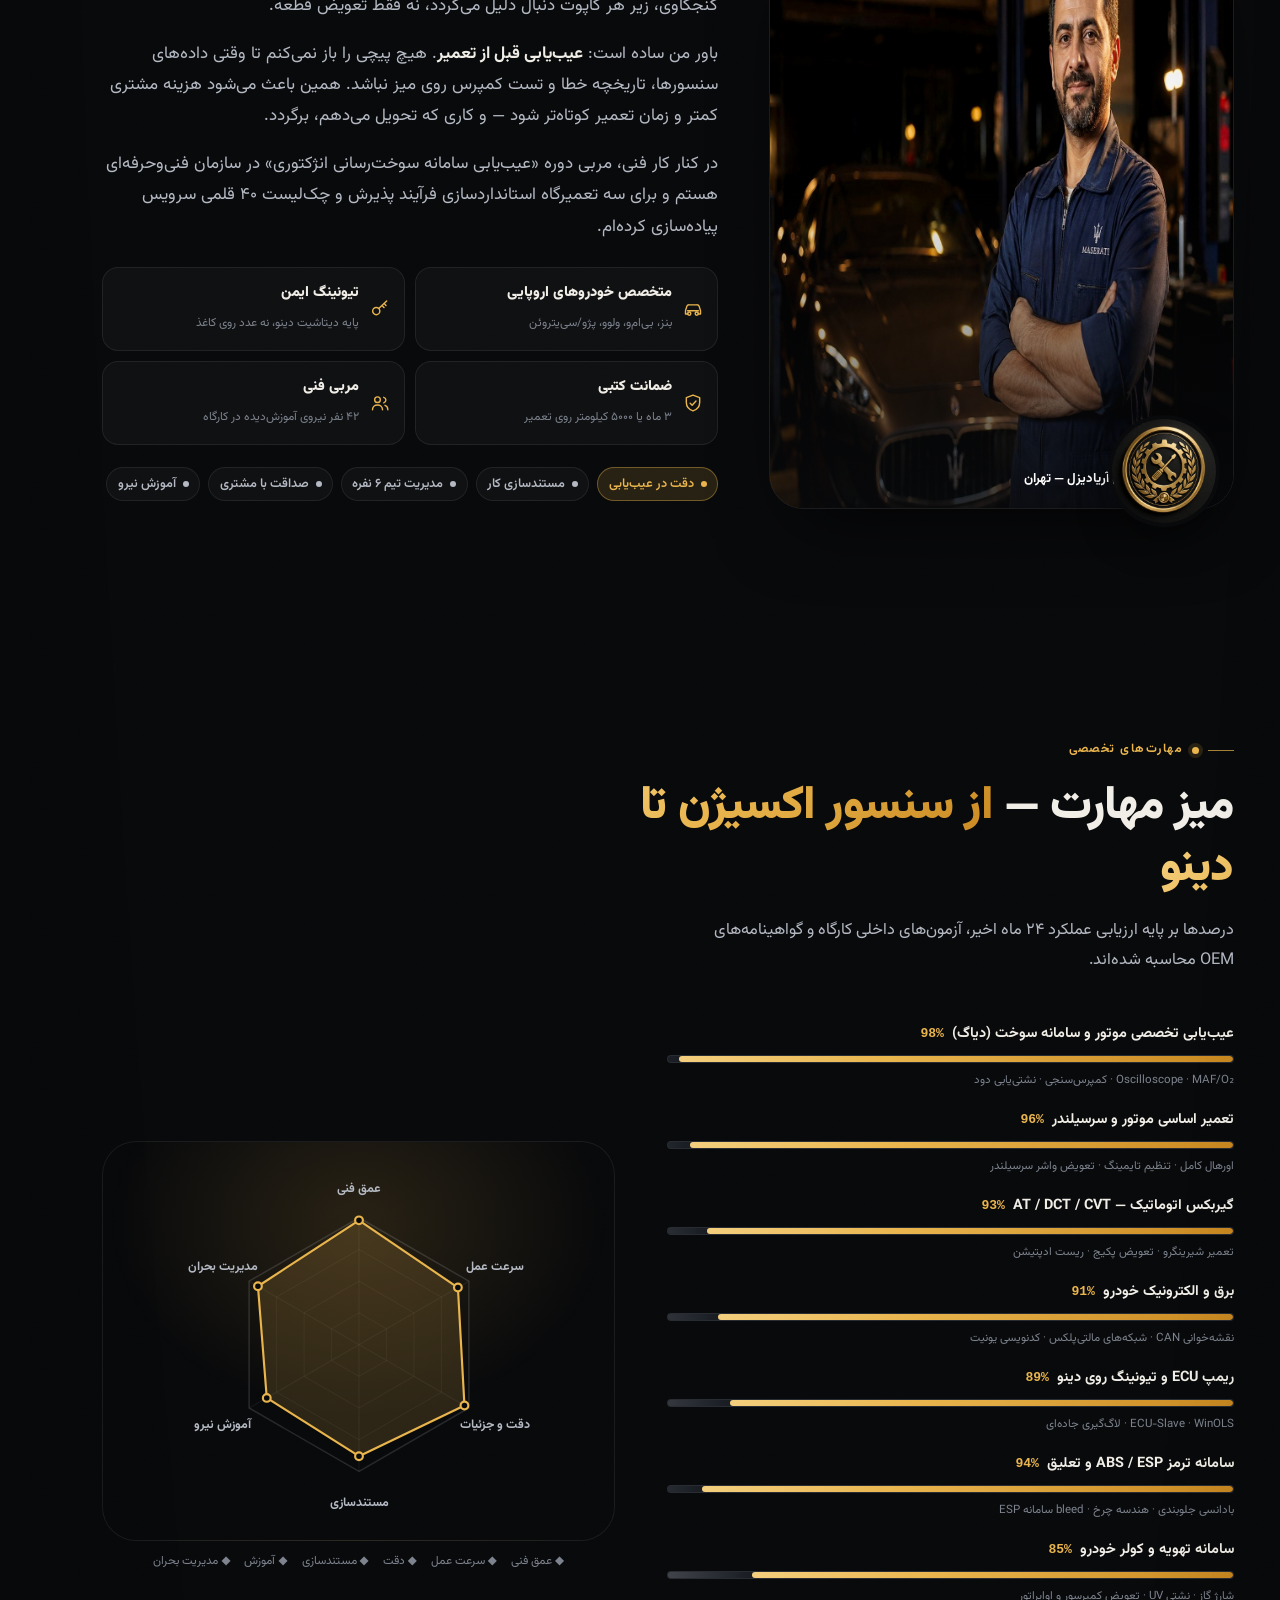
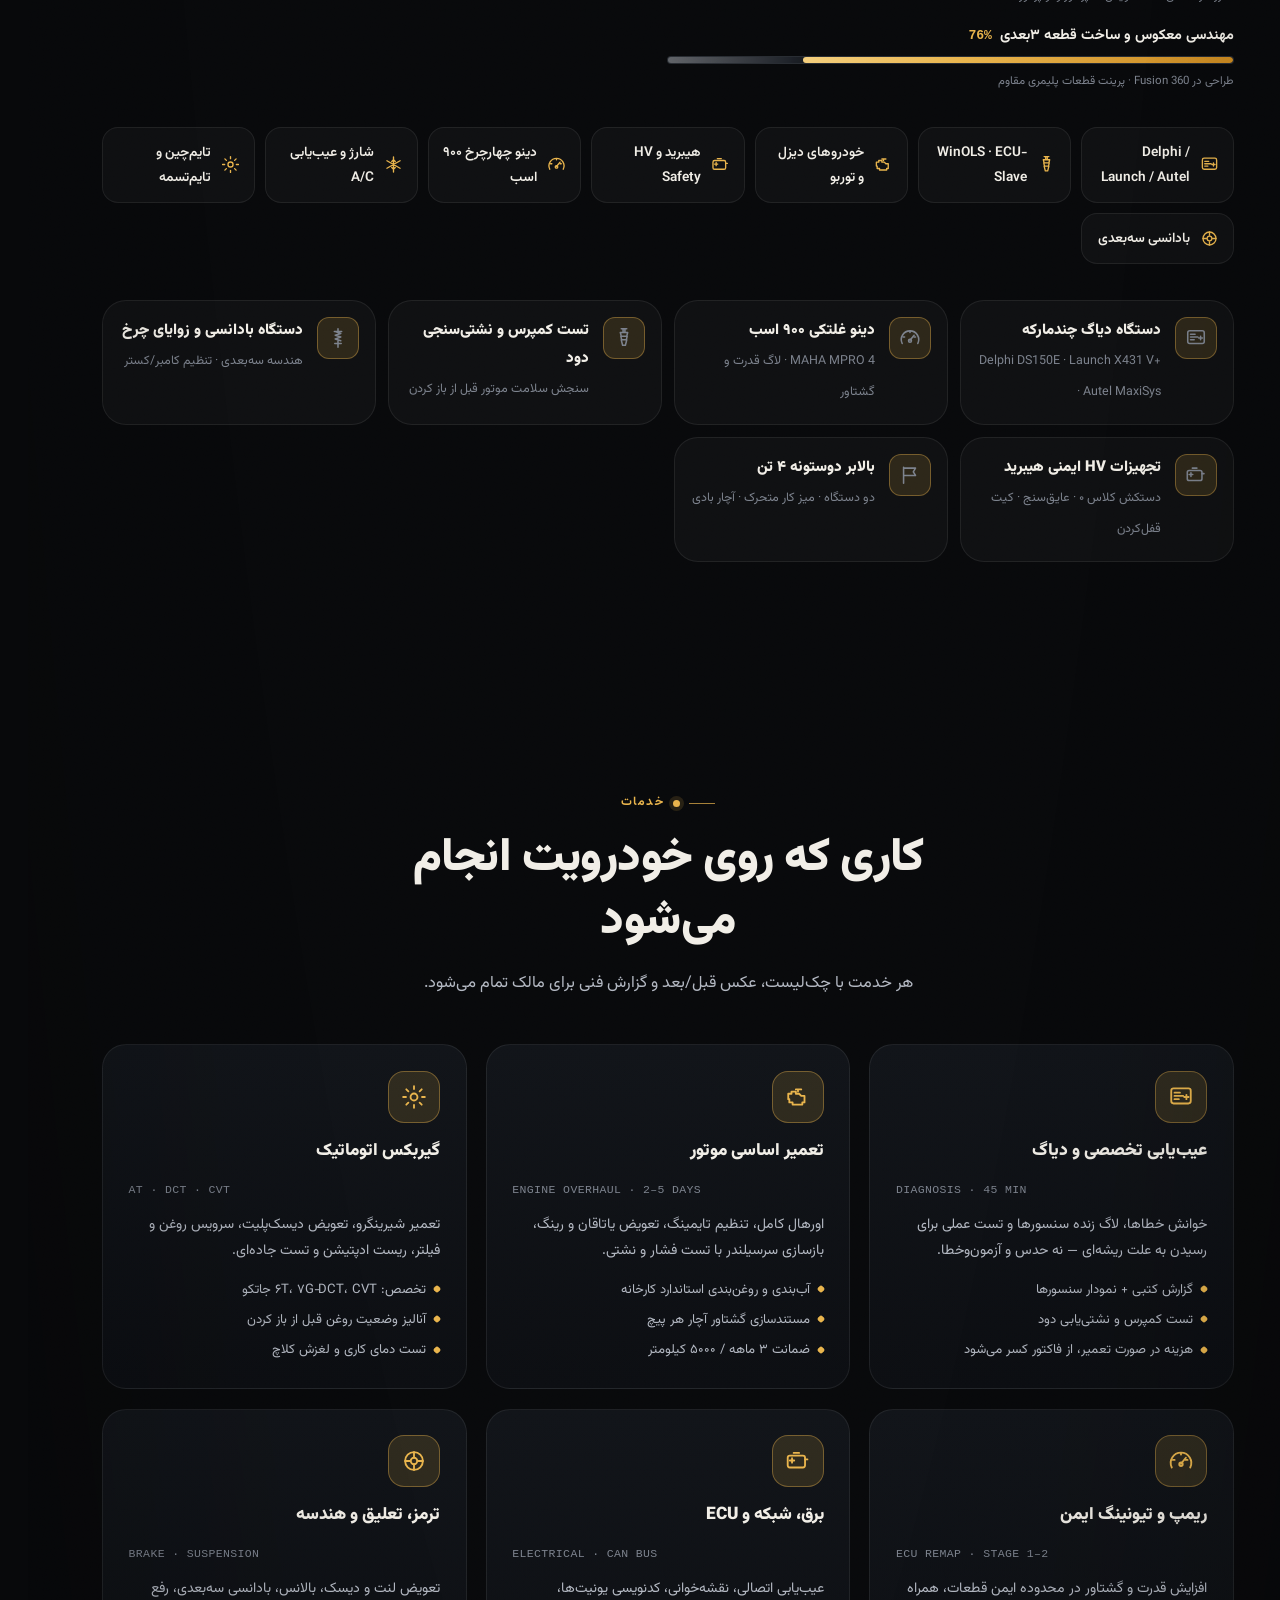
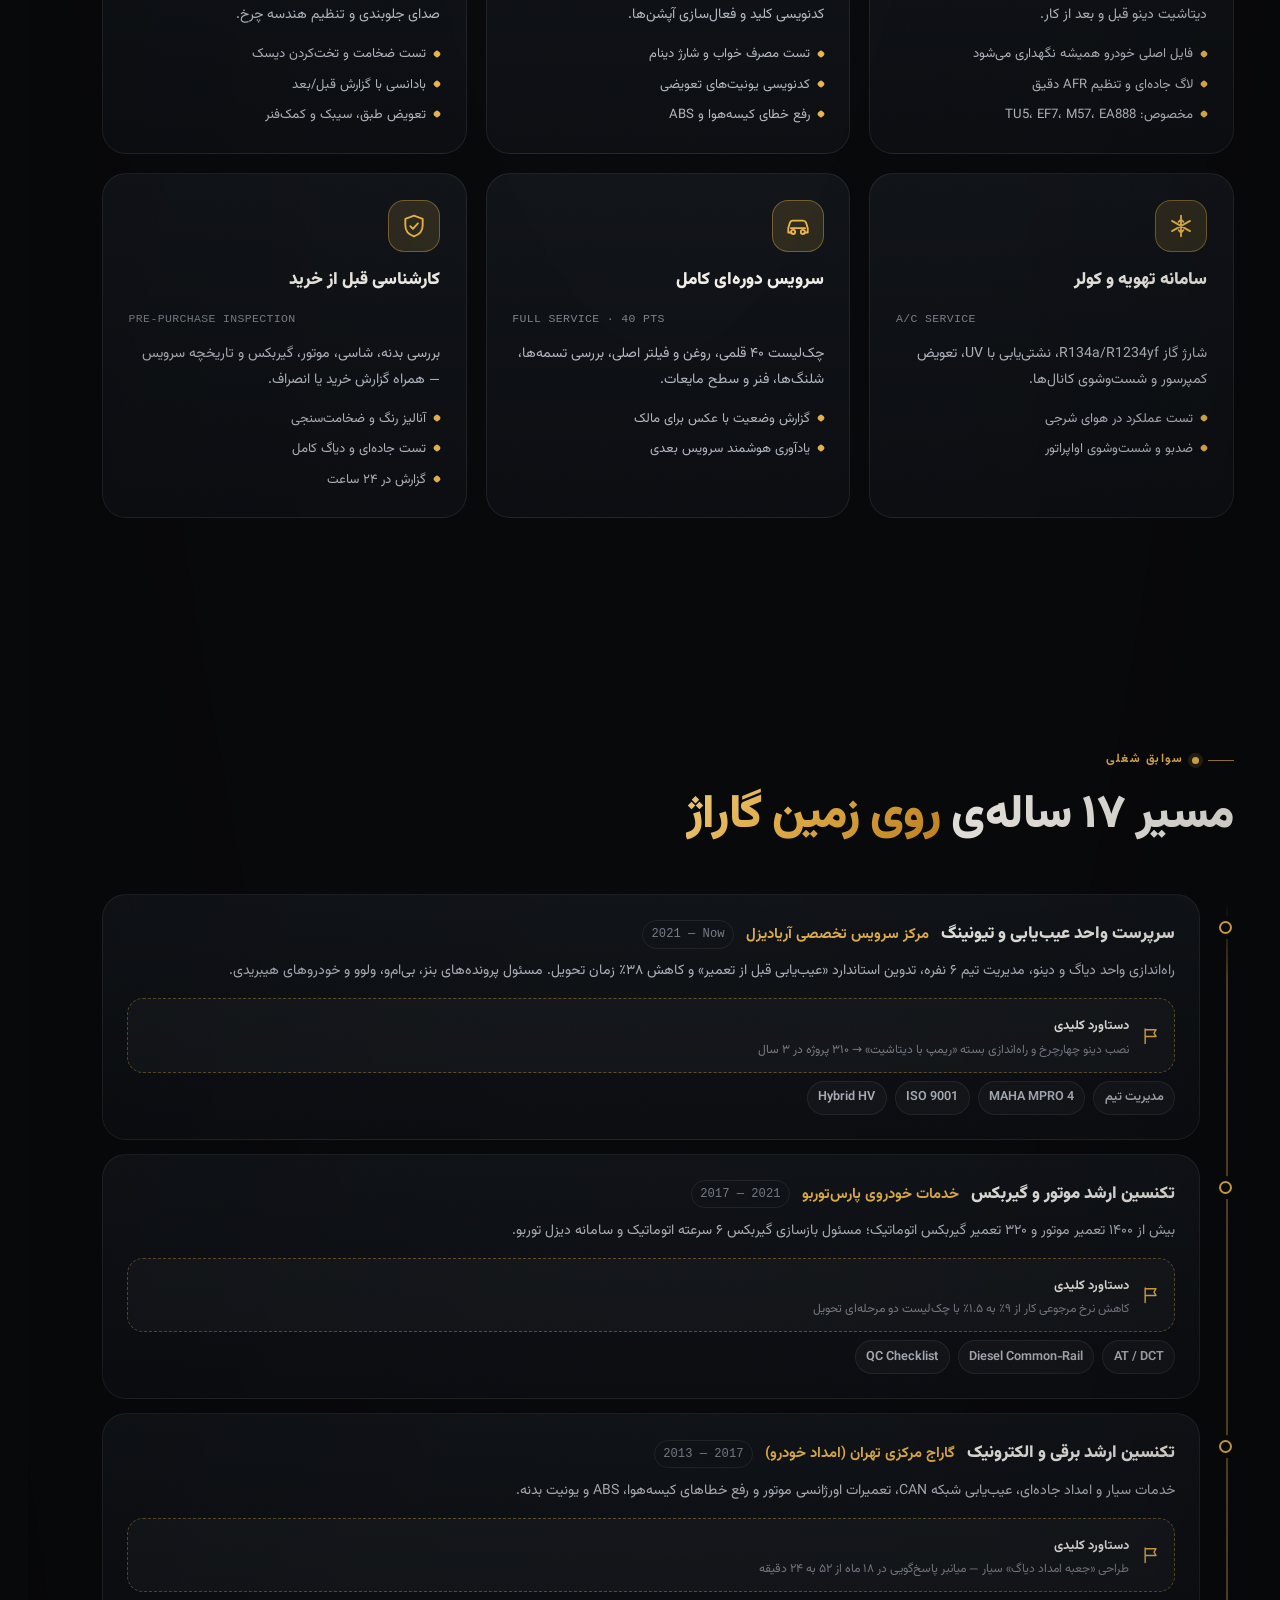
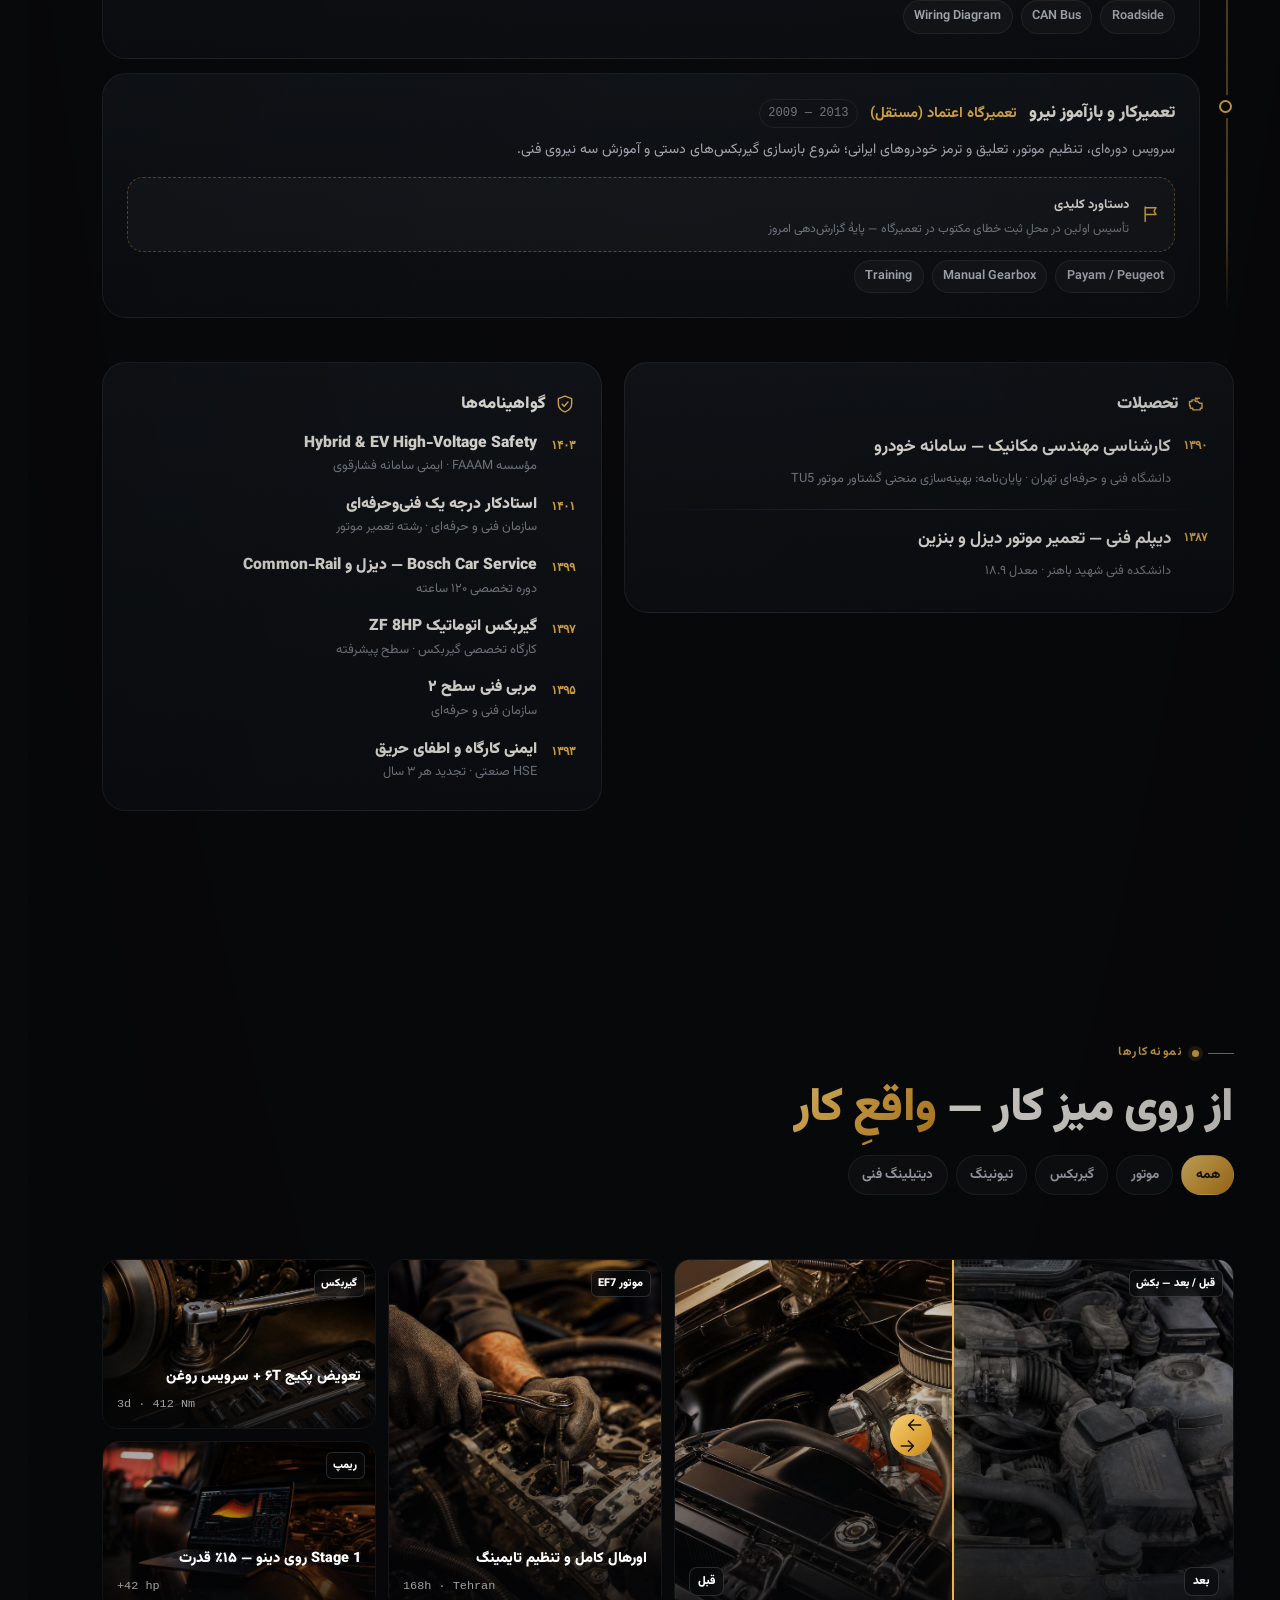
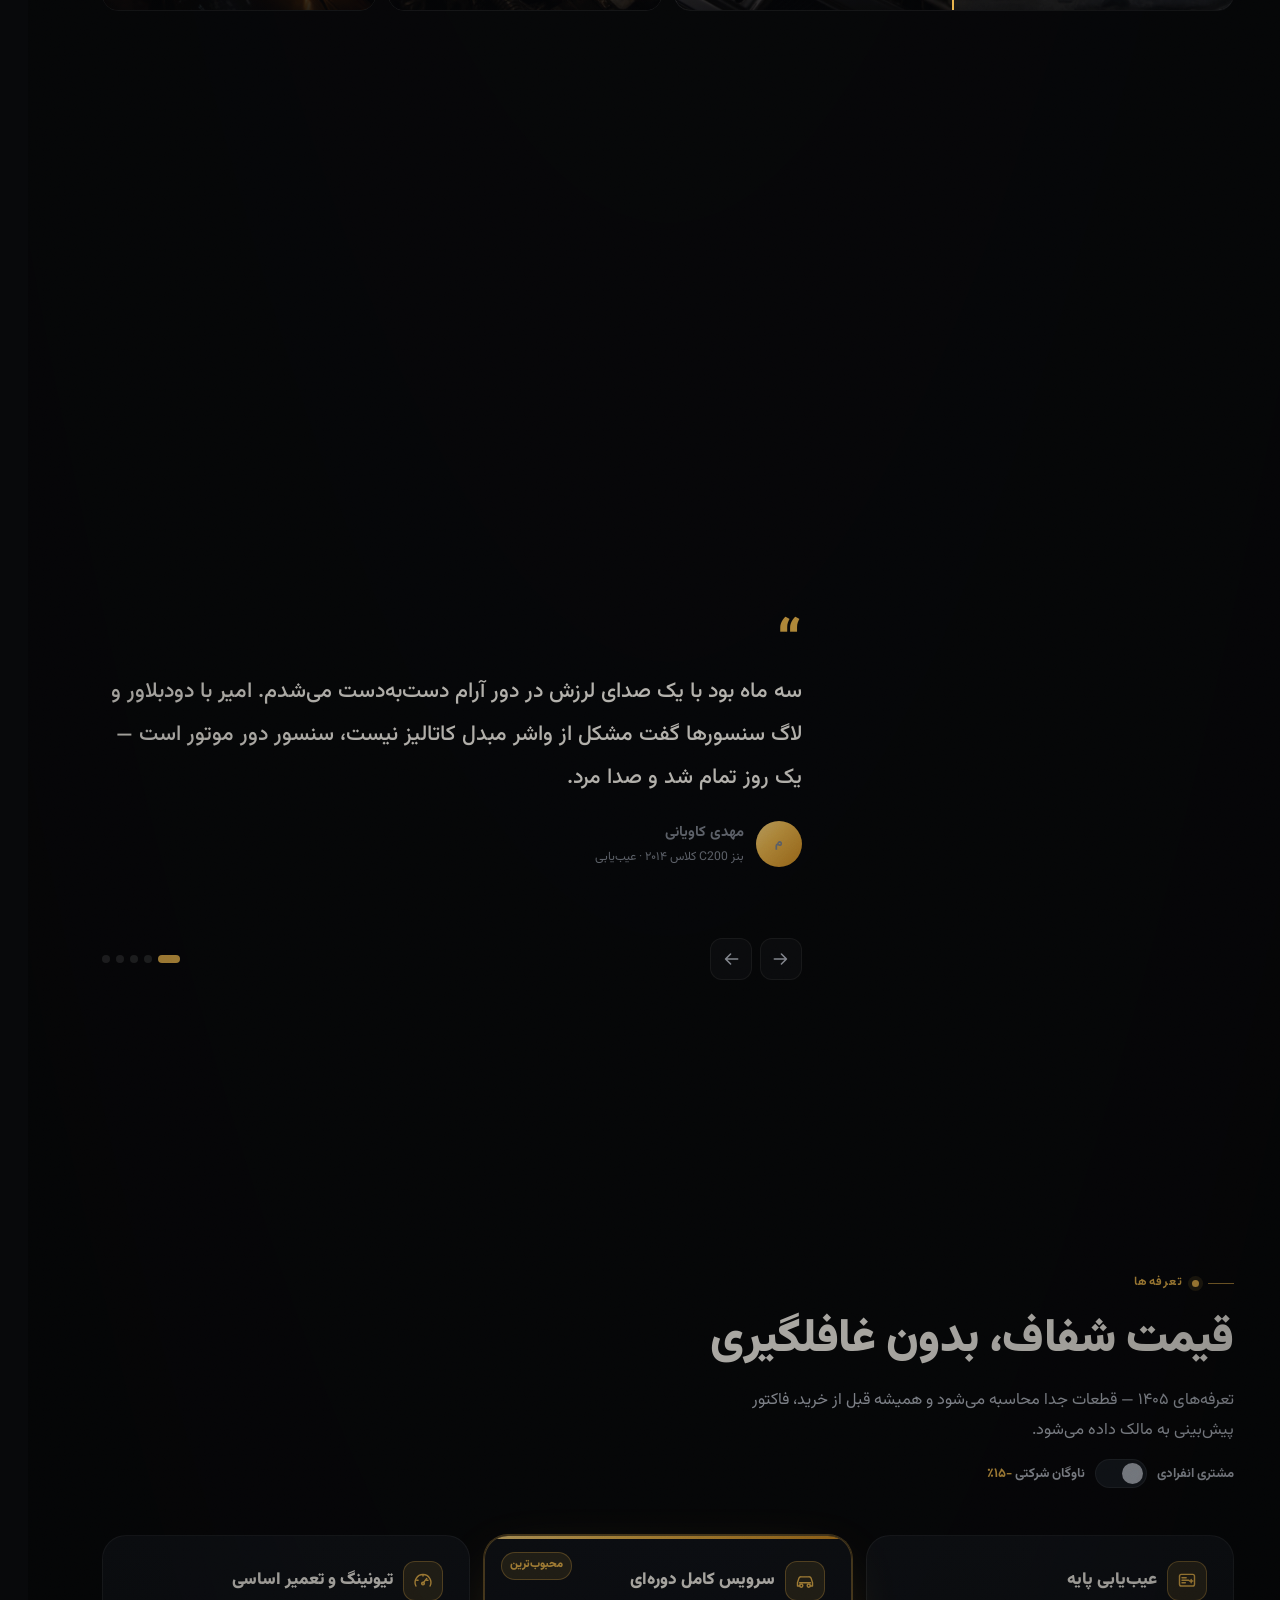
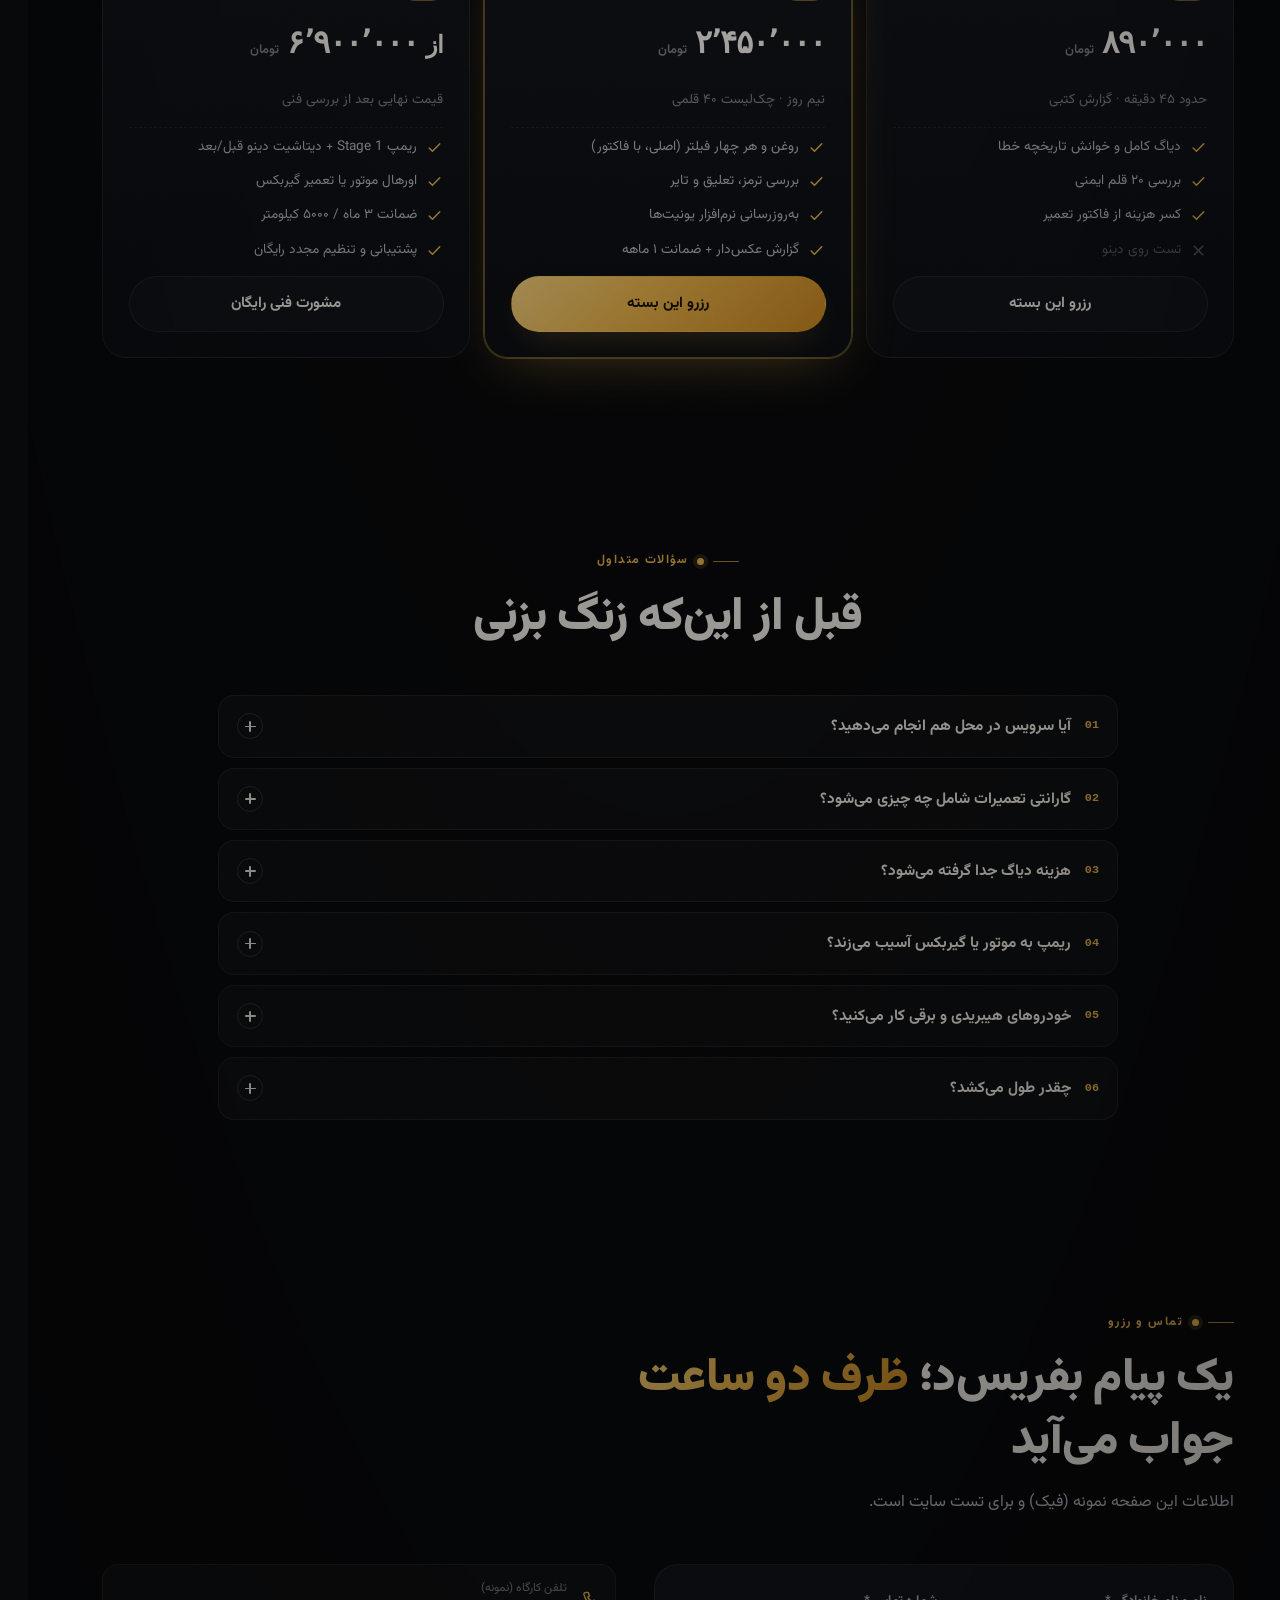
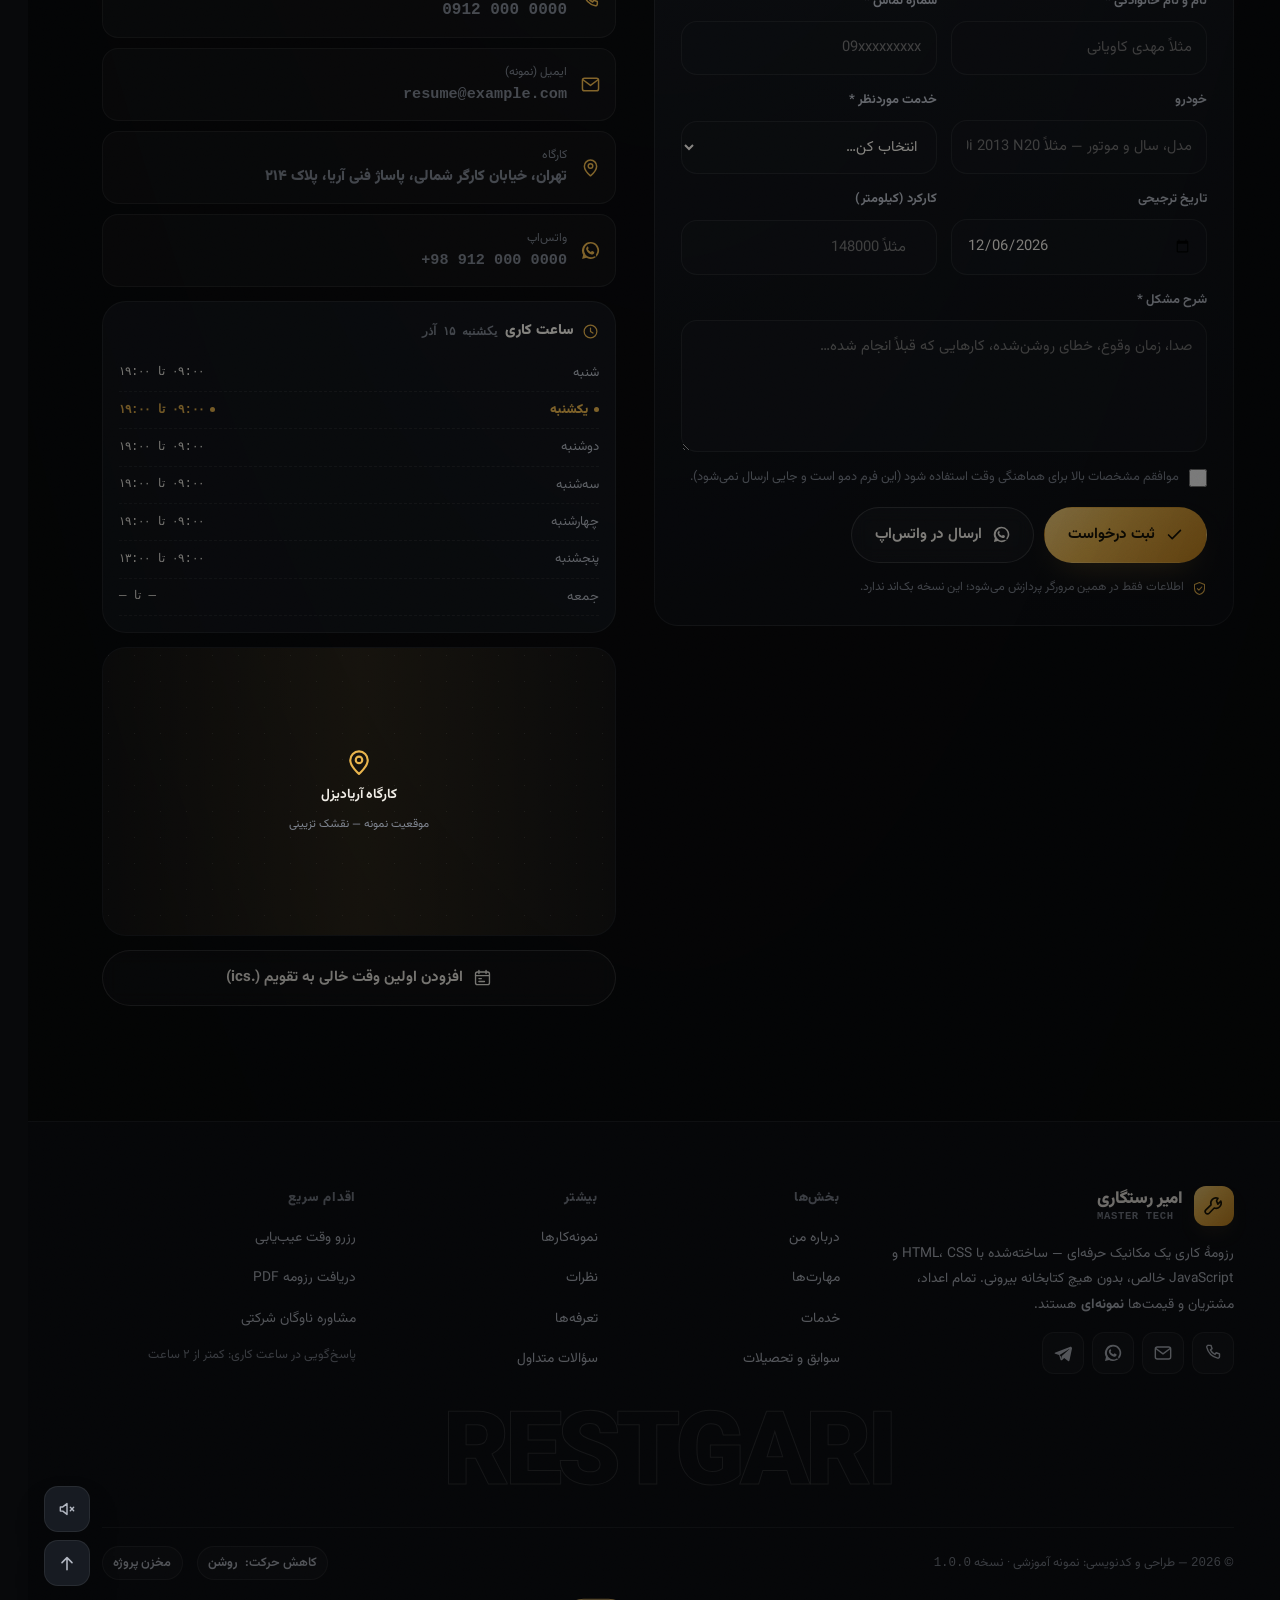
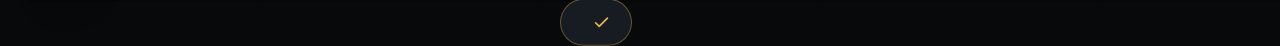
==== commit 9a78c01f: "fix(build): make image optimization non-destructive + distinct palette icon - .build/img cache: src/" ====
--- a/index.html
+++ b/index.html
@@ -94,6 +94,7 @@
   <symbol id="i-cal" viewBox="0 0 24 24" fill="none" stroke="currentColor" stroke-width="1.7" stroke-linecap="round" stroke-linejoin="round"><rect x="3.2" y="5" width="17.6" height="16" rx="2.4"/><path d="M3.2 9.6h17.6M7.5 3v4M16.5 3v4M7.5 13.4h3M7.5 17h7"/></symbol>
   <symbol id="i-flag" viewBox="0 0 24 24" fill="none" stroke="currentColor" stroke-width="1.7" stroke-linecap="round" stroke-linejoin="round"><path d="M5 21V3.5M5 4.5h13l-2.4 4 2.4 4H5"/></symbol>
   <symbol id="i-users" viewBox="0 0 24 24" fill="none" stroke="currentColor" stroke-width="1.7" stroke-linecap="round" stroke-linejoin="round"><circle cx="9" cy="8" r="3.4"/><path d="M3 20c0-3.4 2.7-5.6 6-5.6s6 2.2 6 5.6M16.5 5.2a3.4 3.4 0 0 1 0 6.6M18 14.8c2 .7 3.4 2.5 3.4 5.2"/></symbol>
+  <symbol id="i-palette" viewBox="0 0 24 24" fill="none" stroke="currentColor" stroke-width="1.7" stroke-linecap="round" stroke-linejoin="round"><path d="M12 21.4a9.4 9.4 0 1 1 9.4-9.4c0 2.2-1.6 3.3-3.2 3.3h-1.7a2 2 0 0 0-1.4 3.4c.5.5.4 1.4-.3 1.9a9 9 0 0 1-2.8.8z"/><circle cx="7.6" cy="10.4" r="1.25" fill="currentColor" stroke="none"/><circle cx="11.4" cy="6.9" r="1.25" fill="currentColor" stroke="none"/><circle cx="15.8" cy="8.6" r="1.25" fill="currentColor" stroke="none"/></symbol>
   <symbol id="i-key" viewBox="0 0 24 24" fill="none" stroke="currentColor" stroke-width="1.7" stroke-linecap="round" stroke-linejoin="round"><circle cx="7.5" cy="14.5" r="4.3"/><path d="M10.5 11.5L20 2.5M17 5.5l2.2 2.2M14.6 8l2.2 2.2"/></symbol>
 </svg>
 
@@ -115,8 +116,8 @@
       <a href="#contact">تماس</a>
     </nav>
     <div class="hdr__tools">
-      <button class="iconbtn" id="accentBtn" title="تغییر رنگ تأکید" aria-label="تغییر رنگ تأکید">
-        <svg><use href="#i-gear"/></svg>
+      <button class="iconbtn" id="accentBtn" title="تغییر رنگ تأکید (طلایی / آتشین / فیروزه‌ای)" aria-label="تغییر رنگ تأکید">
+        <svg><use href="#i-palette"/></svg>
       </button>
       <button class="iconbtn" id="themeBtn" title="حالت روشن/تاریک" aria-label="تغییر حالت روشن یا تاریک">
         <svg class="t-dark"><use href="#i-sun"/></svg><svg class="t-light" style="display:none"><use href="#i-moon"/></svg>
